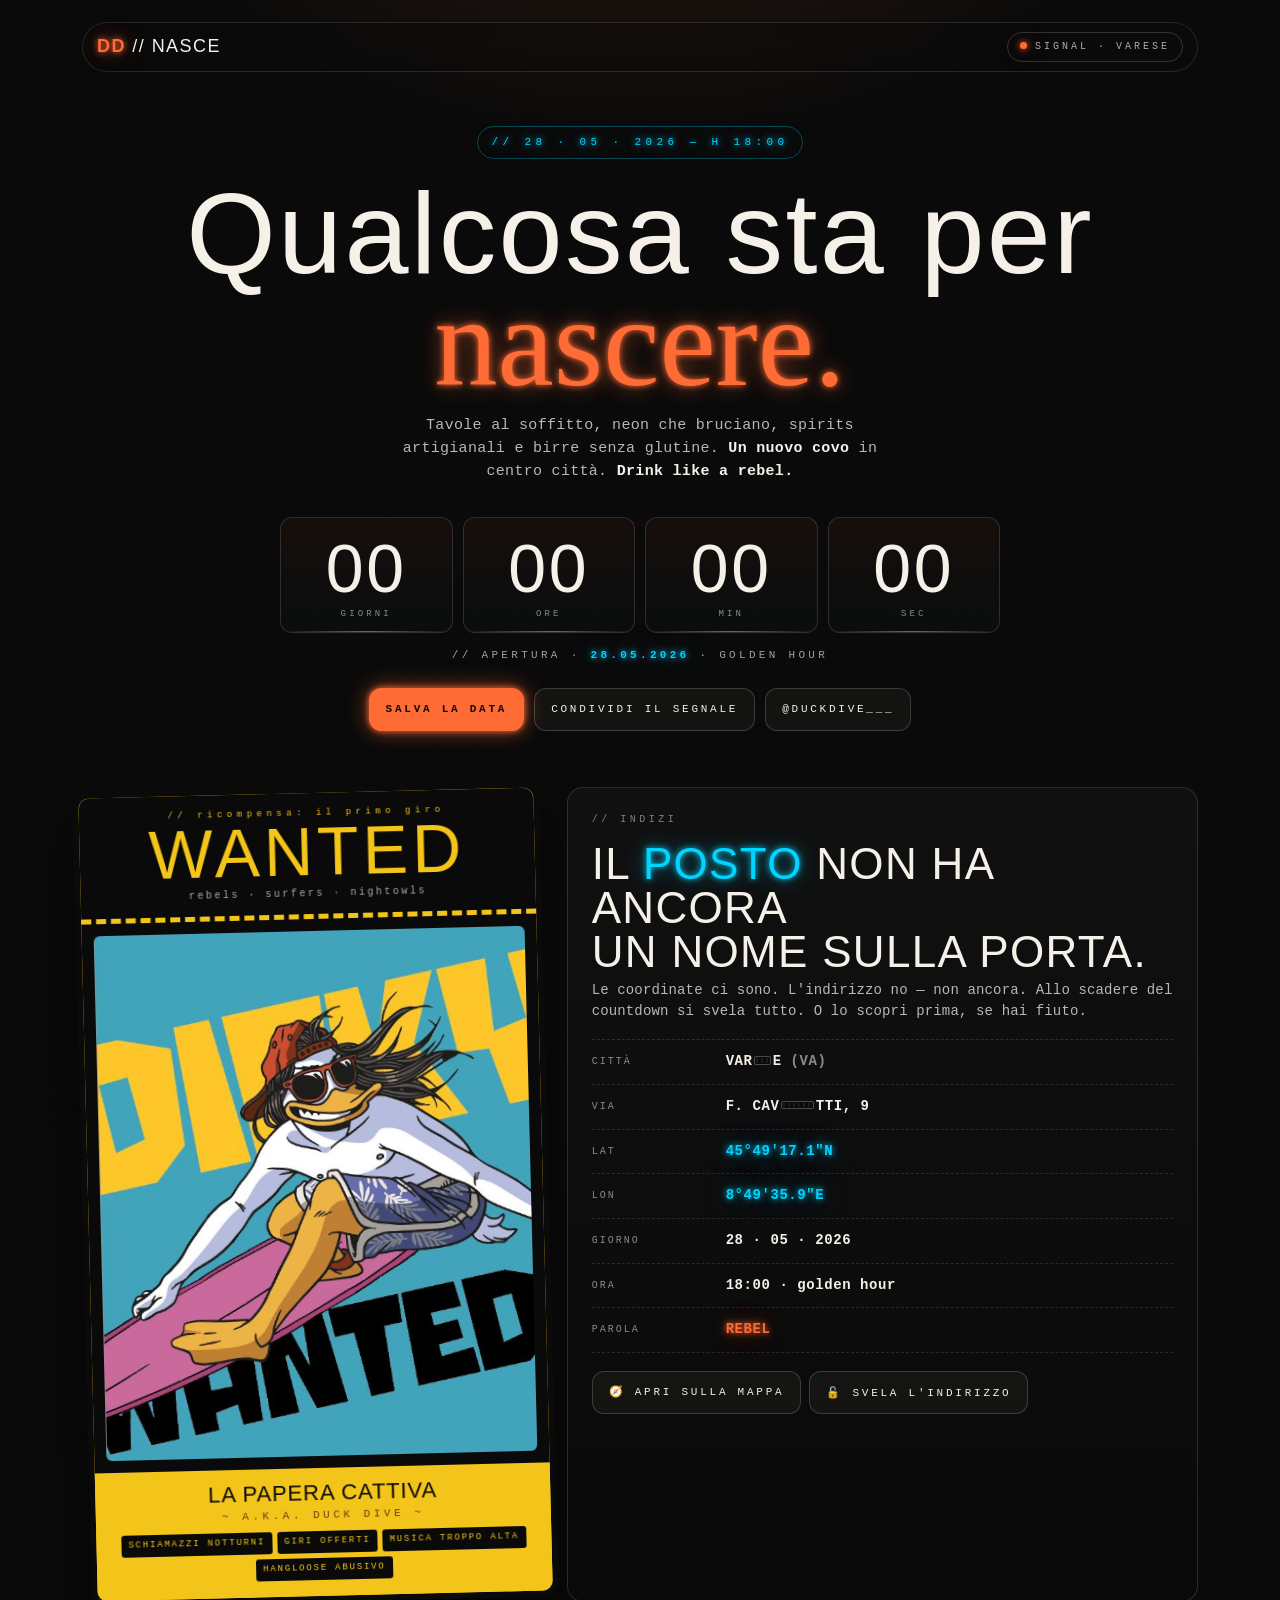
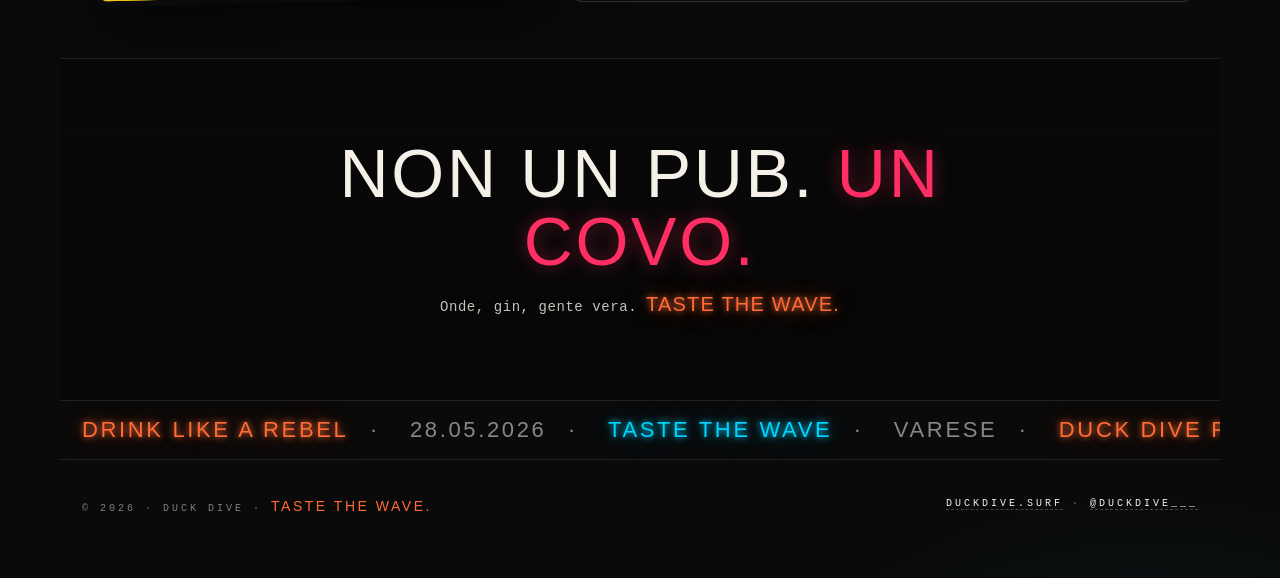
==== index.html @ 74236666 "fix: countdown JS — escape broken GEO string that crashed script parser" ====
<!doctype html>
<html lang="it">
<head>
<meta charset="utf-8" />
<meta name="viewport" content="width=device-width,initial-scale=1,viewport-fit=cover" />
<title>DD//NASCE — qualcosa sta per nascere a Varese</title>
<meta name="description" content="28.05 — Varese. Drink like a rebel. Taste The Wave." />
<meta property="og:title" content="DD//NASCE — 28.05 Varese" />
<meta property="og:description" content="Qualcosa sta per nascere. Drink like a rebel." />
<meta name="theme-color" content="#0A0A0A" />
<!-- v3 · papera caricata -->

<link rel="icon" href="data:image/svg+xml,%3Csvg xmlns='http://www.w3.org/2000/svg' viewBox='0 0 64 64'%3E%3Crect width='64' height='64' fill='%230A0A0A'/%3E%3Ctext x='50%25' y='62%25' text-anchor='middle' font-family='monospace' font-size='38' font-weight='900' fill='%23FF6B35'%3EDD%3C/text%3E%3C/svg%3E" />

<style>
  /* === Font ufficiali Duck Dive === */
  @font-face{
    font-family:"Ranille";
    src:url("https://cdn.prod.website-files.com/66efc2ecea125ae2bbf9838e/66efc667b53c1e60b79c2f78_Genty%20Regular.ttf") format("truetype");
    font-weight:400;font-display:swap;
  }
  @font-face{
    font-family:"Ranille";
    src:url("https://cdn.prod.website-files.com/66efc2ecea125ae2bbf9838e/66f03b9a43ba89229477c82d_Ranille.ttf") format("truetype");
    font-weight:400;font-display:swap;
  }
  @font-face{
    font-family:"BasierMono";
    src:url("https://cdn.prod.website-files.com/66efc2ecea125ae2bbf9838e/66efc702ad05806eb1f008d9_basiercirclemono-regular-webfont.woff") format("woff");
    font-weight:400;font-display:swap;
  }
  @font-face{
    font-family:"BasierMono";
    src:url("https://cdn.prod.website-files.com/66efc2ecea125ae2bbf9838e/66efc702a48335269dc22ee1_basiercirclemono-bold-webfont.woff") format("woff");
    font-weight:700;font-display:swap;
  }

  :root{
    --orange:#FF6B35;
    --cyan:#00D4FF;
    --magenta:#FF2E63;
    --bone:#F5F0E8;
    --ink:#0A0A0A;
    --glow-o: 0 0 6px #FF6B35, 0 0 22px rgba(255,107,53,.55);
    --glow-c: 0 0 6px #00D4FF, 0 0 22px rgba(0,212,255,.5);
  }
  *{box-sizing:border-box;margin:0;padding:0}
  html,body{background:var(--ink);color:var(--bone);min-height:100%;overflow-x:hidden}
  body{
    font-family:"BasierMono", ui-monospace, monospace;
    font-size:14px;line-height:1.55;letter-spacing:.01em;
    -webkit-font-smoothing:antialiased;-moz-osx-font-smoothing:grayscale;
    background:
      radial-gradient(900px 600px at 50% -10%, rgba(255,107,53,.16), transparent 60%),
      radial-gradient(700px 500px at 90% 110%, rgba(0,212,255,.10), transparent 60%),
      var(--ink);
  }

  /* film grain leggero */
  body::after{
    content:"";position:fixed;inset:-50%;pointer-events:none;z-index:1;
    background:url("data:image/svg+xml;utf8,<svg xmlns='http://www.w3.org/2000/svg' width='220' height='220'><filter id='n'><feTurbulence type='fractalNoise' baseFrequency='.9' numOctaves='2' stitchTiles='stitch'/><feColorMatrix values='0 0 0 0 1  0 0 0 0 1  0 0 0 0 1  0 0 0 .3 0'/></filter><rect width='220' height='220' filter='url(%23n)' opacity='.4'/></svg>");
    opacity:.07;
  }

  .wrap{position:relative;z-index:3;max-width:1160px;margin:0 auto;padding:22px 22px 60px}

  /* TOP */
  .top{
    display:flex;justify-content:space-between;align-items:center;
    padding:9px 14px;border:1px solid rgba(245,240,232,.12);
    border-radius:999px;backdrop-filter:blur(8px);background:rgba(10,10,10,.4);
  }
  .logo{font-family:"Ranille",sans-serif;letter-spacing:.08em;font-size:18px;color:var(--bone)}
  .logo b{color:var(--orange);text-shadow:var(--glow-o)}
  .pill{font-size:10px;text-transform:uppercase;letter-spacing:.3em;color:rgba(245,240,232,.7);
    border:1px solid rgba(245,240,232,.18);padding:6px 12px;border-radius:999px}
  .blink{display:inline-block;width:7px;height:7px;border-radius:50%;background:var(--orange);box-shadow:var(--glow-o);margin-right:8px;animation:bl 1.2s infinite}
  @keyframes bl{0%,55%{opacity:1}56%,100%{opacity:.2}}

  /* HERO */
  .hero{margin:54px 0 26px;text-align:center}
  .kicker{
    display:inline-block;font-size:11px;letter-spacing:.4em;text-transform:uppercase;
    color:var(--cyan);text-shadow:var(--glow-c);
    border:1px solid rgba(0,212,255,.3);padding:7px 13px;border-radius:999px;
  }
  h1{
    font-family:"Ranille", sans-serif;
    font-weight:400;
    font-size:clamp(48px, 9vw, 120px);
    line-height:.95;
    letter-spacing:.02em;
    margin:20px auto 6px;max-width:18ch;
    color:var(--bone);
    font-synthesis:none;
  }
  h1 .accent{
    display:block;font-family:"Genty",cursive;font-weight:400;
    font-size:1.1em;line-height:.9;color:var(--orange);
    letter-spacing:0;text-shadow:var(--glow-o);
    margin-top:-.02em;
  }
  .lead{
    margin:14px auto 0;max-width:54ch;color:rgba(245,240,232,.75);
    font-size:clamp(13px,1.2vw,15px);letter-spacing:.02em;
  }
  .lead b{color:var(--bone)}

  /* COUNTDOWN */
  .count{
    margin:34px auto 12px;display:grid;grid-template-columns:repeat(4,1fr);
    gap:10px;max-width:720px;
  }
  .cell{
    border:1px solid rgba(245,240,232,.14);
    background:linear-gradient(180deg, rgba(255,107,53,.05), rgba(0,212,255,.02));
    border-radius:12px;padding:16px 6px 10px;text-align:center;
    position:relative;overflow:hidden;
  }
  .cell::before{
    content:"";position:absolute;inset:auto 0 0 0;height:1.5px;
    background:linear-gradient(90deg,transparent,var(--orange),transparent);opacity:.7;
  }
  .num{
    font-family:"Ranille",sans-serif;font-weight:400;
    font-size:clamp(40px,6.5vw,68px);line-height:1;color:var(--bone);
    font-variant-numeric:tabular-nums;letter-spacing:.04em;
  }
  .lbl{font-size:9px;letter-spacing:.35em;text-transform:uppercase;color:rgba(245,240,232,.55);margin-top:6px}

  .when{
    margin-top:14px;color:rgba(245,240,232,.65);font-size:11px;letter-spacing:.3em;text-transform:uppercase
  }
  .when b{color:var(--cyan);text-shadow:var(--glow-c)}

  /* CTA */
  .cta{margin:24px auto 0;display:flex;gap:10px;flex-wrap:wrap;justify-content:center}
  .btn{
    display:inline-flex;align-items:center;gap:8px;
    padding:12px 16px;border-radius:12px;border:1px solid rgba(245,240,232,.18);
    background:rgba(245,240,232,.04);color:var(--bone);
    font-family:"BasierMono",monospace;font-size:11px;letter-spacing:.25em;text-transform:uppercase;
    cursor:pointer;text-decoration:none;transition:.2s ease;
  }
  .btn:hover{background:rgba(245,240,232,.08);border-color:var(--orange);box-shadow:var(--glow-o)}
  .btn.primary{
    background:var(--orange);border-color:var(--orange);color:var(--ink);font-weight:700;
    box-shadow:var(--glow-o);
  }
  .btn.primary:hover{filter:brightness(1.08)}

  /* GRID */
  .grid{display:grid;grid-template-columns:.85fr 1.15fr;gap:18px;margin:56px 0}
  @media (max-width:820px){.grid{grid-template-columns:1fr}}

  /* WANTED */
  .wanted{
    border-radius:16px;overflow:hidden;
    transform:rotate(-1.4deg);
    box-shadow:0 30px 60px rgba(0,0,0,.5);
    background:#f3c419;
    border:6px solid #0A0A0A;
    display:flex;flex-direction:column;
  }
  .wanted .head{
    background:#0A0A0A;color:var(--bone);
    text-align:center;padding:14px 14px 12px;
    border-bottom:5px dashed #f3c419;
  }
  .wanted .head .small{font-size:9px;letter-spacing:.5em;color:#f3c419}
  .wanted .head .big{
    font-family:"Ranille",sans-serif;font-weight:400;
    font-size:clamp(40px,6vw,68px);
    line-height:.9;letter-spacing:.06em;color:#f3c419;
  }
  .wanted .head .sub{font-family:"BasierMono",monospace;font-size:10px;color:rgba(245,240,232,.7);margin-top:4px;letter-spacing:.25em}

  .wanted .imgBox{
    background:#0A0A0A;padding:12px;
    position:relative;
  }
  .wanted .imgBox img{
    width:100%;height:auto;display:block;border-radius:6px;
    background:#1a1a1a;
  }
  .wanted .imgBox .placeholder{
    aspect-ratio:5/6;display:flex;align-items:center;justify-content:center;text-align:center;
    color:rgba(245,240,232,.5);font-family:"BasierMono",monospace;font-size:11px;letter-spacing:.15em;
    border:1px dashed rgba(245,240,232,.2);border-radius:6px;padding:18px;
  }

  .wanted .body{
    background:#f3c419;color:#0A0A0A;padding:14px 16px 16px;text-align:center;
  }
  .wanted .body .name{
    font-family:"Ranille",sans-serif;font-size:22px;letter-spacing:.04em;text-transform:uppercase;line-height:1;
  }
  .wanted .body .akah{font-family:"BasierMono",monospace;font-size:11px;letter-spacing:.32em;text-transform:uppercase;color:#7a3a14;line-height:1;margin-top:6px}
  .wanted .body .charges{
    list-style:none;display:flex;flex-wrap:wrap;gap:5px;justify-content:center;margin-top:10px
  }
  .wanted .body .charges li{
    font-family:"BasierMono",monospace;font-size:9px;letter-spacing:.2em;text-transform:uppercase;
    background:#0A0A0A;color:#f3c419;padding:4px 7px;border-radius:3px;
  }

  /* INDIZI */
  .clues{
    border:1px solid rgba(245,240,232,.14);border-radius:16px;
    background:linear-gradient(180deg, rgba(18,18,18,.85), rgba(10,10,10,.85));
    padding:24px;position:relative;
  }
  .clues h2{
    font-family:"Ranille",sans-serif;font-weight:400;
    font-size:clamp(28px,3.6vw,44px);
    text-transform:uppercase;letter-spacing:.03em;line-height:1;margin-bottom:6px;
  }
  .clues h2 em{font-style:normal;color:var(--cyan);text-shadow:var(--glow-c)}
  .clues .meta{font-size:10px;letter-spacing:.35em;text-transform:uppercase;color:rgba(245,240,232,.5);margin-bottom:14px}
  .clues .intro{color:rgba(245,240,232,.75);font-size:14px;margin-bottom:16px}

  .rows{border-top:1px dashed rgba(245,240,232,.14)}
  .row{
    display:grid;grid-template-columns:120px 1fr;gap:14px;align-items:center;
    padding:11px 0;border-bottom:1px dashed rgba(245,240,232,.12);
    font-size:14px;
  }
  .k{color:rgba(245,240,232,.55);letter-spacing:.2em;text-transform:uppercase;font-size:10px}
  .v{color:var(--bone);font-weight:700;letter-spacing:.04em}
  .v .censor{
    display:inline-block;
    width:calc(var(--w,2) * .58em);
    height:.62em;
    background:#0A0A0A;
    border:1px solid rgba(245,240,232,.28);
    border-radius:2px;
    vertical-align:.04em;
    margin:0 .14em;
    position:relative;
    user-select:none;
  }
  .v .censor::after{
    content:"";position:absolute;inset:1px;
    background:repeating-linear-gradient(90deg, rgba(245,240,232,.08) 0 2px, transparent 2px 5px);
    border-radius:1px;
  }
  .v.accent-c{color:var(--cyan);text-shadow:var(--glow-c)}
  .v.accent-o{color:var(--orange);text-shadow:var(--glow-o)}

  .actions{margin-top:18px;display:flex;gap:8px;flex-wrap:wrap}

  /* MANIFESTO con immagine */
  .manifesto{
    margin:48px -22px 0;position:relative;overflow:hidden;
    border-top:1px solid rgba(245,240,232,.1);border-bottom:1px solid rgba(245,240,232,.1);
  }
  .manifesto .bg{
    position:absolute;inset:0;
    background:url("manifesto.jpg") center/cover no-repeat;
    filter:saturate(.9) brightness(.6);
  }
  .manifesto .bg::after{
    content:"";position:absolute;inset:0;
    background:linear-gradient(180deg, rgba(10,10,10,.4), rgba(10,10,10,.85));
  }
  .manifesto .inner{
    position:relative;z-index:2;text-align:center;padding:80px 22px;max-width:780px;margin:0 auto;
  }
  .manifesto h3{
    font-family:"Ranille",sans-serif;font-weight:400;
    font-size:clamp(34px,5.5vw,68px);
    text-transform:uppercase;letter-spacing:.04em;line-height:1;
  }
  .manifesto h3 em{
    font-style:normal;font-family:"Ranille",sans-serif;color:var(--magenta);
    text-shadow:0 0 18px rgba(255,46,99,.45);letter-spacing:.04em;
  }
  .manifesto p{margin-top:14px;color:rgba(245,240,232,.8);font-size:14px;letter-spacing:.04em}
  .manifesto .tag{font-family:"Ranille",sans-serif;font-size:20px;color:var(--orange);letter-spacing:.06em;text-transform:uppercase;text-shadow:var(--glow-o)}

  /* TICKER */
  .ticker{
    margin:0 -22px;overflow:hidden;white-space:nowrap;background:rgba(10,10,10,.6);
    border-bottom:1px solid rgba(245,240,232,.1);
  }
  .ticker .line{
    display:inline-block;padding:12px 0;animation:slide 32s linear infinite;
    font-family:"Ranille",sans-serif;font-weight:400;
    font-size:22px;letter-spacing:.12em;text-transform:uppercase;
    color:rgba(245,240,232,.55);
  }
  .ticker .line span{margin:0 22px}
  .ticker .line .o{color:var(--orange);text-shadow:var(--glow-o)}
  .ticker .line .c{color:var(--cyan);text-shadow:var(--glow-c)}
  @keyframes slide{from{transform:translateX(0)}to{transform:translateX(-50%)}}

  /* FOOTER */
  footer{
    margin-top:36px;display:flex;justify-content:space-between;gap:18px;flex-wrap:wrap;
    font-size:10px;letter-spacing:.3em;text-transform:uppercase;color:rgba(245,240,232,.5)
  }
  footer a{color:var(--bone);text-decoration:none;border-bottom:1px dashed rgba(245,240,232,.25)}
  footer a:hover{color:var(--orange);border-color:var(--orange)}
  footer .tag{font-family:"Ranille",sans-serif;font-size:14px;color:var(--orange);letter-spacing:.18em;text-transform:uppercase}

  /* MODAL */
  .modal{
    position:fixed;inset:0;display:none;align-items:center;justify-content:center;
    background:rgba(10,10,10,.85);backdrop-filter:blur(10px);z-index:9;padding:20px;
  }
  .modal.on{display:flex;animation:fadeIn .35s ease both}
  @keyframes fadeIn{from{opacity:0}to{opacity:1}}
  .box{
    max-width:480px;width:100%;border:1px solid var(--orange);border-radius:16px;
    background:#101010;padding:26px;text-align:center;
    box-shadow:0 0 40px rgba(255,107,53,.25);
    position:relative;
  }
  .box .x{position:absolute;top:10px;right:14px;color:rgba(245,240,232,.6);cursor:pointer;font-size:18px}
  .box h4{
    font-family:"Ranille",sans-serif;font-weight:400;font-size:36px;color:var(--orange);
    line-height:1;letter-spacing:.03em;text-shadow:var(--glow-o);
  }
  .box .addr{margin:14px 0 6px;font-size:16px;color:var(--bone)}
  .box .addr b{font-family:"Ranille",sans-serif;font-size:22px;letter-spacing:.03em}
  .box .w{font-size:11px;letter-spacing:.3em;text-transform:uppercase;color:var(--cyan)}
  .box .n{margin-top:12px;font-size:12px;color:rgba(245,240,232,.65)}
  .box .tag{font-family:"Ranille",sans-serif;font-size:14px;color:var(--orange);letter-spacing:.18em;text-transform:uppercase}

  /* === MOBILE === */
  @media (max-width:640px){
    .wrap{padding:14px 14px 50px}
    .top{padding:8px 12px;border-radius:14px;flex-wrap:wrap;gap:8px;justify-content:center}
    .top .pill{font-size:9px;letter-spacing:.18em;padding:5px 10px}
    .logo{font-size:16px}

    .hero{margin:28px 0 14px}
    .kicker{font-size:9px;letter-spacing:.28em;padding:6px 11px}
    h1{
      font-size:clamp(42px, 14vw, 78px);
      max-width:100%;
      margin:18px auto 6px;
      letter-spacing:.01em;
    }
    h1 .accent{font-size:1.15em;line-height:.85}
    .lead{font-size:13px;letter-spacing:0;line-height:1.5;padding:0 4px}

    .count{grid-template-columns:repeat(4,1fr);gap:6px;max-width:100%}
    .cell{padding:11px 4px 8px;border-radius:9px}
    .num{font-size:clamp(28px,9vw,42px)}
    .lbl{font-size:8px;letter-spacing:.22em}
    .when{font-size:10px;letter-spacing:.22em;margin-top:10px}

    .cta{gap:7px;margin-top:18px}
    .btn{padding:11px 13px;font-size:10px;letter-spacing:.18em;border-radius:9px}

    .grid{margin:32px 0;gap:14px}
    .wanted{transform:rotate(0);border-width:4px}
    .wanted .head{padding:12px 12px 10px}
    .wanted .head .big{font-size:46px;letter-spacing:.04em}
    .wanted .head .small{font-size:8px;letter-spacing:.35em}
    .wanted .head .sub{font-size:9px;letter-spacing:.2em}
    .wanted .imgBox{padding:10px}
    .wanted .body{padding:12px 12px 14px}
    .wanted .body .name{font-size:19px}
    .wanted .body .akah{font-size:10px;letter-spacing:.25em}
    .wanted .body .charges li{font-size:8px;padding:3px 6px}

    .clues{padding:18px 16px}
    .clues h2{font-size:clamp(24px,7.5vw,36px);line-height:1}
    .clues .meta{font-size:9px;letter-spacing:.28em}
    .clues .intro{font-size:13px}
    .row{grid-template-columns:78px 1fr;gap:10px;font-size:13px;padding:10px 0}
    .k{font-size:9px;letter-spacing:.16em}
    .v{font-size:13px;letter-spacing:.02em}

    .manifesto{margin-top:36px}
    .manifesto .inner{padding:54px 18px}
    .manifesto h3{font-size:clamp(28px,9.5vw,46px);line-height:.95}
    .manifesto p{font-size:13px}
    .manifesto .tag{font-size:16px;letter-spacing:.08em}

    .ticker .line{font-size:17px;letter-spacing:.08em}
    .ticker .line span{margin:0 16px}

    footer{
      margin-top:30px;flex-direction:column;align-items:flex-start;gap:8px;
      font-size:9px;letter-spacing:.22em;
    }
    footer .tag{font-size:13px;letter-spacing:.14em}

    .box{padding:22px 18px}
    .box h4{font-size:30px}
    .box .addr{font-size:14px}
    .box .addr b{font-size:18px}
  }
</style>
</head>
<body>

<div class="wrap">

  <!-- TOP -->
  <header class="top">
    <div class="logo"><b>DD</b> // NASCE</div>
    <div class="pill"><span class="blink"></span>Signal · Varese</div>
  </header>

  <!-- HERO -->
  <section class="hero">
    <span class="kicker">// 28 · 05 · 2026 — h 18:00</span>
    <h1>
      Qualcosa sta per
      <span class="accent">nascere.</span>
    </h1>
    <p class="lead">
      Tavole al soffitto, neon che bruciano, spirits artigianali e birre senza glutine.
      <b>Un nuovo covo</b> in centro città. <b>Drink like a rebel.</b>
    </p>

    <div class="count" id="cd" aria-live="polite">
      <div class="cell"><div class="num" id="d">--</div><div class="lbl">giorni</div></div>
      <div class="cell"><div class="num" id="h">--</div><div class="lbl">ore</div></div>
      <div class="cell"><div class="num" id="m">--</div><div class="lbl">min</div></div>
      <div class="cell"><div class="num" id="s">--</div><div class="lbl">sec</div></div>
    </div>
    <div class="when">// apertura · <b>28.05.2026</b> · golden hour</div>

    <div class="cta">
      <a class="btn primary" id="ics" href="#" download="duck-dive-pub-opening.ics">Salva la data</a>
      <a class="btn" id="share" href="#">Condividi il segnale</a>
      <a class="btn" href="https://instagram.com/duckdive___" target="_blank" rel="noopener">@duckdive___</a>
    </div>
  </section>

  <!-- GRID: WANTED + CLUES -->
  <section class="grid">
    <article class="wanted">
      <div class="head">
        <div class="small">// ricompensa: il primo giro</div>
        <div class="big">WANTED</div>
        <div class="sub">rebels · surfers · nightowls</div>
      </div>
      <div class="imgBox">
        <!-- Drop una papera WANTED (la bikini o la dirty) come wanted.png nella stessa cartella -->
        <img src="wanted.png" alt="Duck Dive — Wanted poster"
             onerror="this.style.display='none';this.nextElementSibling.style.display='flex'"/>
        <div class="placeholder" style="display:none">
          drop "wanted.png"<br/>nella cartella<br/>per vedere la papera
        </div>
      </div>
      <div class="body">
        <div class="name">La Papera Cattiva</div>
        <div class="akah">~ a.k.a. duck dive ~</div>
        <ul class="charges">
          <li>schiamazzi notturni</li>
          <li>giri offerti</li>
          <li>musica troppo alta</li>
          <li>hangloose abusivo</li>
        </ul>
      </div>
    </article>

    <article class="clues">
      <div class="meta">// indizi</div>
      <h2>Il <em>posto</em> non ha ancora<br/>un nome sulla porta.</h2>
      <p class="intro">
        Le coordinate ci sono. L'indirizzo no — non ancora.
        Allo scadere del countdown si svela tutto. O lo scopri prima, se hai fiuto.
      </p>

      <div class="rows">
        <div class="row"><span class="k">città</span><span class="v">VAR<span class="censor" style="--w:2"></span>E <span style="opacity:.55">(VA)</span></span></div>
        <div class="row"><span class="k">via</span><span class="v">F. CAV<span class="censor" style="--w:4"></span>TTI, 9</span></div>
        <div class="row"><span class="k">lat</span><span class="v accent-c">45°49'17.1"N</span></div>
        <div class="row"><span class="k">lon</span><span class="v accent-c">8°49'35.9"E</span></div>
        <div class="row"><span class="k">giorno</span><span class="v">28 · 05 · 2026</span></div>
        <div class="row"><span class="k">ora</span><span class="v">18:00 · golden hour</span></div>
        <div class="row"><span class="k">parola</span><span class="v accent-o">REBEL</span></div>
      </div>

      <div class="actions">
        <a class="btn" href="https://www.google.com/maps/search/?api=1&query=45.82141,8.82664" target="_blank" rel="noopener">🧭 Apri sulla mappa</a>
        <button class="btn" id="reveal">🔓 Svela l'indirizzo</button>
      </div>
    </article>
  </section>

  <!-- MANIFESTO -->
  <section class="manifesto">
    <div class="bg" aria-hidden="true"></div>
    <div class="inner">
      <h3>Non un pub. <em>Un covo.</em></h3>
      <p>Onde, gin, gente vera. <span class="tag">Taste The Wave.</span></p>
    </div>
  </section>

  <!-- TICKER -->
  <div class="ticker" aria-hidden="true">
    <div class="line">
      <span class="o">Drink like a rebel</span>·
      <span>28.05.2026</span>·
      <span class="c">Taste The Wave</span>·
      <span>Varese</span>·
      <span class="o">Duck Dive Pub</span>·
      <span>h 18:00</span>·
      <span class="c">Rebels welcome</span>·
      <span>No dress code</span>·
      <span class="o">Drink like a rebel</span>·
      <span>28.05.2026</span>·
      <span class="c">Taste The Wave</span>·
      <span>Varese</span>·
      <span class="o">Duck Dive Pub</span>·
      <span>h 18:00</span>·
      <span class="c">Rebels welcome</span>·
      <span>No dress code</span>·
    </div>
  </div>

  <footer>
    <div>© 2026 · Duck Dive · <span class="tag">Taste The Wave.</span></div>
    <div>
      <a href="https://www.duckdive.surf" target="_blank" rel="noopener">duckdive.surf</a> ·
      <a href="https://instagram.com/duckdive___" target="_blank" rel="noopener">@duckdive___</a>
    </div>
  </footer>
</div>

<!-- MODAL -->
<div class="modal" id="m" role="dialog" aria-modal="true">
  <div class="box">
    <div class="x" id="xBtn">✕</div>
    <div class="kicker" style="color:var(--cyan);text-shadow:var(--glow-c)">// indirizzo svelato</div>
    <h4>È ufficiale.</h4>
    <p class="addr"><b>Via Felice Cavallotti, 9</b><br/>21100 Varese (VA)</p>
    <p class="w">28 maggio 2026 · h 18:00</p>
    <p class="n">Drink like a rebel. <span class="tag">Taste The Wave.</span></p>
    <div class="cta" style="margin-top:16px">
      <a class="btn primary" href="https://www.google.com/maps/search/?api=1&query=Via+Felice+Cavallotti+9+Varese" target="_blank" rel="noopener">Apri Maps</a>
      <button class="btn" id="copy">Copia indirizzo</button>
    </div>
  </div>
</div>

<script>
  const target = new Date('2026-05-28T18:00:00+02:00').getTime();
  const $ = id => document.getElementById(id);
  const pad = n => String(Math.max(0, Math.floor(n))).padStart(2,'0');
  function tick(){
    const diff = target - Date.now();
    if(diff <= 0){ $('d').textContent=$('h').textContent=$('m').textContent=$('s').textContent="00"; show(); return; }
    $('d').textContent = pad(diff/86400000);
    $('h').textContent = pad((diff%86400000)/3600000);
    $('m').textContent = pad((diff%3600000)/60000);
    $('s').textContent = pad((diff%60000)/1000);
  }
  tick(); setInterval(tick, 1000);

  const modal = $('m');
  const show = () => modal.classList.add('on');
  const hide = () => modal.classList.remove('on');
  $('reveal').onclick = show;
  $('xBtn').onclick = hide;
  modal.addEventListener('click', e => { if(e.target === modal) hide(); });

  // Easter egg: REBEL
  let buf = "";
  addEventListener('keydown', e => {
    buf = (buf + (e.key||"").toLowerCase()).slice(-5);
    if(buf === "rebel") show();
  });

  $('share').onclick = async e => {
    e.preventDefault();
    const data = { title:'DD//NASCE', text:'Qualcosa sta per nascere a Varese. 28.05 · h 18:00.', url:location.href };
    if(navigator.share){ try{ await navigator.share(data) }catch(_){} }
    else { try{ await navigator.clipboard.writeText(location.href); alert('Link copiato.') }catch(_){} }
  };

  $('copy').onclick = async () => {
    try{ await navigator.clipboard.writeText('Via Felice Cavallotti 9, 21100 Varese (VA)');
      $('copy').textContent = '✓ Copiato'; }catch(_){}
  };

  const p2 = n => String(n).padStart(2,'0');
  function ics(){
    const s = new Date('2026-05-28T18:00:00+02:00'), e = new Date('2026-05-29T02:00:00+02:00');
    const fmt = d => d.getUTCFullYear()+p2(d.getUTCMonth()+1)+p2(d.getUTCDate())+'T'+p2(d.getUTCHours())+p2(d.getUTCMinutes())+'00Z';
    return [
      'BEGIN:VCALENDAR','VERSION:2.0','PRODID:-//DuckDive//Pub Opening//IT','METHOD:PUBLISH',
      'BEGIN:VEVENT',
      'UID:duckdive-opening-'+Math.random().toString(36).slice(2,8)+'@duckdive.surf',
      'DTSTAMP:'+fmt(new Date()), 'DTSTART:'+fmt(s), 'DTEND:'+fmt(e),
      'SUMMARY:Duck Dive Pub — Opening Night',
      'LOCATION:Via Felice Cavallotti 9\\, 21100 Varese (VA)',
      'DESCRIPTION:Drink like a rebel. Taste The Wave.',
      'GEO:45.8167;8.8333',
      'END:VEVENT','END:VCALENDAR'
    ].join('\r\n');
  }
  $('ics').onclick = e => {
    e.preventDefault();
    const a = document.createElement('a');
    a.href = URL.createObjectURL(new Blob([ics()], {type:'text/calendar;charset=utf-8'}));
    a.download = 'duck-dive-pub-opening.ics';
    document.body.appendChild(a); a.click(); a.remove();
  };
</script>
</body>
</html>
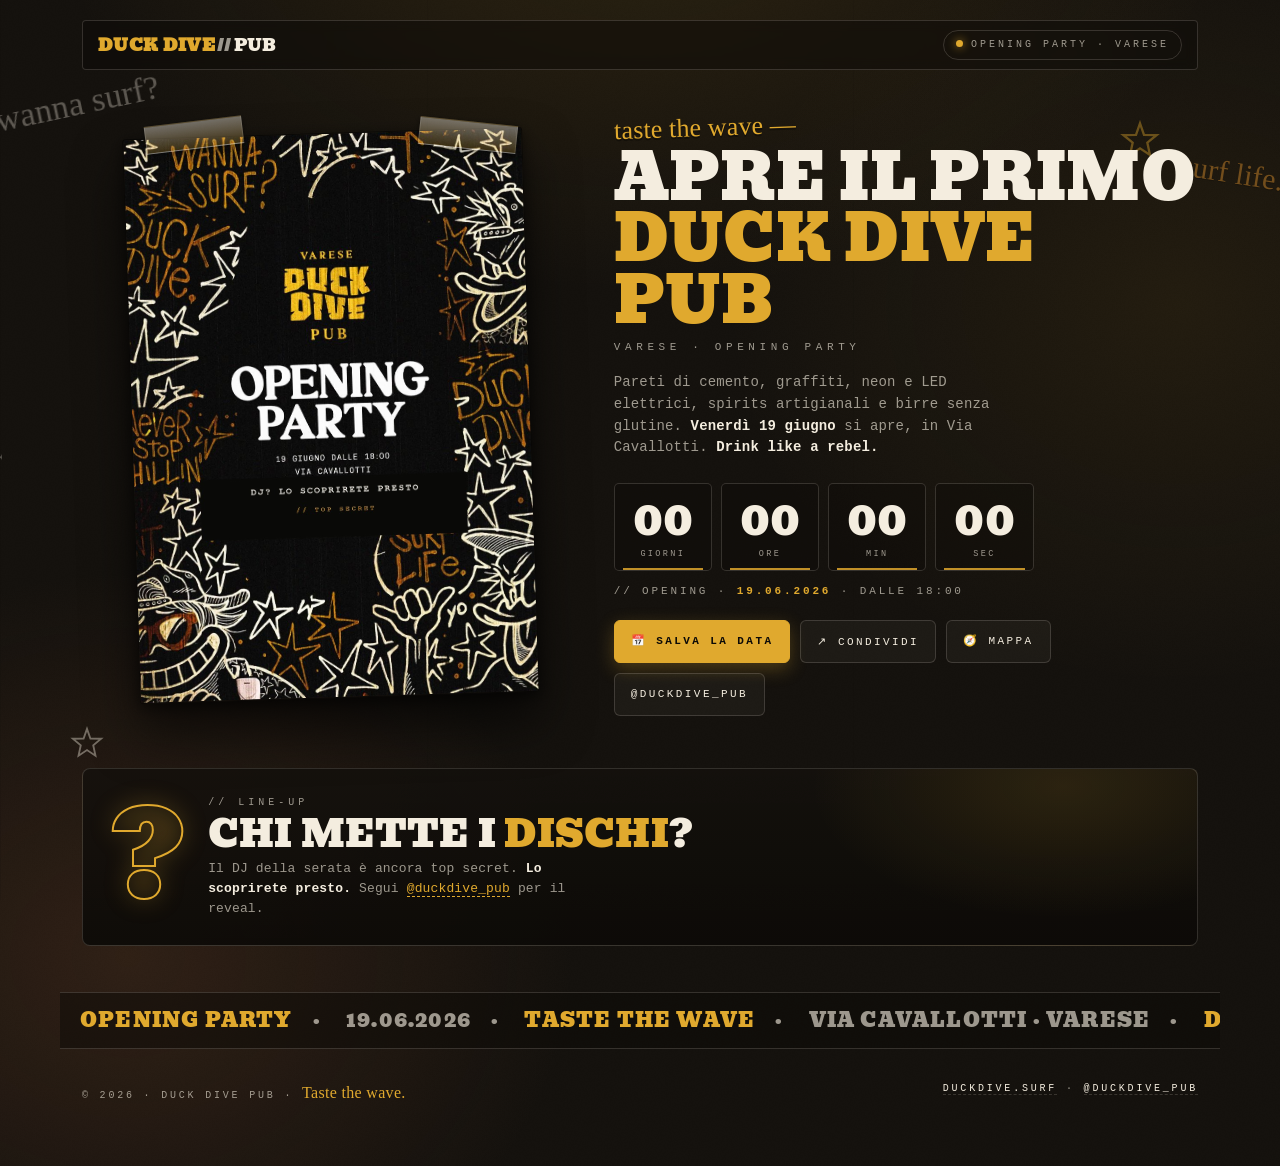
==== commit 1898c06b: "Opening Party redesign — 19 giugno, poster pinned, GCal save, image share - Concept flipped to grand" ====
--- a/index.html
+++ b/index.html
@@ -3,27 +3,25 @@
 <head>
 <meta charset="utf-8" />
 <meta name="viewport" content="width=device-width,initial-scale=1,viewport-fit=cover" />
-<title>DD//NASCE — qualcosa sta per nascere a Varese</title>
-<meta name="description" content="28.05 — Varese. Drink like a rebel. Taste The Wave." />
-<meta property="og:title" content="DD//NASCE — 28.05 Varese" />
-<meta property="og:description" content="Qualcosa sta per nascere. Drink like a rebel." />
-<meta name="theme-color" content="#0A0A0A" />
-<!-- v3 · papera caricata -->
-
-<link rel="icon" href="data:image/svg+xml,%3Csvg xmlns='http://www.w3.org/2000/svg' viewBox='0 0 64 64'%3E%3Crect width='64' height='64' fill='%230A0A0A'/%3E%3Ctext x='50%25' y='62%25' text-anchor='middle' font-family='monospace' font-size='38' font-weight='900' fill='%23FF6B35'%3EDD%3C/text%3E%3C/svg%3E" />
+<title>DUCK DIVE PUB — Opening Party · 19 Giugno · Varese</title>
+<meta name="description" content="Apre il primo Duck Dive Pub a Varese. Opening Party venerdì 19 giugno dalle 18:00, Via Cavallotti. DJ? Lo scoprirete presto. Drink like a rebel." />
+<meta property="og:title" content="DUCK DIVE PUB — Opening Party · 19.06 Varese" />
+<meta property="og:description" content="Apre il primo Duck Dive Pub a Varese. 19 giugno dalle 18:00. DJ? Lo scoprirete presto. Taste The Wave." />
+<meta property="og:type" content="website" />
+<meta property="og:image" content="poster.jpg" />
+<meta name="twitter:card" content="summary_large_image" />
+<meta name="twitter:image" content="poster.jpg" />
+<meta name="theme-color" content="#14110d" />
+<!-- v5 · opening party / concrete + graffiti -->
+
+<link rel="icon" href="data:image/svg+xml,%3Csvg xmlns='http://www.w3.org/2000/svg' viewBox='0 0 64 64'%3E%3Crect width='64' height='64' fill='%2314110d'/%3E%3Ctext x='50%25' y='62%25' text-anchor='middle' font-family='Georgia,serif' font-size='34' font-weight='900' fill='%23E0A92E'%3EDD%3C/text%3E%3C/svg%3E" />
+
+<link rel="preconnect" href="https://fonts.googleapis.com">
+<link rel="preconnect" href="https://fonts.gstatic.com" crossorigin>
+<link href="https://fonts.googleapis.com/css2?family=Bevan:ital@0;1&family=Permanent+Marker&display=swap" rel="stylesheet">
 
 <style>
-  /* === Font ufficiali Duck Dive === */
-  @font-face{
-    font-family:"Ranille";
-    src:url("https://cdn.prod.website-files.com/66efc2ecea125ae2bbf9838e/66efc667b53c1e60b79c2f78_Genty%20Regular.ttf") format("truetype");
-    font-weight:400;font-display:swap;
-  }
-  @font-face{
-    font-family:"Ranille";
-    src:url("https://cdn.prod.website-files.com/66efc2ecea125ae2bbf9838e/66f03b9a43ba89229477c82d_Ranille.ttf") format("truetype");
-    font-weight:400;font-display:swap;
-  }
+  /* === Font mono ufficiale Duck Dive === */
   @font-face{
     font-family:"BasierMono";
     src:url("https://cdn.prod.website-files.com/66efc2ecea125ae2bbf9838e/66efc702ad05806eb1f008d9_basiercirclemono-regular-webfont.woff") format("woff");
@@ -36,520 +34,300 @@
   }
 
   :root{
-    --orange:#FF6B35;
-    --cyan:#00D4FF;
-    --magenta:#FF2E63;
-    --bone:#F5F0E8;
-    --ink:#0A0A0A;
-    --glow-o: 0 0 6px #FF6B35, 0 0 22px rgba(255,107,53,.55);
-    --glow-c: 0 0 6px #00D4FF, 0 0 22px rgba(0,212,255,.5);
+    --ink:#14110d;        /* cemento scuro caldo */
+    --ink2:#0c0a07;
+    --gold:#E0A92E;       /* oro logo */
+    --gold-d:#C8842A;
+    --cream:#F4EDDF;      /* graffiti panna */
+    --white:#ffffff;
+    --rust:#9c5a36;       /* ruggine parete */
+    --muted:rgba(244,237,223,.62);
+    --line:rgba(244,237,223,.16);
   }
   *{box-sizing:border-box;margin:0;padding:0}
-  html,body{background:var(--ink);color:var(--bone);min-height:100%;overflow-x:hidden}
+  html,body{background:var(--ink);color:var(--cream);min-height:100%;overflow-x:hidden}
   body{
     font-family:"BasierMono", ui-monospace, monospace;
     font-size:14px;line-height:1.55;letter-spacing:.01em;
     -webkit-font-smoothing:antialiased;-moz-osx-font-smoothing:grayscale;
     background:
-      radial-gradient(900px 600px at 50% -10%, rgba(255,107,53,.16), transparent 60%),
-      radial-gradient(700px 500px at 90% 110%, rgba(0,212,255,.10), transparent 60%),
+      radial-gradient(1000px 720px at 50% -12%, rgba(224,169,46,.12), transparent 60%),
+      radial-gradient(720px 620px at 10% 82%, rgba(156,90,54,.20), transparent 62%),
+      radial-gradient(760px 640px at 92% 26%, rgba(224,169,46,.07), transparent 60%),
       var(--ink);
   }
-
-  /* film grain leggero */
+  /* texture cemento: seams verticali + grana */
+  body::before{
+    content:"";position:fixed;inset:0;pointer-events:none;z-index:1;
+    background:repeating-linear-gradient(90deg, rgba(0,0,0,.16) 0 1px, transparent 1px 33.33%);
+    mix-blend-mode:multiply;opacity:.5;
+  }
   body::after{
     content:"";position:fixed;inset:-50%;pointer-events:none;z-index:1;
-    background:url("data:image/svg+xml;utf8,<svg xmlns='http://www.w3.org/2000/svg' width='220' height='220'><filter id='n'><feTurbulence type='fractalNoise' baseFrequency='.9' numOctaves='2' stitchTiles='stitch'/><feColorMatrix values='0 0 0 0 1  0 0 0 0 1  0 0 0 0 1  0 0 0 .3 0'/></filter><rect width='220' height='220' filter='url(%23n)' opacity='.4'/></svg>");
-    opacity:.07;
-  }
-
-  .wrap{position:relative;z-index:3;max-width:1160px;margin:0 auto;padding:22px 22px 60px}
+    background:url("data:image/svg+xml;utf8,<svg xmlns='http://www.w3.org/2000/svg' width='240' height='240'><filter id='n'><feTurbulence type='fractalNoise' baseFrequency='.7' numOctaves='3' stitchTiles='stitch'/><feColorMatrix values='0 0 0 0 1  0 0 0 0 1  0 0 0 0 1  0 0 0 .4 0'/></filter><rect width='240' height='240' filter='url(%23n)' opacity='.5'/></svg>");
+    opacity:.06;
+  }
+
+  .wrap{position:relative;z-index:3;max-width:1160px;margin:0 auto;padding:20px 22px 60px}
 
   /* TOP */
   .top{
     display:flex;justify-content:space-between;align-items:center;
-    padding:9px 14px;border:1px solid rgba(245,240,232,.12);
-    border-radius:999px;backdrop-filter:blur(8px);background:rgba(10,10,10,.4);
-  }
-  .logo{font-family:"Ranille",sans-serif;letter-spacing:.08em;font-size:18px;color:var(--bone)}
-  .logo b{color:var(--orange);text-shadow:var(--glow-o)}
-  .pill{font-size:10px;text-transform:uppercase;letter-spacing:.3em;color:rgba(245,240,232,.7);
-    border:1px solid rgba(245,240,232,.18);padding:6px 12px;border-radius:999px}
-  .blink{display:inline-block;width:7px;height:7px;border-radius:50%;background:var(--orange);box-shadow:var(--glow-o);margin-right:8px;animation:bl 1.2s infinite}
+    padding:9px 15px;border:1px solid var(--line);
+    border-radius:4px;backdrop-filter:blur(6px);background:rgba(12,10,7,.45);
+  }
+  .logo{font-family:"Bevan",serif;letter-spacing:.02em;font-size:17px;color:var(--cream);text-transform:uppercase}
+  .logo b{color:var(--gold)}
+  .logo .sl{color:var(--muted);font-weight:400;margin:0 2px}
+  .pill{font-size:10px;text-transform:uppercase;letter-spacing:.3em;color:var(--muted);
+    border:1px solid var(--line);padding:6px 12px;border-radius:999px;white-space:nowrap}
+  .blink{display:inline-block;width:7px;height:7px;border-radius:50%;background:var(--gold);box-shadow:0 0 10px rgba(224,169,46,.8);margin-right:8px;animation:bl 1.3s infinite}
   @keyframes bl{0%,55%{opacity:1}56%,100%{opacity:.2}}
 
-  /* HERO */
-  .hero{margin:54px 0 26px;text-align:center}
-  .kicker{
-    display:inline-block;font-size:11px;letter-spacing:.4em;text-transform:uppercase;
-    color:var(--cyan);text-shadow:var(--glow-c);
-    border:1px solid rgba(0,212,255,.3);padding:7px 13px;border-radius:999px;
+  /* graffiti marker accents */
+  .scrawl{
+    position:absolute;font-family:"Permanent Marker",cursive;
+    color:var(--gold-d);opacity:.5;pointer-events:none;z-index:2;white-space:nowrap;
+    text-shadow:0 1px 0 rgba(0,0,0,.4);
+  }
+  .scrawl.s1{top:78px;left:-6px;transform:rotate(-12deg);font-size:34px;color:var(--cream);opacity:.32}
+  .scrawl.s2{top:150px;right:-4px;transform:rotate(9deg);font-size:30px}
+  .scrawl.s3{bottom:38%;left:-10px;transform:rotate(-90deg);transform-origin:left;font-size:22px;color:var(--cream);opacity:.28}
+  .star{position:absolute;z-index:2;opacity:.4;pointer-events:none}
+  @media (max-width:860px){.scrawl,.star{display:none}}
+
+  /* HERO grid: poster + panel */
+  .hero{display:grid;grid-template-columns:.92fr 1.08fr;gap:34px;align-items:center;margin:46px 0 20px}
+  @media (max-width:860px){.hero{grid-template-columns:1fr;gap:26px;margin:26px 0 10px}}
+
+  /* POSTER appeso al muro */
+  .flyer{position:relative;justify-self:center;max-width:400px;width:100%}
+  .flyer img{
+    width:100%;height:auto;display:block;border-radius:3px;
+    box-shadow:0 28px 50px rgba(0,0,0,.6), 0 4px 14px rgba(0,0,0,.5);
+    transform:rotate(-1.8deg);
+    border:1px solid rgba(0,0,0,.6);
+  }
+  .flyer::before,.flyer::after{
+    content:"";position:absolute;z-index:2;width:96px;height:26px;
+    background:linear-gradient(180deg, rgba(244,237,223,.42), rgba(224,169,46,.22));
+    border:1px solid rgba(255,255,255,.12);
+    box-shadow:0 2px 6px rgba(0,0,0,.4);
+  }
+  .flyer::before{top:-12px;left:14px;transform:rotate(-7deg)}
+  .flyer::after{top:-12px;right:14px;transform:rotate(6deg)}
+
+  /* PANEL */
+  .panel{position:relative}
+  .kick{
+    font-family:"Permanent Marker",cursive;font-size:26px;color:var(--gold);
+    transform:rotate(-2deg);display:inline-block;line-height:.9;margin-bottom:6px;
+    text-shadow:0 2px 0 rgba(0,0,0,.35);
   }
   h1{
-    font-family:"Ranille", sans-serif;
-    font-weight:400;
-    font-size:clamp(48px, 9vw, 120px);
-    line-height:.95;
-    letter-spacing:.02em;
-    margin:20px auto 6px;max-width:18ch;
-    color:var(--bone);
-    font-synthesis:none;
-  }
-  h1 .accent{
-    display:block;font-family:"Genty",cursive;font-weight:400;
-    font-size:1.1em;line-height:.9;color:var(--orange);
-    letter-spacing:0;text-shadow:var(--glow-o);
-    margin-top:-.02em;
-  }
-  .lead{
-    margin:14px auto 0;max-width:54ch;color:rgba(245,240,232,.75);
-    font-size:clamp(13px,1.2vw,15px);letter-spacing:.02em;
-  }
-  .lead b{color:var(--bone)}
-
-  /* COUNTDOWN */
-  .count{
-    margin:34px auto 12px;display:grid;grid-template-columns:repeat(4,1fr);
-    gap:10px;max-width:720px;
-  }
+    font-family:"Bevan",serif;font-weight:400;text-transform:uppercase;
+    font-size:clamp(34px,5.4vw,64px);line-height:.96;letter-spacing:.005em;
+    color:var(--cream);margin:2px 0 4px;
+  }
+  h1 .g{color:var(--gold)}
+  .sub{
+    font-size:11px;letter-spacing:.42em;text-transform:uppercase;color:var(--muted);margin:8px 0 0;
+  }
+  .lead{margin:16px 0 0;max-width:48ch;color:var(--muted);font-size:14px}
+  .lead b{color:var(--cream)}
+
+  /* COUNTDOWN — stencil boxes */
+  .count{margin:24px 0 8px;display:grid;grid-template-columns:repeat(4,1fr);gap:9px;max-width:420px}
   .cell{
-    border:1px solid rgba(245,240,232,.14);
-    background:linear-gradient(180deg, rgba(255,107,53,.05), rgba(0,212,255,.02));
-    border-radius:12px;padding:16px 6px 10px;text-align:center;
-    position:relative;overflow:hidden;
-  }
-  .cell::before{
-    content:"";position:absolute;inset:auto 0 0 0;height:1.5px;
-    background:linear-gradient(90deg,transparent,var(--orange),transparent);opacity:.7;
-  }
-  .num{
-    font-family:"Ranille",sans-serif;font-weight:400;
-    font-size:clamp(40px,6.5vw,68px);line-height:1;color:var(--bone);
-    font-variant-numeric:tabular-nums;letter-spacing:.04em;
-  }
-  .lbl{font-size:9px;letter-spacing:.35em;text-transform:uppercase;color:rgba(245,240,232,.55);margin-top:6px}
-
-  .when{
-    margin-top:14px;color:rgba(245,240,232,.65);font-size:11px;letter-spacing:.3em;text-transform:uppercase
-  }
-  .when b{color:var(--cyan);text-shadow:var(--glow-c)}
+    border:1.5px solid var(--line);border-radius:5px;padding:14px 4px 9px;text-align:center;
+    position:relative;overflow:hidden;background:rgba(12,10,7,.35);
+  }
+  .cell::before{content:"";position:absolute;inset:auto 8px 0 8px;height:2px;background:var(--gold);opacity:.85}
+  .num{font-family:"Bevan",serif;font-size:clamp(30px,5vw,44px);line-height:1;color:var(--cream);font-variant-numeric:tabular-nums}
+  .lbl{font-size:8.5px;letter-spacing:.28em;text-transform:uppercase;color:var(--muted);margin-top:6px}
+
+  .when{margin-top:12px;color:var(--muted);font-size:11px;letter-spacing:.26em;text-transform:uppercase}
+  .when b{color:var(--gold)}
 
   /* CTA */
-  .cta{margin:24px auto 0;display:flex;gap:10px;flex-wrap:wrap;justify-content:center}
+  .cta{margin:20px 0 0;display:flex;gap:10px;flex-wrap:wrap}
   .btn{
-    display:inline-flex;align-items:center;gap:8px;
-    padding:12px 16px;border-radius:12px;border:1px solid rgba(245,240,232,.18);
-    background:rgba(245,240,232,.04);color:var(--bone);
-    font-family:"BasierMono",monospace;font-size:11px;letter-spacing:.25em;text-transform:uppercase;
-    cursor:pointer;text-decoration:none;transition:.2s ease;
-  }
-  .btn:hover{background:rgba(245,240,232,.08);border-color:var(--orange);box-shadow:var(--glow-o)}
-  .btn.primary{
-    background:var(--orange);border-color:var(--orange);color:var(--ink);font-weight:700;
-    box-shadow:var(--glow-o);
-  }
-  .btn.primary:hover{filter:brightness(1.08)}
-
-  /* GRID */
-  .grid{display:grid;grid-template-columns:.85fr 1.15fr;gap:18px;margin:56px 0}
-  @media (max-width:820px){.grid{grid-template-columns:1fr}}
-
-  /* WANTED */
-  .wanted{
-    border-radius:16px;overflow:hidden;
-    transform:rotate(-1.4deg);
-    box-shadow:0 30px 60px rgba(0,0,0,.5);
-    background:#f3c419;
-    border:6px solid #0A0A0A;
-    display:flex;flex-direction:column;
-  }
-  .wanted .head{
-    background:#0A0A0A;color:var(--bone);
-    text-align:center;padding:14px 14px 12px;
-    border-bottom:5px dashed #f3c419;
-  }
-  .wanted .head .small{font-size:9px;letter-spacing:.5em;color:#f3c419}
-  .wanted .head .big{
-    font-family:"Ranille",sans-serif;font-weight:400;
-    font-size:clamp(40px,6vw,68px);
-    line-height:.9;letter-spacing:.06em;color:#f3c419;
-  }
-  .wanted .head .sub{font-family:"BasierMono",monospace;font-size:10px;color:rgba(245,240,232,.7);margin-top:4px;letter-spacing:.25em}
-
-  .wanted .imgBox{
-    background:#0A0A0A;padding:12px;
-    position:relative;
-  }
-  .wanted .imgBox img{
-    width:100%;height:auto;display:block;border-radius:6px;
-    background:#1a1a1a;
-  }
-  .wanted .imgBox .placeholder{
-    aspect-ratio:5/6;display:flex;align-items:center;justify-content:center;text-align:center;
-    color:rgba(245,240,232,.5);font-family:"BasierMono",monospace;font-size:11px;letter-spacing:.15em;
-    border:1px dashed rgba(245,240,232,.2);border-radius:6px;padding:18px;
-  }
-
-  .wanted .body{
-    background:#f3c419;color:#0A0A0A;padding:14px 16px 16px;text-align:center;
-  }
-  .wanted .body .name{
-    font-family:"Ranille",sans-serif;font-size:22px;letter-spacing:.04em;text-transform:uppercase;line-height:1;
-  }
-  .wanted .body .akah{font-family:"BasierMono",monospace;font-size:11px;letter-spacing:.32em;text-transform:uppercase;color:#7a3a14;line-height:1;margin-top:6px}
-  .wanted .body .charges{
-    list-style:none;display:flex;flex-wrap:wrap;gap:5px;justify-content:center;margin-top:10px
-  }
-  .wanted .body .charges li{
-    font-family:"BasierMono",monospace;font-size:9px;letter-spacing:.2em;text-transform:uppercase;
-    background:#0A0A0A;color:#f3c419;padding:4px 7px;border-radius:3px;
-  }
-
-  /* INDIZI */
-  .clues{
-    border:1px solid rgba(245,240,232,.14);border-radius:16px;
-    background:linear-gradient(180deg, rgba(18,18,18,.85), rgba(10,10,10,.85));
-    padding:24px;position:relative;
-  }
-  .clues h2{
-    font-family:"Ranille",sans-serif;font-weight:400;
-    font-size:clamp(28px,3.6vw,44px);
-    text-transform:uppercase;letter-spacing:.03em;line-height:1;margin-bottom:6px;
-  }
-  .clues h2 em{font-style:normal;color:var(--cyan);text-shadow:var(--glow-c)}
-  .clues .meta{font-size:10px;letter-spacing:.35em;text-transform:uppercase;color:rgba(245,240,232,.5);margin-bottom:14px}
-  .clues .intro{color:rgba(245,240,232,.75);font-size:14px;margin-bottom:16px}
-
-  .rows{border-top:1px dashed rgba(245,240,232,.14)}
-  .row{
-    display:grid;grid-template-columns:120px 1fr;gap:14px;align-items:center;
-    padding:11px 0;border-bottom:1px dashed rgba(245,240,232,.12);
-    font-size:14px;
-  }
-  .k{color:rgba(245,240,232,.55);letter-spacing:.2em;text-transform:uppercase;font-size:10px}
-  .v{color:var(--bone);font-weight:700;letter-spacing:.04em}
-  .v .censor{
-    display:inline-block;
-    width:calc(var(--w,2) * .58em);
-    height:.62em;
-    background:#0A0A0A;
-    border:1px solid rgba(245,240,232,.28);
-    border-radius:2px;
-    vertical-align:.04em;
-    margin:0 .14em;
-    position:relative;
-    user-select:none;
-  }
-  .v .censor::after{
-    content:"";position:absolute;inset:1px;
-    background:repeating-linear-gradient(90deg, rgba(245,240,232,.08) 0 2px, transparent 2px 5px);
-    border-radius:1px;
-  }
-  .v.accent-c{color:var(--cyan);text-shadow:var(--glow-c)}
-  .v.accent-o{color:var(--orange);text-shadow:var(--glow-o)}
-
-  .actions{margin-top:18px;display:flex;gap:8px;flex-wrap:wrap}
-
-  /* MANIFESTO con immagine */
-  .manifesto{
-    margin:48px -22px 0;position:relative;overflow:hidden;
-    border-top:1px solid rgba(245,240,232,.1);border-bottom:1px solid rgba(245,240,232,.1);
-  }
-  .manifesto .bg{
-    position:absolute;inset:0;
-    background:url("manifesto.jpg") center/cover no-repeat;
-    filter:saturate(.9) brightness(.6);
-  }
-  .manifesto .bg::after{
-    content:"";position:absolute;inset:0;
-    background:linear-gradient(180deg, rgba(10,10,10,.4), rgba(10,10,10,.85));
-  }
-  .manifesto .inner{
-    position:relative;z-index:2;text-align:center;padding:80px 22px;max-width:780px;margin:0 auto;
-  }
-  .manifesto h3{
-    font-family:"Ranille",sans-serif;font-weight:400;
-    font-size:clamp(34px,5.5vw,68px);
-    text-transform:uppercase;letter-spacing:.04em;line-height:1;
-  }
-  .manifesto h3 em{
-    font-style:normal;font-family:"Ranille",sans-serif;color:var(--magenta);
-    text-shadow:0 0 18px rgba(255,46,99,.45);letter-spacing:.04em;
-  }
-  .manifesto p{margin-top:14px;color:rgba(245,240,232,.8);font-size:14px;letter-spacing:.04em}
-  .manifesto .tag{font-family:"Ranille",sans-serif;font-size:20px;color:var(--orange);letter-spacing:.06em;text-transform:uppercase;text-shadow:var(--glow-o)}
+    display:inline-flex;align-items:center;gap:8px;cursor:pointer;text-decoration:none;
+    padding:12px 16px;border-radius:6px;border:1px solid var(--line);
+    background:rgba(244,237,223,.04);color:var(--cream);
+    font-family:"BasierMono",monospace;font-size:11px;letter-spacing:.22em;text-transform:uppercase;transition:.18s ease;
+  }
+  .btn:hover{background:rgba(244,237,223,.09);border-color:var(--gold)}
+  .btn.primary{background:var(--gold);border-color:var(--gold);color:var(--ink2);font-weight:700;box-shadow:0 6px 18px rgba(224,169,46,.28)}
+  .btn.primary:hover{filter:brightness(1.07)}
+
+  /* DJ BAND */
+  .dj{
+    margin:52px 0 0;border:1px solid var(--line);border-radius:8px;overflow:hidden;
+    background:
+      radial-gradient(420px 220px at 88% 10%, rgba(224,169,46,.12), transparent 60%),
+      linear-gradient(180deg, rgba(20,17,13,.85), rgba(12,10,7,.9));
+    display:grid;grid-template-columns:auto 1fr;gap:24px;align-items:center;padding:26px 28px;
+  }
+  @media (max-width:640px){.dj{grid-template-columns:1fr;text-align:center;gap:14px;padding:22px 18px}}
+  .dj .q{
+    font-family:"Bevan",serif;font-size:clamp(64px,12vw,118px);line-height:.8;color:transparent;
+    -webkit-text-stroke:2px var(--gold);text-stroke:2px var(--gold);
+    text-shadow:0 0 26px rgba(224,169,46,.25);
+  }
+  .dj .meta{font-size:10px;letter-spacing:.4em;text-transform:uppercase;color:var(--muted)}
+  .dj h2{font-family:"Bevan",serif;font-weight:400;text-transform:uppercase;font-size:clamp(24px,3.4vw,38px);line-height:1;margin:4px 0 6px;color:var(--cream)}
+  .dj h2 em{font-style:normal;color:var(--gold)}
+  .dj p{color:var(--muted);font-size:13px;max-width:52ch}
+  @media (max-width:640px){.dj p{margin:0 auto}}
+  .dj p a{color:var(--gold);text-decoration:none;border-bottom:1px dashed var(--gold)}
 
   /* TICKER */
-  .ticker{
-    margin:0 -22px;overflow:hidden;white-space:nowrap;background:rgba(10,10,10,.6);
-    border-bottom:1px solid rgba(245,240,232,.1);
-  }
+  .ticker{margin:46px -22px 0;overflow:hidden;white-space:nowrap;border-top:1px solid var(--line);border-bottom:1px solid var(--line);background:rgba(12,10,7,.5)}
   .ticker .line{
-    display:inline-block;padding:12px 0;animation:slide 32s linear infinite;
-    font-family:"Ranille",sans-serif;font-weight:400;
-    font-size:22px;letter-spacing:.12em;text-transform:uppercase;
-    color:rgba(245,240,232,.55);
-  }
-  .ticker .line span{margin:0 22px}
-  .ticker .line .o{color:var(--orange);text-shadow:var(--glow-o)}
-  .ticker .line .c{color:var(--cyan);text-shadow:var(--glow-c)}
+    display:inline-block;padding:12px 0;animation:slide 30s linear infinite;
+    font-family:"Bevan",serif;font-size:20px;letter-spacing:.06em;text-transform:uppercase;color:var(--muted);
+  }
+  .ticker .line span{margin:0 20px}
+  .ticker .line .g{color:var(--gold)}
   @keyframes slide{from{transform:translateX(0)}to{transform:translateX(-50%)}}
 
   /* FOOTER */
-  footer{
-    margin-top:36px;display:flex;justify-content:space-between;gap:18px;flex-wrap:wrap;
-    font-size:10px;letter-spacing:.3em;text-transform:uppercase;color:rgba(245,240,232,.5)
-  }
-  footer a{color:var(--bone);text-decoration:none;border-bottom:1px dashed rgba(245,240,232,.25)}
-  footer a:hover{color:var(--orange);border-color:var(--orange)}
-  footer .tag{font-family:"Ranille",sans-serif;font-size:14px;color:var(--orange);letter-spacing:.18em;text-transform:uppercase}
-
-  /* MODAL */
-  .modal{
-    position:fixed;inset:0;display:none;align-items:center;justify-content:center;
-    background:rgba(10,10,10,.85);backdrop-filter:blur(10px);z-index:9;padding:20px;
-  }
-  .modal.on{display:flex;animation:fadeIn .35s ease both}
-  @keyframes fadeIn{from{opacity:0}to{opacity:1}}
-  .box{
-    max-width:480px;width:100%;border:1px solid var(--orange);border-radius:16px;
-    background:#101010;padding:26px;text-align:center;
-    box-shadow:0 0 40px rgba(255,107,53,.25);
-    position:relative;
-  }
-  .box .x{position:absolute;top:10px;right:14px;color:rgba(245,240,232,.6);cursor:pointer;font-size:18px}
-  .box h4{
-    font-family:"Ranille",sans-serif;font-weight:400;font-size:36px;color:var(--orange);
-    line-height:1;letter-spacing:.03em;text-shadow:var(--glow-o);
-  }
-  .box .addr{margin:14px 0 6px;font-size:16px;color:var(--bone)}
-  .box .addr b{font-family:"Ranille",sans-serif;font-size:22px;letter-spacing:.03em}
-  .box .w{font-size:11px;letter-spacing:.3em;text-transform:uppercase;color:var(--cyan)}
-  .box .n{margin-top:12px;font-size:12px;color:rgba(245,240,232,.65)}
-  .box .tag{font-family:"Ranille",sans-serif;font-size:14px;color:var(--orange);letter-spacing:.18em;text-transform:uppercase}
-
-  /* === MOBILE === */
+  footer{margin-top:32px;display:flex;justify-content:space-between;gap:18px;flex-wrap:wrap;font-size:10px;letter-spacing:.28em;text-transform:uppercase;color:var(--muted)}
+  footer a{color:var(--cream);text-decoration:none;border-bottom:1px dashed var(--line)}
+  footer a:hover{color:var(--gold);border-color:var(--gold)}
+  footer .tag{font-family:"Permanent Marker",cursive;font-size:16px;color:var(--gold);letter-spacing:.02em;text-transform:none}
+
+  /* TOAST */
+  .toast{
+    position:fixed;left:50%;bottom:24px;transform:translateX(-50%) translateY(20px);
+    background:var(--gold);color:var(--ink2);font-weight:700;font-size:11px;letter-spacing:.18em;text-transform:uppercase;
+    padding:11px 18px;border-radius:6px;opacity:0;pointer-events:none;transition:.25s ease;z-index:20;box-shadow:0 10px 30px rgba(0,0,0,.5)
+  }
+  .toast.on{opacity:1;transform:translateX(-50%) translateY(0)}
+
+  /* MOBILE */
   @media (max-width:640px){
     .wrap{padding:14px 14px 50px}
-    .top{padding:8px 12px;border-radius:14px;flex-wrap:wrap;gap:8px;justify-content:center}
-    .top .pill{font-size:9px;letter-spacing:.18em;padding:5px 10px}
-    .logo{font-size:16px}
-
-    .hero{margin:28px 0 14px}
-    .kicker{font-size:9px;letter-spacing:.28em;padding:6px 11px}
-    h1{
-      font-size:clamp(42px, 14vw, 78px);
-      max-width:100%;
-      margin:18px auto 6px;
-      letter-spacing:.01em;
-    }
-    h1 .accent{font-size:1.15em;line-height:.85}
-    .lead{font-size:13px;letter-spacing:0;line-height:1.5;padding:0 4px}
-
-    .count{grid-template-columns:repeat(4,1fr);gap:6px;max-width:100%}
-    .cell{padding:11px 4px 8px;border-radius:9px}
-    .num{font-size:clamp(28px,9vw,42px)}
-    .lbl{font-size:8px;letter-spacing:.22em}
-    .when{font-size:10px;letter-spacing:.22em;margin-top:10px}
-
-    .cta{gap:7px;margin-top:18px}
-    .btn{padding:11px 13px;font-size:10px;letter-spacing:.18em;border-radius:9px}
-
-    .grid{margin:32px 0;gap:14px}
-    .wanted{transform:rotate(0);border-width:4px}
-    .wanted .head{padding:12px 12px 10px}
-    .wanted .head .big{font-size:46px;letter-spacing:.04em}
-    .wanted .head .small{font-size:8px;letter-spacing:.35em}
-    .wanted .head .sub{font-size:9px;letter-spacing:.2em}
-    .wanted .imgBox{padding:10px}
-    .wanted .body{padding:12px 12px 14px}
-    .wanted .body .name{font-size:19px}
-    .wanted .body .akah{font-size:10px;letter-spacing:.25em}
-    .wanted .body .charges li{font-size:8px;padding:3px 6px}
-
-    .clues{padding:18px 16px}
-    .clues h2{font-size:clamp(24px,7.5vw,36px);line-height:1}
-    .clues .meta{font-size:9px;letter-spacing:.28em}
-    .clues .intro{font-size:13px}
-    .row{grid-template-columns:78px 1fr;gap:10px;font-size:13px;padding:10px 0}
-    .k{font-size:9px;letter-spacing:.16em}
-    .v{font-size:13px;letter-spacing:.02em}
-
-    .manifesto{margin-top:36px}
-    .manifesto .inner{padding:54px 18px}
-    .manifesto h3{font-size:clamp(28px,9.5vw,46px);line-height:.95}
-    .manifesto p{font-size:13px}
-    .manifesto .tag{font-size:16px;letter-spacing:.08em}
-
-    .ticker .line{font-size:17px;letter-spacing:.08em}
-    .ticker .line span{margin:0 16px}
-
-    footer{
-      margin-top:30px;flex-direction:column;align-items:flex-start;gap:8px;
-      font-size:9px;letter-spacing:.22em;
-    }
-    footer .tag{font-size:13px;letter-spacing:.14em}
-
-    .box{padding:22px 18px}
-    .box h4{font-size:30px}
-    .box .addr{font-size:14px}
-    .box .addr b{font-size:18px}
+    .top{padding:8px 12px;flex-wrap:wrap;gap:8px;justify-content:center}
+    .logo{font-size:15px}
+    .pill{font-size:9px;letter-spacing:.2em;padding:5px 10px}
+    .panel{text-align:center}
+    .kick{font-size:22px}
+    h1{font-size:clamp(30px,9.5vw,46px)}
+    .sub{letter-spacing:.3em}
+    .lead{font-size:13px;margin-left:auto;margin-right:auto}
+    .count{margin-left:auto;margin-right:auto;gap:7px}
+    .cta{justify-content:center;gap:8px}
+    .btn{padding:11px 13px;font-size:10px;letter-spacing:.16em}
+    .ticker .line{font-size:16px}
+    footer{flex-direction:column;align-items:flex-start;gap:8px;font-size:9px}
   }
 </style>
 </head>
 <body>
 
+<!-- graffiti accents -->
+<span class="scrawl s1">wanna surf?</span>
+<span class="scrawl s2">surf life.</span>
+<span class="scrawl s3">never stop chillin'</span>
+<svg class="star" style="top:120px;right:120px" width="40" height="40" viewBox="0 0 24 24" fill="none" stroke="%23E0A92E"><path d="M12 2l2.4 6.9L22 9l-5.6 4.6L18 21l-6-4-6 4 1.6-7.4L2 9l7.6-.1z" stroke="#E0A92E" stroke-width="1.4"/></svg>
+<svg class="star" style="bottom:140px;left:70px" width="34" height="34" viewBox="0 0 24 24"><path d="M12 2l2.4 6.9L22 9l-5.6 4.6L18 21l-6-4-6 4 1.6-7.4L2 9l7.6-.1z" stroke="#F4EDDF" stroke-width="1.3" fill="none"/></svg>
+
 <div class="wrap">
 
   <!-- TOP -->
   <header class="top">
-    <div class="logo"><b>DD</b> // NASCE</div>
-    <div class="pill"><span class="blink"></span>Signal · Varese</div>
+    <div class="logo"><b>Duck Dive</b><span class="sl">//</span>Pub</div>
+    <div class="pill"><span class="blink"></span>Opening Party · Varese</div>
   </header>
 
   <!-- HERO -->
   <section class="hero">
-    <span class="kicker">// 28 · 05 · 2026 — h 18:00</span>
-    <h1>
-      Qualcosa sta per
-      <span class="accent">nascere.</span>
-    </h1>
-    <p class="lead">
-      Tavole al soffitto, neon che bruciano, spirits artigianali e birre senza glutine.
-      <b>Un nuovo covo</b> in centro città. <b>Drink like a rebel.</b>
-    </p>
-
-    <div class="count" id="cd" aria-live="polite">
-      <div class="cell"><div class="num" id="d">--</div><div class="lbl">giorni</div></div>
-      <div class="cell"><div class="num" id="h">--</div><div class="lbl">ore</div></div>
-      <div class="cell"><div class="num" id="m">--</div><div class="lbl">min</div></div>
-      <div class="cell"><div class="num" id="s">--</div><div class="lbl">sec</div></div>
-    </div>
-    <div class="when">// apertura · <b>28.05.2026</b> · golden hour</div>
-
-    <div class="cta">
-      <a class="btn primary" id="ics" href="#" download="duck-dive-pub-opening.ics">Salva la data</a>
-      <a class="btn" id="share" href="#">Condividi il segnale</a>
-      <a class="btn" href="https://instagram.com/duckdive___" target="_blank" rel="noopener">@duckdive___</a>
+
+    <!-- POSTER -->
+    <figure class="flyer">
+      <img src="poster.jpg" alt="Duck Dive Pub — Opening Party · 19 Giugno · Varese" />
+    </figure>
+
+    <!-- PANEL -->
+    <div class="panel">
+      <span class="kick">taste the wave —</span>
+      <h1>Apre il primo<br/><span class="g">Duck Dive Pub</span></h1>
+      <div class="sub">Varese · Opening Party</div>
+      <p class="lead">
+        Pareti di cemento, graffiti, neon e LED elettrici, spirits artigianali e birre senza glutine.
+        <b>Venerdì 19 giugno</b> si apre, in Via Cavallotti. <b>Drink like a rebel.</b>
+      </p>
+
+      <div class="count" id="cd" aria-live="polite">
+        <div class="cell"><div class="num" id="d">--</div><div class="lbl">giorni</div></div>
+        <div class="cell"><div class="num" id="h">--</div><div class="lbl">ore</div></div>
+        <div class="cell"><div class="num" id="m">--</div><div class="lbl">min</div></div>
+        <div class="cell"><div class="num" id="s">--</div><div class="lbl">sec</div></div>
+      </div>
+      <div class="when">// opening · <b>19.06.2026</b> · dalle 18:00</div>
+
+      <div class="cta">
+        <a class="btn primary" id="gcal" href="#" target="_blank" rel="noopener">📅 Salva la data</a>
+        <button class="btn" id="share" type="button">↗ Condividi</button>
+        <a class="btn" href="https://www.google.com/maps/search/?api=1&query=Via+Cavallotti+Varese" target="_blank" rel="noopener">🧭 Mappa</a>
+        <a class="btn" href="https://www.instagram.com/duckdive_pub/" target="_blank" rel="noopener">@duckdive_pub</a>
+      </div>
     </div>
   </section>
 
-  <!-- GRID: WANTED + CLUES -->
-  <section class="grid">
-    <article class="wanted">
-      <div class="head">
-        <div class="small">// ricompensa: il primo giro</div>
-        <div class="big">WANTED</div>
-        <div class="sub">rebels · surfers · nightowls</div>
-      </div>
-      <div class="imgBox">
-        <!-- Drop una papera WANTED (la bikini o la dirty) come wanted.png nella stessa cartella -->
-        <img src="wanted.png" alt="Duck Dive — Wanted poster"
-             onerror="this.style.display='none';this.nextElementSibling.style.display='flex'"/>
-        <div class="placeholder" style="display:none">
-          drop "wanted.png"<br/>nella cartella<br/>per vedere la papera
-        </div>
-      </div>
-      <div class="body">
-        <div class="name">La Papera Cattiva</div>
-        <div class="akah">~ a.k.a. duck dive ~</div>
-        <ul class="charges">
-          <li>schiamazzi notturni</li>
-          <li>giri offerti</li>
-          <li>musica troppo alta</li>
-          <li>hangloose abusivo</li>
-        </ul>
-      </div>
-    </article>
-
-    <article class="clues">
-      <div class="meta">// indizi</div>
-      <h2>Il <em>posto</em> non ha ancora<br/>un nome sulla porta.</h2>
-      <p class="intro">
-        Le coordinate ci sono. L'indirizzo no — non ancora.
-        Allo scadere del countdown si svela tutto. O lo scopri prima, se hai fiuto.
-      </p>
-
-      <div class="rows">
-        <div class="row"><span class="k">città</span><span class="v">VAR<span class="censor" style="--w:2"></span>E <span style="opacity:.55">(VA)</span></span></div>
-        <div class="row"><span class="k">via</span><span class="v">F. CAV<span class="censor" style="--w:4"></span>TTI, 9</span></div>
-        <div class="row"><span class="k">lat</span><span class="v accent-c">45°49'17.1"N</span></div>
-        <div class="row"><span class="k">lon</span><span class="v accent-c">8°49'35.9"E</span></div>
-        <div class="row"><span class="k">giorno</span><span class="v">28 · 05 · 2026</span></div>
-        <div class="row"><span class="k">ora</span><span class="v">18:00 · golden hour</span></div>
-        <div class="row"><span class="k">parola</span><span class="v accent-o">REBEL</span></div>
-      </div>
-
-      <div class="actions">
-        <a class="btn" href="https://www.google.com/maps/search/?api=1&query=45.82141,8.82664" target="_blank" rel="noopener">🧭 Apri sulla mappa</a>
-        <button class="btn" id="reveal">🔓 Svela l'indirizzo</button>
-      </div>
-    </article>
-  </section>
-
-  <!-- MANIFESTO -->
-  <section class="manifesto">
-    <div class="bg" aria-hidden="true"></div>
-    <div class="inner">
-      <h3>Non un pub. <em>Un covo.</em></h3>
-      <p>Onde, gin, gente vera. <span class="tag">Taste The Wave.</span></p>
+  <!-- DJ BAND -->
+  <section class="dj">
+    <div class="q" aria-hidden="true">?</div>
+    <div>
+      <div class="meta">// line-up</div>
+      <h2>Chi mette i <em>dischi</em>?</h2>
+      <p>Il DJ della serata è ancora top secret. <b style="color:var(--cream)">Lo scoprirete presto.</b>
+         Segui <a href="https://www.instagram.com/duckdive_pub/" target="_blank" rel="noopener">@duckdive_pub</a> per il reveal.</p>
     </div>
   </section>
 
   <!-- TICKER -->
   <div class="ticker" aria-hidden="true">
     <div class="line">
-      <span class="o">Drink like a rebel</span>·
-      <span>28.05.2026</span>·
-      <span class="c">Taste The Wave</span>·
-      <span>Varese</span>·
-      <span class="o">Duck Dive Pub</span>·
-      <span>h 18:00</span>·
-      <span class="c">Rebels welcome</span>·
-      <span>No dress code</span>·
-      <span class="o">Drink like a rebel</span>·
-      <span>28.05.2026</span>·
-      <span class="c">Taste The Wave</span>·
-      <span>Varese</span>·
-      <span class="o">Duck Dive Pub</span>·
-      <span>h 18:00</span>·
-      <span class="c">Rebels welcome</span>·
-      <span>No dress code</span>·
+      <span class="g">Opening Party</span>·
+      <span>19.06.2026</span>·
+      <span class="g">Taste The Wave</span>·
+      <span>Via Cavallotti · Varese</span>·
+      <span class="g">Dalle 18:00</span>·
+      <span>DJ? Lo scoprirete presto</span>·
+      <span class="g">Drink like a rebel</span>·
+      <span>Wanna surf?</span>·
+      <span class="g">Opening Party</span>·
+      <span>19.06.2026</span>·
+      <span class="g">Taste The Wave</span>·
+      <span>Via Cavallotti · Varese</span>·
+      <span class="g">Dalle 18:00</span>·
+      <span>DJ? Lo scoprirete presto</span>·
+      <span class="g">Drink like a rebel</span>·
+      <span>Wanna surf?</span>·
     </div>
   </div>
 
   <footer>
-    <div>© 2026 · Duck Dive · <span class="tag">Taste The Wave.</span></div>
+    <div>© 2026 · Duck Dive Pub · <span class="tag">Taste the wave.</span></div>
     <div>
       <a href="https://www.duckdive.surf" target="_blank" rel="noopener">duckdive.surf</a> ·
-      <a href="https://instagram.com/duckdive___" target="_blank" rel="noopener">@duckdive___</a>
+      <a href="https://www.instagram.com/duckdive_pub/" target="_blank" rel="noopener">@duckdive_pub</a>
     </div>
   </footer>
 </div>
 
-<!-- MODAL -->
-<div class="modal" id="m" role="dialog" aria-modal="true">
-  <div class="box">
-    <div class="x" id="xBtn">✕</div>
-    <div class="kicker" style="color:var(--cyan);text-shadow:var(--glow-c)">// indirizzo svelato</div>
-    <h4>È ufficiale.</h4>
-    <p class="addr"><b>Via Felice Cavallotti, 9</b><br/>21100 Varese (VA)</p>
-    <p class="w">28 maggio 2026 · h 18:00</p>
-    <p class="n">Drink like a rebel. <span class="tag">Taste The Wave.</span></p>
-    <div class="cta" style="margin-top:16px">
-      <a class="btn primary" href="https://www.google.com/maps/search/?api=1&query=Via+Felice+Cavallotti+9+Varese" target="_blank" rel="noopener">Apri Maps</a>
-      <button class="btn" id="copy">Copia indirizzo</button>
-    </div>
-  </div>
-</div>
+<div class="toast" id="toast">Link copiato</div>
 
 <script>
-  const target = new Date('2026-05-28T18:00:00+02:00').getTime();
   const $ = id => document.getElementById(id);
+  const target = new Date('2026-06-19T18:00:00+02:00').getTime();
   const pad = n => String(Math.max(0, Math.floor(n))).padStart(2,'0');
   function tick(){
     const diff = target - Date.now();
-    if(diff <= 0){ $('d').textContent=$('h').textContent=$('m').textContent=$('s').textContent="00"; show(); return; }
+    if(diff <= 0){ $('d').textContent=$('h').textContent=$('m').textContent=$('s').textContent="00"; return; }
     $('d').textContent = pad(diff/86400000);
     $('h').textContent = pad((diff%86400000)/3600000);
     $('m').textContent = pad((diff%3600000)/60000);
@@ -557,54 +335,40 @@
   }
   tick(); setInterval(tick, 1000);
 
-  const modal = $('m');
-  const show = () => modal.classList.add('on');
-  const hide = () => modal.classList.remove('on');
-  $('reveal').onclick = show;
-  $('xBtn').onclick = hide;
-  modal.addEventListener('click', e => { if(e.target === modal) hide(); });
-
-  // Easter egg: REBEL
-  let buf = "";
-  addEventListener('keydown', e => {
-    buf = (buf + (e.key||"").toLowerCase()).slice(-5);
-    if(buf === "rebel") show();
-  });
-
-  $('share').onclick = async e => {
-    e.preventDefault();
-    const data = { title:'DD//NASCE', text:'Qualcosa sta per nascere a Varese. 28.05 · h 18:00.', url:location.href };
-    if(navigator.share){ try{ await navigator.share(data) }catch(_){} }
-    else { try{ await navigator.clipboard.writeText(location.href); alert('Link copiato.') }catch(_){} }
-  };
-
-  $('copy').onclick = async () => {
-    try{ await navigator.clipboard.writeText('Via Felice Cavallotti 9, 21100 Varese (VA)');
-      $('copy').textContent = '✓ Copiato'; }catch(_){}
-  };
-
-  const p2 = n => String(n).padStart(2,'0');
-  function ics(){
-    const s = new Date('2026-05-28T18:00:00+02:00'), e = new Date('2026-05-29T02:00:00+02:00');
-    const fmt = d => d.getUTCFullYear()+p2(d.getUTCMonth()+1)+p2(d.getUTCDate())+'T'+p2(d.getUTCHours())+p2(d.getUTCMinutes())+'00Z';
-    return [
-      'BEGIN:VCALENDAR','VERSION:2.0','PRODID:-//DuckDive//Pub Opening//IT','METHOD:PUBLISH',
-      'BEGIN:VEVENT',
-      'UID:duckdive-opening-'+Math.random().toString(36).slice(2,8)+'@duckdive.surf',
-      'DTSTAMP:'+fmt(new Date()), 'DTSTART:'+fmt(s), 'DTEND:'+fmt(e),
-      'SUMMARY:Duck Dive Pub — Opening Night',
-      'LOCATION:Via Felice Cavallotti 9\\, 21100 Varese (VA)',
-      'DESCRIPTION:Drink like a rebel. Taste The Wave.',
-      'GEO:45.8167;8.8333',
-      'END:VEVENT','END:VCALENDAR'
-    ].join('\r\n');
-  }
-  $('ics').onclick = e => {
-    e.preventDefault();
-    const a = document.createElement('a');
-    a.href = URL.createObjectURL(new Blob([ics()], {type:'text/calendar;charset=utf-8'}));
-    a.download = 'duck-dive-pub-opening.ics';
-    document.body.appendChild(a); a.click(); a.remove();
+  // Salva la data → Google Calendar (18:00 CEST = 16:00Z, fino alle 02:00 CEST)
+  const gcal = "https://calendar.google.com/calendar/render?action=TEMPLATE"
+    + "&text=" + encodeURIComponent("Duck Dive Pub — Opening Party")
+    + "&dates=20260619T160000Z/20260620T000000Z"
+    + "&details=" + encodeURIComponent("Apre il primo Duck Dive Pub a Varese. DJ? Lo scoprirete presto. Drink like a rebel. Taste The Wave.\nhttps://pub.duckdive.surf")
+    + "&location=" + encodeURIComponent("Via Cavallotti, Varese")
+    + "&ctz=Europe/Rome";
+  $('gcal').href = gcal;
+
+  // Toast helper
+  let tHide;
+  function toast(msg){
+    const t=$('toast'); t.textContent=msg; t.classList.add('on');
+    clearTimeout(tHide); tHide=setTimeout(()=>t.classList.remove('on'),2200);
+  }
+
+  // Condividi → poster (senza DJ) come immagine, fallback link
+  const shareText = "Apre il primo Duck Dive Pub a Varese — Opening Party venerdì 19 giugno, dalle 18:00, Via Cavallotti. DJ? Lo scoprirete presto.";
+  const shareUrl  = location.href;
+  $('share').onclick = async () => {
+    try{
+      const resp = await fetch('poster.jpg', {cache:'force-cache'});
+      const blob = await resp.blob();
+      const file = new File([blob], 'duck-dive-opening-party.jpg', {type:'image/jpeg'});
+      if(navigator.canShare && navigator.canShare({files:[file]})){
+        await navigator.share({ files:[file], title:'Duck Dive Pub — Opening Party', text: shareText });
+        return;
+      }
+    }catch(_){}
+    if(navigator.share){
+      try{ await navigator.share({ title:'Duck Dive Pub — Opening Party', text: shareText, url: shareUrl }); return; }catch(_){}
+    }
+    try{ await navigator.clipboard.writeText(shareText + ' ' + shareUrl); toast('Link copiato'); }
+    catch(_){ window.open('poster.jpg','_blank'); }
   };
 </script>
 </body>
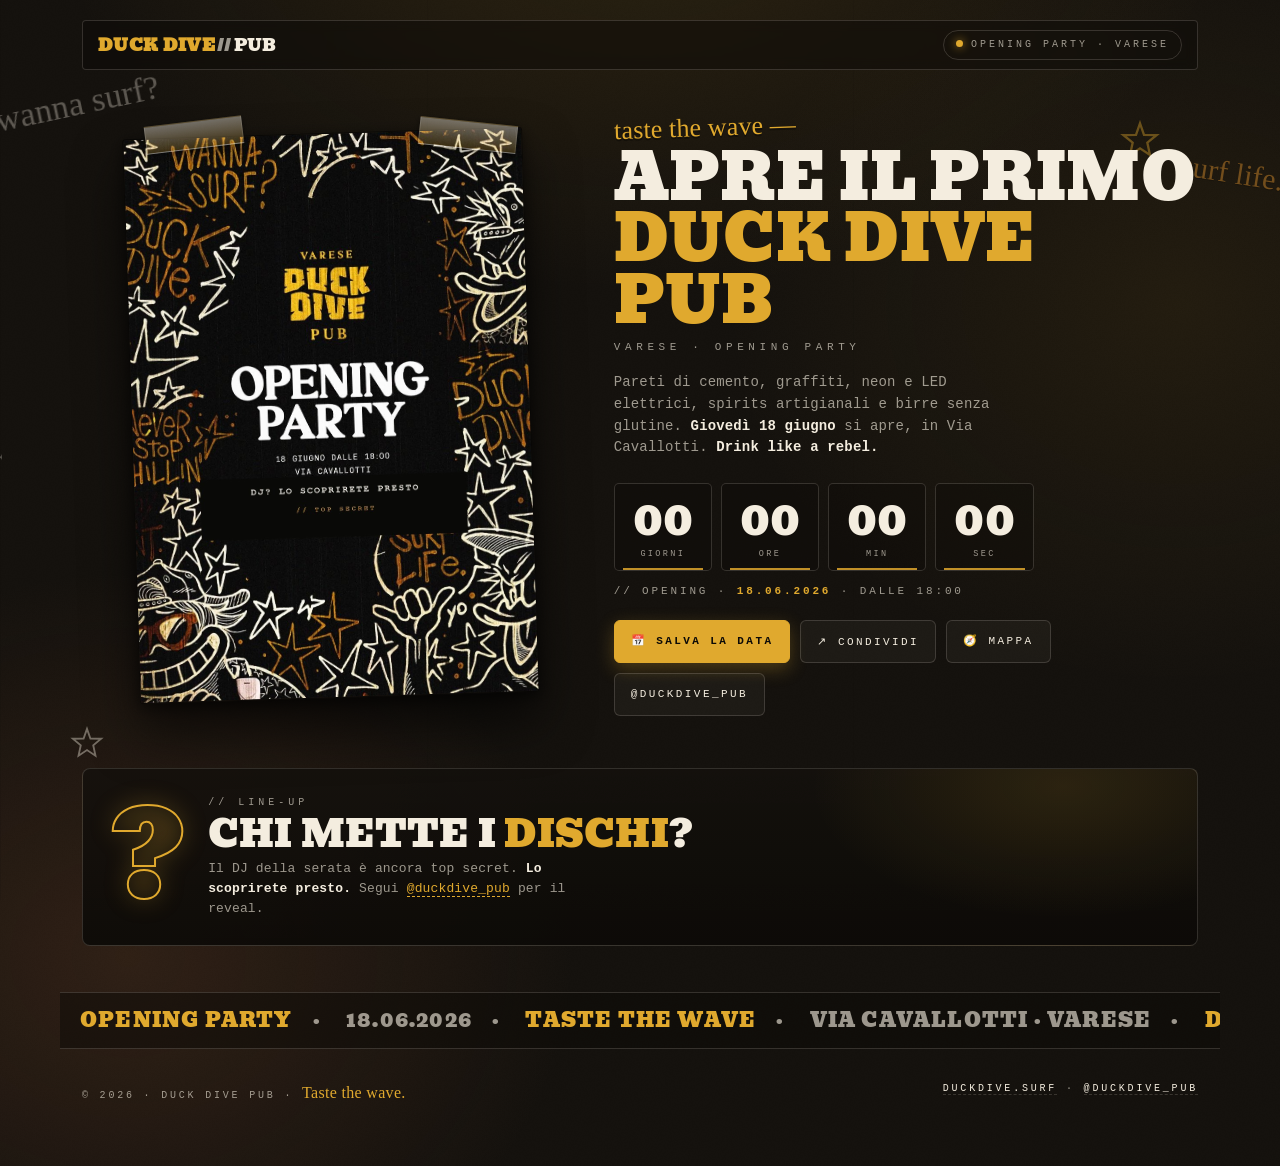
==== commit eaff38de: "Change opening date to 18 giugno (giovedì) — poster + site + calendar - Poster image: 19 -> 18 GIUGN" ====
--- a/index.html
+++ b/index.html
@@ -3,10 +3,10 @@
 <head>
 <meta charset="utf-8" />
 <meta name="viewport" content="width=device-width,initial-scale=1,viewport-fit=cover" />
-<title>DUCK DIVE PUB — Opening Party · 19 Giugno · Varese</title>
-<meta name="description" content="Apre il primo Duck Dive Pub a Varese. Opening Party venerdì 19 giugno dalle 18:00, Via Cavallotti. DJ? Lo scoprirete presto. Drink like a rebel." />
-<meta property="og:title" content="DUCK DIVE PUB — Opening Party · 19.06 Varese" />
-<meta property="og:description" content="Apre il primo Duck Dive Pub a Varese. 19 giugno dalle 18:00. DJ? Lo scoprirete presto. Taste The Wave." />
+<title>DUCK DIVE PUB — Opening Party · 18 Giugno · Varese</title>
+<meta name="description" content="Apre il primo Duck Dive Pub a Varese. Opening Party giovedì 18 giugno dalle 18:00, Via Cavallotti. DJ? Lo scoprirete presto. Drink like a rebel." />
+<meta property="og:title" content="DUCK DIVE PUB — Opening Party · 18.06 Varese" />
+<meta property="og:description" content="Apre il primo Duck Dive Pub a Varese. 18 giugno dalle 18:00. DJ? Lo scoprirete presto. Taste The Wave." />
 <meta property="og:type" content="website" />
 <meta property="og:image" content="poster.jpg" />
 <meta name="twitter:card" content="summary_large_image" />
@@ -247,7 +247,7 @@
 
     <!-- POSTER -->
     <figure class="flyer">
-      <img src="poster.jpg" alt="Duck Dive Pub — Opening Party · 19 Giugno · Varese" />
+      <img src="poster.jpg" alt="Duck Dive Pub — Opening Party · 18 Giugno · Varese" />
     </figure>
 
     <!-- PANEL -->
@@ -257,7 +257,7 @@
       <div class="sub">Varese · Opening Party</div>
       <p class="lead">
         Pareti di cemento, graffiti, neon e LED elettrici, spirits artigianali e birre senza glutine.
-        <b>Venerdì 19 giugno</b> si apre, in Via Cavallotti. <b>Drink like a rebel.</b>
+        <b>Giovedì 18 giugno</b> si apre, in Via Cavallotti. <b>Drink like a rebel.</b>
       </p>
 
       <div class="count" id="cd" aria-live="polite">
@@ -266,12 +266,12 @@
         <div class="cell"><div class="num" id="m">--</div><div class="lbl">min</div></div>
         <div class="cell"><div class="num" id="s">--</div><div class="lbl">sec</div></div>
       </div>
-      <div class="when">// opening · <b>19.06.2026</b> · dalle 18:00</div>
+      <div class="when">// opening · <b>18.06.2026</b> · dalle 18:00</div>
 
       <div class="cta">
         <a class="btn primary" id="gcal" href="#" target="_blank" rel="noopener">📅 Salva la data</a>
         <button class="btn" id="share" type="button">↗ Condividi</button>
-        <a class="btn" href="https://www.google.com/maps/search/?api=1&query=Via+Cavallotti+Varese" target="_blank" rel="noopener">🧭 Mappa</a>
+        <a class="btn" href="https://www.google.com/maps/search/?api=1&query=Via+Cavallotti+9+Varese" target="_blank" rel="noopener">🧭 Mappa</a>
         <a class="btn" href="https://www.instagram.com/duckdive_pub/" target="_blank" rel="noopener">@duckdive_pub</a>
       </div>
     </div>
@@ -292,7 +292,7 @@
   <div class="ticker" aria-hidden="true">
     <div class="line">
       <span class="g">Opening Party</span>·
-      <span>19.06.2026</span>·
+      <span>18.06.2026</span>·
       <span class="g">Taste The Wave</span>·
       <span>Via Cavallotti · Varese</span>·
       <span class="g">Dalle 18:00</span>·
@@ -300,7 +300,7 @@
       <span class="g">Drink like a rebel</span>·
       <span>Wanna surf?</span>·
       <span class="g">Opening Party</span>·
-      <span>19.06.2026</span>·
+      <span>18.06.2026</span>·
       <span class="g">Taste The Wave</span>·
       <span>Via Cavallotti · Varese</span>·
       <span class="g">Dalle 18:00</span>·
@@ -323,7 +323,7 @@
 
 <script>
   const $ = id => document.getElementById(id);
-  const target = new Date('2026-06-19T18:00:00+02:00').getTime();
+  const target = new Date('2026-06-18T18:00:00+02:00').getTime();
   const pad = n => String(Math.max(0, Math.floor(n))).padStart(2,'0');
   function tick(){
     const diff = target - Date.now();
@@ -338,9 +338,9 @@
   // Salva la data → Google Calendar (18:00 CEST = 16:00Z, fino alle 02:00 CEST)
   const gcal = "https://calendar.google.com/calendar/render?action=TEMPLATE"
     + "&text=" + encodeURIComponent("Duck Dive Pub — Opening Party")
-    + "&dates=20260619T160000Z/20260620T000000Z"
+    + "&dates=20260618T160000Z/20260619T000000Z"
     + "&details=" + encodeURIComponent("Apre il primo Duck Dive Pub a Varese. DJ? Lo scoprirete presto. Drink like a rebel. Taste The Wave.\nhttps://pub.duckdive.surf")
-    + "&location=" + encodeURIComponent("Via Cavallotti, Varese")
+    + "&location=" + encodeURIComponent("Via Cavallotti 9, Varese")
     + "&ctz=Europe/Rome";
   $('gcal').href = gcal;
 
@@ -352,7 +352,7 @@
   }
 
   // Condividi → poster (senza DJ) come immagine, fallback link
-  const shareText = "Apre il primo Duck Dive Pub a Varese — Opening Party venerdì 19 giugno, dalle 18:00, Via Cavallotti. DJ? Lo scoprirete presto.";
+  const shareText = "Apre il primo Duck Dive Pub a Varese — Opening Party giovedì 18 giugno, dalle 18:00, Via Cavallotti. DJ? Lo scoprirete presto.";
   const shareUrl  = location.href;
   $('share').onclick = async () => {
     try{
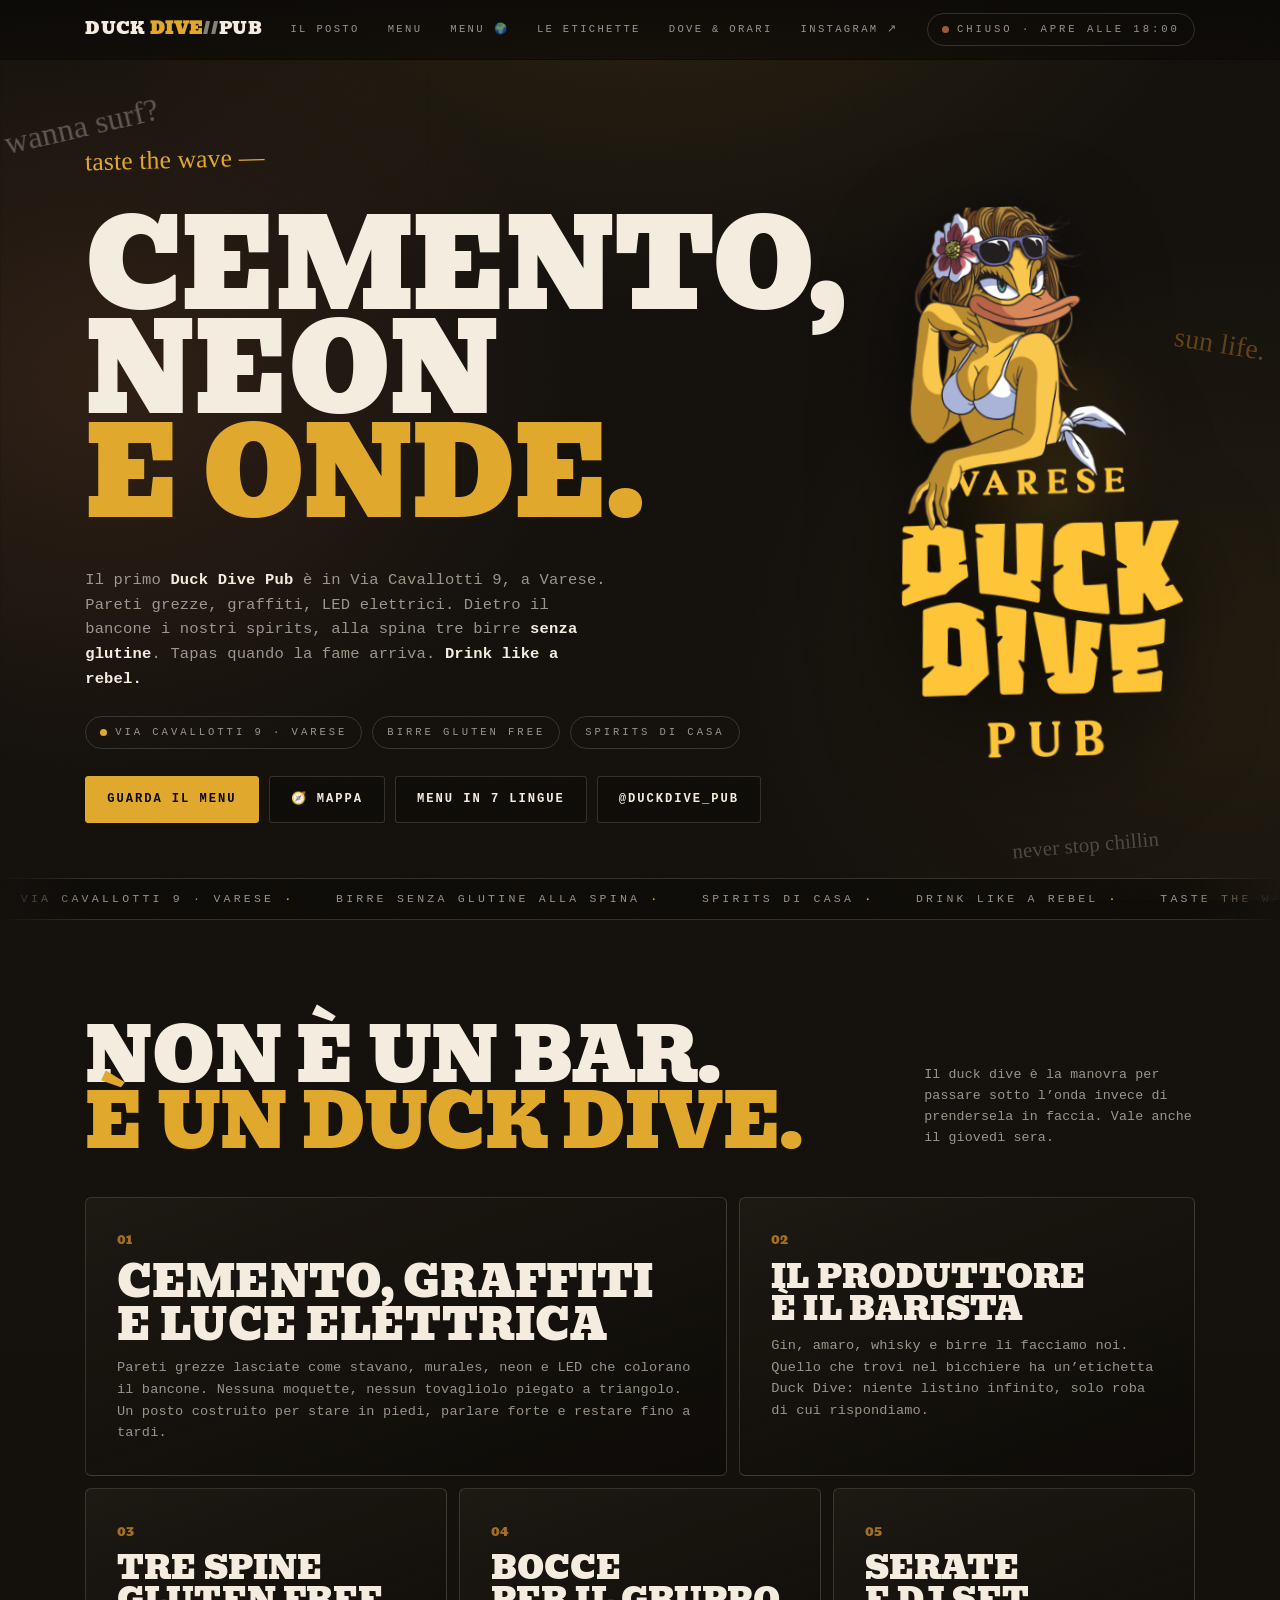
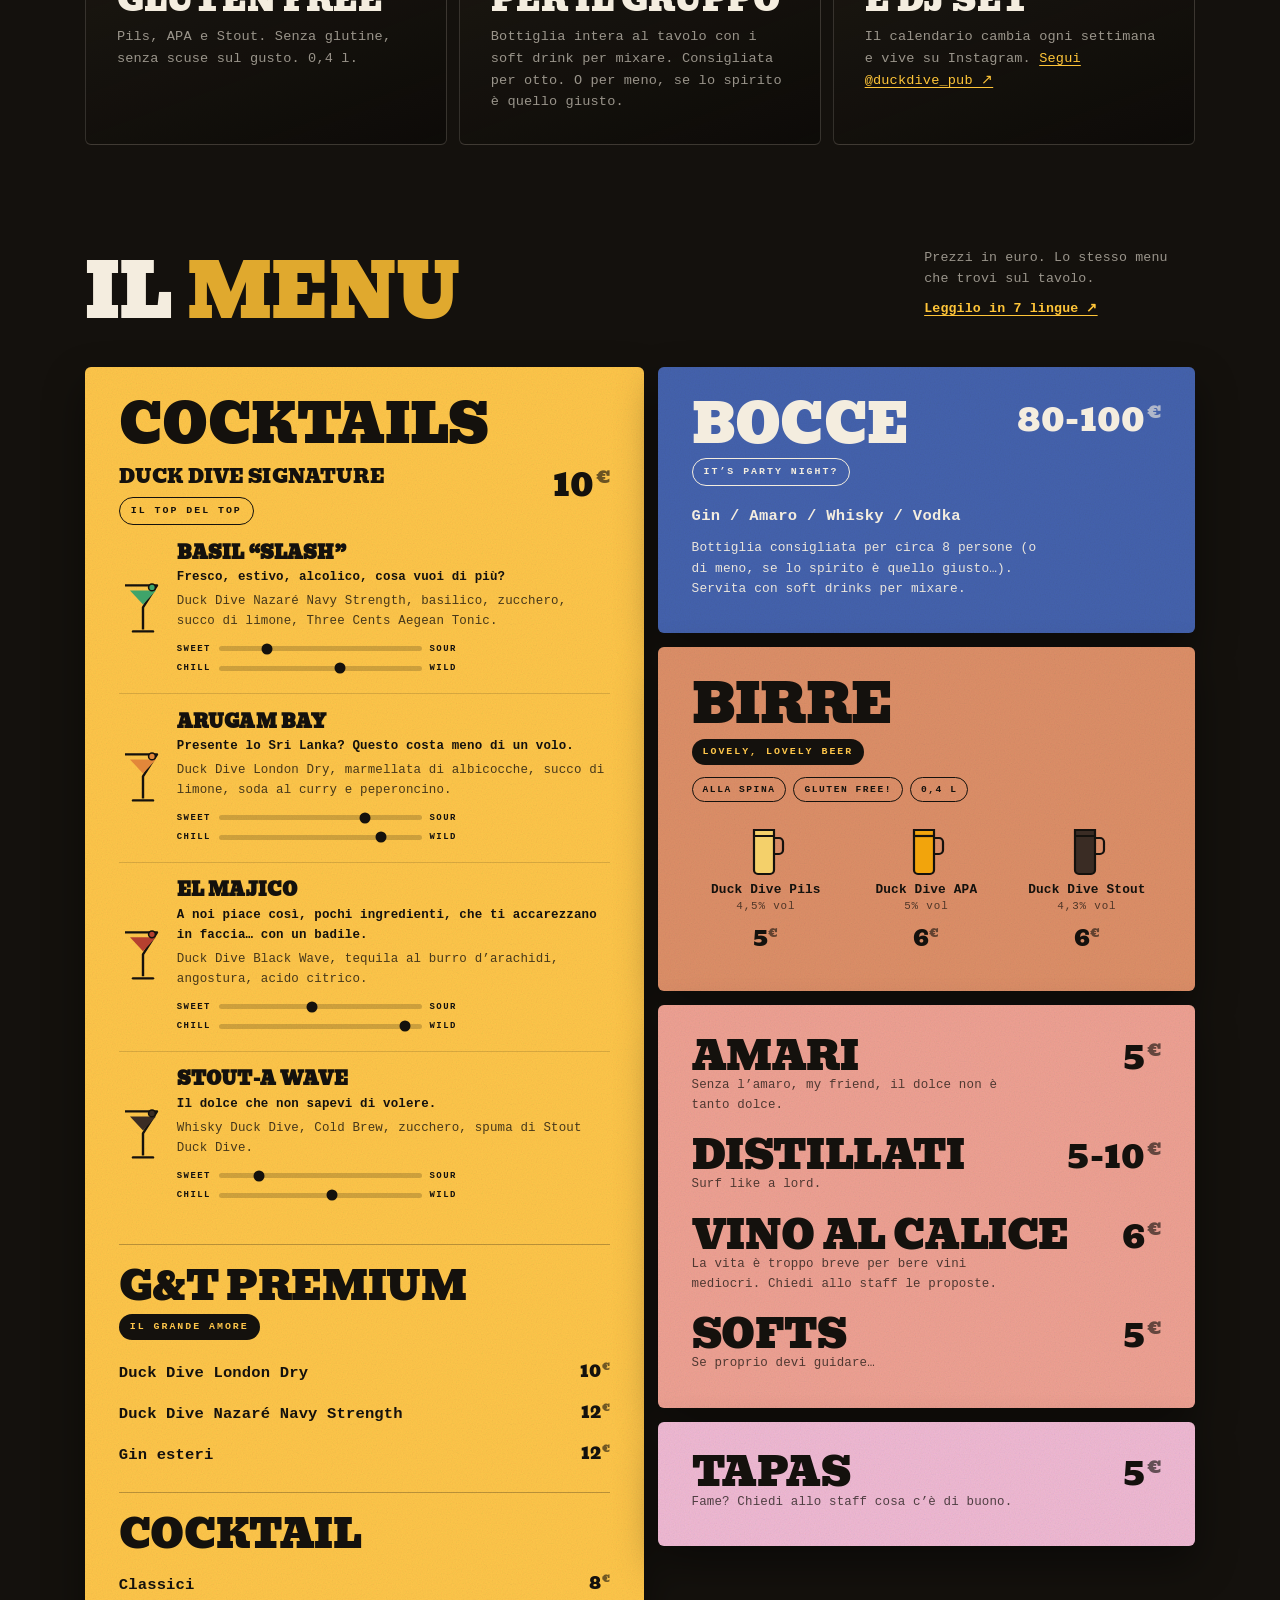
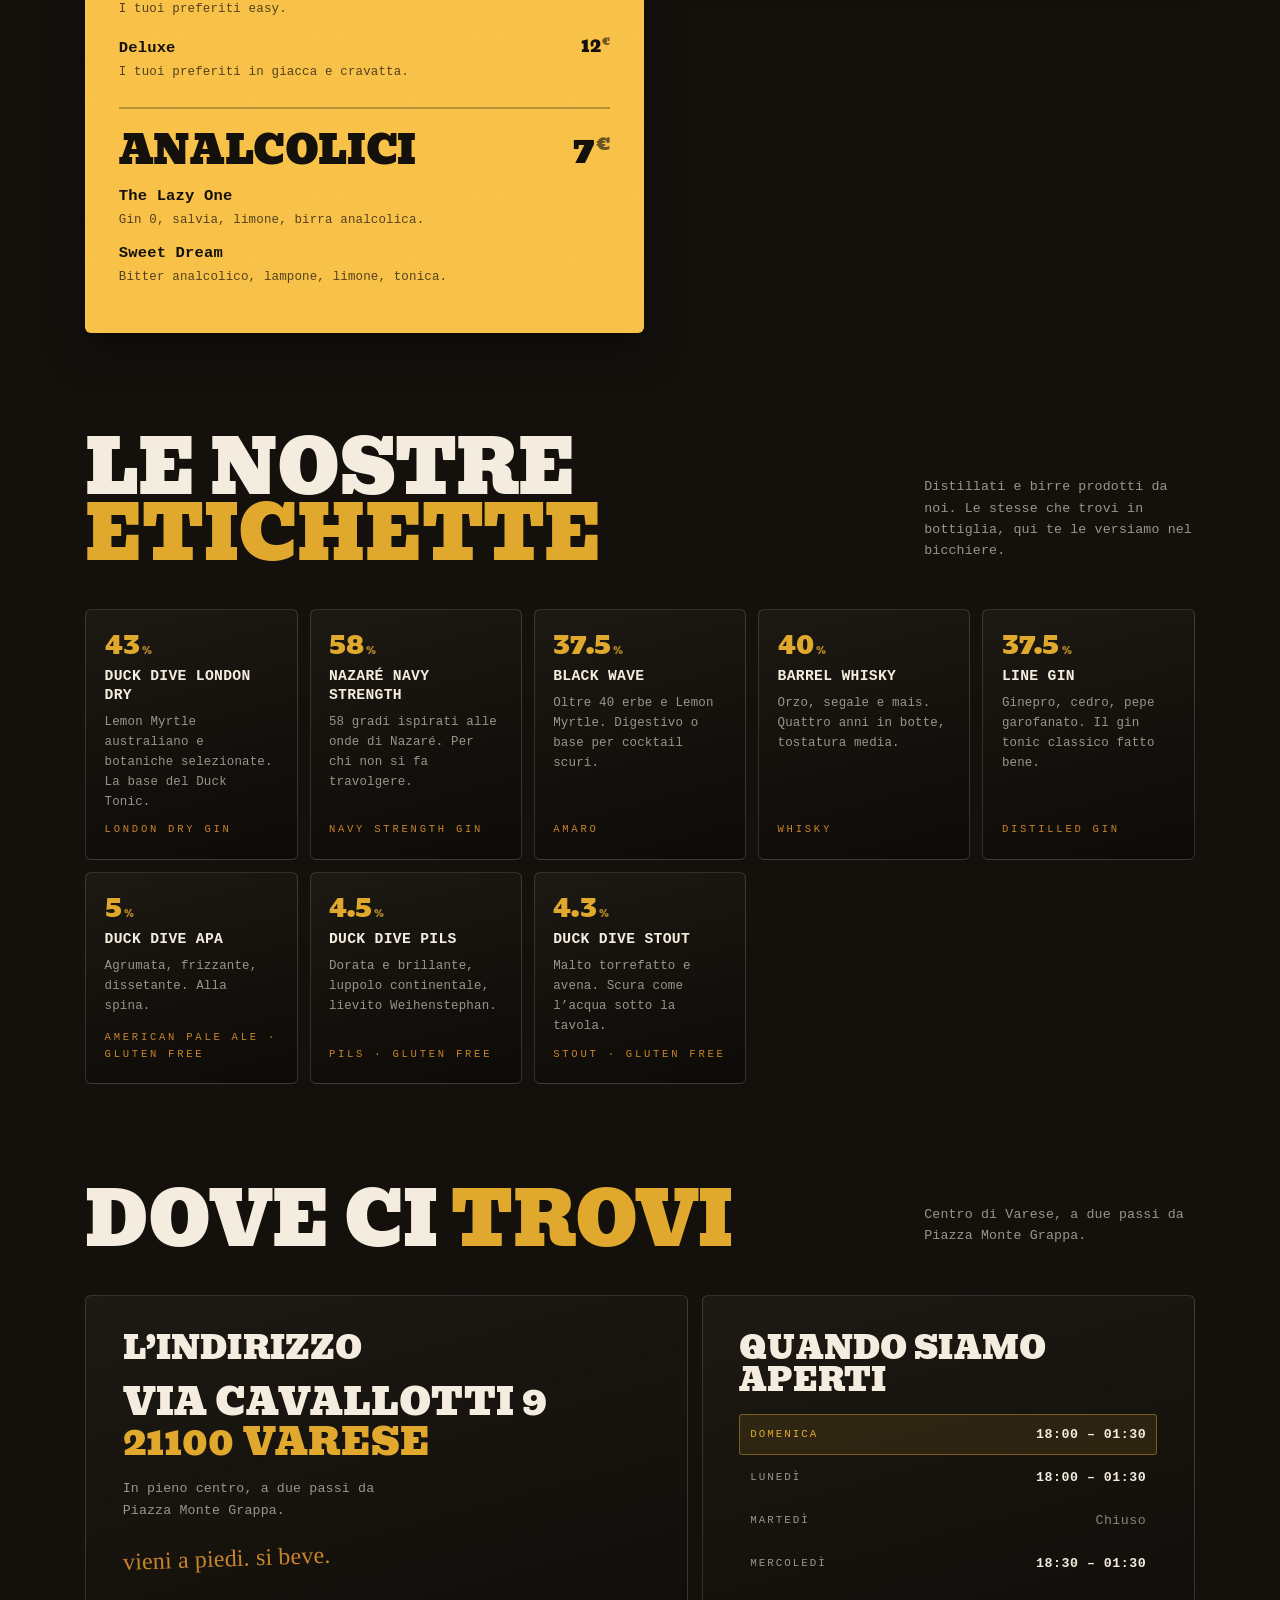
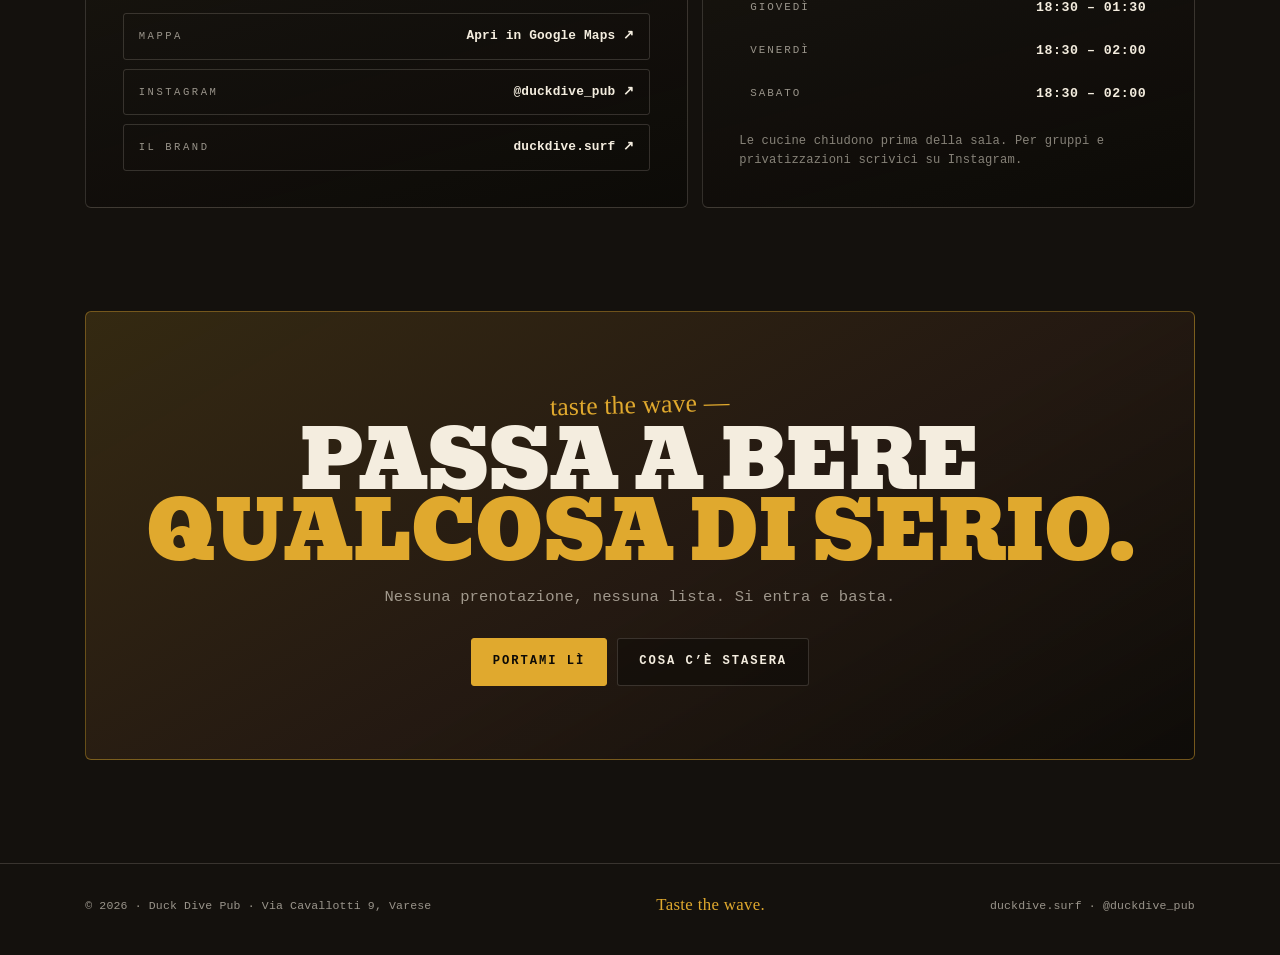
==== commit 6b7e6a0a: "feat: sostituisce il teaser opening con il sito del pub aperto" ====
--- a/index.html
+++ b/index.html
@@ -1,375 +1,349 @@
 <!doctype html>
 <html lang="it">
 <head>
-<meta charset="utf-8" />
-<meta name="viewport" content="width=device-width,initial-scale=1,viewport-fit=cover" />
-<title>DUCK DIVE PUB — Opening Party · 18 Giugno · Varese</title>
-<meta name="description" content="Apre il primo Duck Dive Pub a Varese. Opening Party giovedì 18 giugno dalle 18:00, Via Cavallotti. DJ? Lo scoprirete presto. Drink like a rebel." />
-<meta property="og:title" content="DUCK DIVE PUB — Opening Party · 18.06 Varese" />
-<meta property="og:description" content="Apre il primo Duck Dive Pub a Varese. 18 giugno dalle 18:00. DJ? Lo scoprirete presto. Taste The Wave." />
-<meta property="og:type" content="website" />
-<meta property="og:image" content="poster.jpg" />
-<meta name="twitter:card" content="summary_large_image" />
-<meta name="twitter:image" content="poster.jpg" />
-<meta name="theme-color" content="#14110d" />
-<!-- v5 · opening party / concrete + graffiti -->
-
-<link rel="icon" href="data:image/svg+xml,%3Csvg xmlns='http://www.w3.org/2000/svg' viewBox='0 0 64 64'%3E%3Crect width='64' height='64' fill='%2314110d'/%3E%3Ctext x='50%25' y='62%25' text-anchor='middle' font-family='Georgia,serif' font-size='34' font-weight='900' fill='%23E0A92E'%3EDD%3C/text%3E%3C/svg%3E" />
+<meta charset="utf-8">
+<meta name="viewport" content="width=device-width,initial-scale=1,viewport-fit=cover">
+<title>Duck Dive Pub — Varese · Spirits di casa, birre senza glutine</title>
+<meta name="description" content="Duck Dive Pub, Via Cavallotti 9 a Varese. Cemento, graffiti e neon. Cocktail signature con i nostri spirits, birre artigianali senza glutine alla spina, tapas. Taste the wave.">
+<link rel="canonical" href="https://pub.duckdive.surf/">
+
+<meta property="og:type" content="restaurant.bar">
+<meta property="og:site_name" content="Duck Dive Pub">
+<meta property="og:title" content="Duck Dive Pub — Varese">
+<meta property="og:description" content="Cemento, graffiti e neon in Via Cavallotti 9. Spirits di casa, birre senza glutine alla spina, tapas. Drink like a rebel.">
+<meta property="og:url" content="https://pub.duckdive.surf/">
+<meta property="og:image" content="https://pub.duckdive.surf/assets/og.jpg">
+<meta property="og:locale" content="it_IT">
+<meta name="twitter:card" content="summary_large_image">
+<meta name="twitter:image" content="https://pub.duckdive.surf/assets/og.jpg">
+<meta name="theme-color" content="#14110d">
+
+<link rel="icon" href="data:image/svg+xml,%3Csvg xmlns='http://www.w3.org/2000/svg' viewBox='0 0 64 64'%3E%3Crect width='64' height='64' fill='%2314110d'/%3E%3Ctext x='50%25' y='62%25' text-anchor='middle' font-family='Georgia,serif' font-size='34' font-weight='900' fill='%23E0A92E'%3EDD%3C/text%3E%3C/svg%3E">
 
 <link rel="preconnect" href="https://fonts.googleapis.com">
 <link rel="preconnect" href="https://fonts.gstatic.com" crossorigin>
-<link href="https://fonts.googleapis.com/css2?family=Bevan:ital@0;1&family=Permanent+Marker&display=swap" rel="stylesheet">
-
-<style>
-  /* === Font mono ufficiale Duck Dive === */
-  @font-face{
-    font-family:"BasierMono";
-    src:url("https://cdn.prod.website-files.com/66efc2ecea125ae2bbf9838e/66efc702ad05806eb1f008d9_basiercirclemono-regular-webfont.woff") format("woff");
-    font-weight:400;font-display:swap;
-  }
-  @font-face{
-    font-family:"BasierMono";
-    src:url("https://cdn.prod.website-files.com/66efc2ecea125ae2bbf9838e/66efc702a48335269dc22ee1_basiercirclemono-bold-webfont.woff") format("woff");
-    font-weight:700;font-display:swap;
-  }
-
-  :root{
-    --ink:#14110d;        /* cemento scuro caldo */
-    --ink2:#0c0a07;
-    --gold:#E0A92E;       /* oro logo */
-    --gold-d:#C8842A;
-    --cream:#F4EDDF;      /* graffiti panna */
-    --white:#ffffff;
-    --rust:#9c5a36;       /* ruggine parete */
-    --muted:rgba(244,237,223,.62);
-    --line:rgba(244,237,223,.16);
-  }
-  *{box-sizing:border-box;margin:0;padding:0}
-  html,body{background:var(--ink);color:var(--cream);min-height:100%;overflow-x:hidden}
-  body{
-    font-family:"BasierMono", ui-monospace, monospace;
-    font-size:14px;line-height:1.55;letter-spacing:.01em;
-    -webkit-font-smoothing:antialiased;-moz-osx-font-smoothing:grayscale;
-    background:
-      radial-gradient(1000px 720px at 50% -12%, rgba(224,169,46,.12), transparent 60%),
-      radial-gradient(720px 620px at 10% 82%, rgba(156,90,54,.20), transparent 62%),
-      radial-gradient(760px 640px at 92% 26%, rgba(224,169,46,.07), transparent 60%),
-      var(--ink);
-  }
-  /* texture cemento: seams verticali + grana */
-  body::before{
-    content:"";position:fixed;inset:0;pointer-events:none;z-index:1;
-    background:repeating-linear-gradient(90deg, rgba(0,0,0,.16) 0 1px, transparent 1px 33.33%);
-    mix-blend-mode:multiply;opacity:.5;
-  }
-  body::after{
-    content:"";position:fixed;inset:-50%;pointer-events:none;z-index:1;
-    background:url("data:image/svg+xml;utf8,<svg xmlns='http://www.w3.org/2000/svg' width='240' height='240'><filter id='n'><feTurbulence type='fractalNoise' baseFrequency='.7' numOctaves='3' stitchTiles='stitch'/><feColorMatrix values='0 0 0 0 1  0 0 0 0 1  0 0 0 0 1  0 0 0 .4 0'/></filter><rect width='240' height='240' filter='url(%23n)' opacity='.5'/></svg>");
-    opacity:.06;
-  }
-
-  .wrap{position:relative;z-index:3;max-width:1160px;margin:0 auto;padding:20px 22px 60px}
-
-  /* TOP */
-  .top{
-    display:flex;justify-content:space-between;align-items:center;
-    padding:9px 15px;border:1px solid var(--line);
-    border-radius:4px;backdrop-filter:blur(6px);background:rgba(12,10,7,.45);
-  }
-  .logo{font-family:"Bevan",serif;letter-spacing:.02em;font-size:17px;color:var(--cream);text-transform:uppercase}
-  .logo b{color:var(--gold)}
-  .logo .sl{color:var(--muted);font-weight:400;margin:0 2px}
-  .pill{font-size:10px;text-transform:uppercase;letter-spacing:.3em;color:var(--muted);
-    border:1px solid var(--line);padding:6px 12px;border-radius:999px;white-space:nowrap}
-  .blink{display:inline-block;width:7px;height:7px;border-radius:50%;background:var(--gold);box-shadow:0 0 10px rgba(224,169,46,.8);margin-right:8px;animation:bl 1.3s infinite}
-  @keyframes bl{0%,55%{opacity:1}56%,100%{opacity:.2}}
-
-  /* graffiti marker accents */
-  .scrawl{
-    position:absolute;font-family:"Permanent Marker",cursive;
-    color:var(--gold-d);opacity:.5;pointer-events:none;z-index:2;white-space:nowrap;
-    text-shadow:0 1px 0 rgba(0,0,0,.4);
-  }
-  .scrawl.s1{top:78px;left:-6px;transform:rotate(-12deg);font-size:34px;color:var(--cream);opacity:.32}
-  .scrawl.s2{top:150px;right:-4px;transform:rotate(9deg);font-size:30px}
-  .scrawl.s3{bottom:38%;left:-10px;transform:rotate(-90deg);transform-origin:left;font-size:22px;color:var(--cream);opacity:.28}
-  .star{position:absolute;z-index:2;opacity:.4;pointer-events:none}
-  @media (max-width:860px){.scrawl,.star{display:none}}
-
-  /* HERO grid: poster + panel */
-  .hero{display:grid;grid-template-columns:.92fr 1.08fr;gap:34px;align-items:center;margin:46px 0 20px}
-  @media (max-width:860px){.hero{grid-template-columns:1fr;gap:26px;margin:26px 0 10px}}
-
-  /* POSTER appeso al muro */
-  .flyer{position:relative;justify-self:center;max-width:400px;width:100%}
-  .flyer img{
-    width:100%;height:auto;display:block;border-radius:3px;
-    box-shadow:0 28px 50px rgba(0,0,0,.6), 0 4px 14px rgba(0,0,0,.5);
-    transform:rotate(-1.8deg);
-    border:1px solid rgba(0,0,0,.6);
-  }
-  .flyer::before,.flyer::after{
-    content:"";position:absolute;z-index:2;width:96px;height:26px;
-    background:linear-gradient(180deg, rgba(244,237,223,.42), rgba(224,169,46,.22));
-    border:1px solid rgba(255,255,255,.12);
-    box-shadow:0 2px 6px rgba(0,0,0,.4);
-  }
-  .flyer::before{top:-12px;left:14px;transform:rotate(-7deg)}
-  .flyer::after{top:-12px;right:14px;transform:rotate(6deg)}
-
-  /* PANEL */
-  .panel{position:relative}
-  .kick{
-    font-family:"Permanent Marker",cursive;font-size:26px;color:var(--gold);
-    transform:rotate(-2deg);display:inline-block;line-height:.9;margin-bottom:6px;
-    text-shadow:0 2px 0 rgba(0,0,0,.35);
-  }
-  h1{
-    font-family:"Bevan",serif;font-weight:400;text-transform:uppercase;
-    font-size:clamp(34px,5.4vw,64px);line-height:.96;letter-spacing:.005em;
-    color:var(--cream);margin:2px 0 4px;
-  }
-  h1 .g{color:var(--gold)}
-  .sub{
-    font-size:11px;letter-spacing:.42em;text-transform:uppercase;color:var(--muted);margin:8px 0 0;
-  }
-  .lead{margin:16px 0 0;max-width:48ch;color:var(--muted);font-size:14px}
-  .lead b{color:var(--cream)}
-
-  /* COUNTDOWN — stencil boxes */
-  .count{margin:24px 0 8px;display:grid;grid-template-columns:repeat(4,1fr);gap:9px;max-width:420px}
-  .cell{
-    border:1.5px solid var(--line);border-radius:5px;padding:14px 4px 9px;text-align:center;
-    position:relative;overflow:hidden;background:rgba(12,10,7,.35);
-  }
-  .cell::before{content:"";position:absolute;inset:auto 8px 0 8px;height:2px;background:var(--gold);opacity:.85}
-  .num{font-family:"Bevan",serif;font-size:clamp(30px,5vw,44px);line-height:1;color:var(--cream);font-variant-numeric:tabular-nums}
-  .lbl{font-size:8.5px;letter-spacing:.28em;text-transform:uppercase;color:var(--muted);margin-top:6px}
-
-  .when{margin-top:12px;color:var(--muted);font-size:11px;letter-spacing:.26em;text-transform:uppercase}
-  .when b{color:var(--gold)}
-
-  /* CTA */
-  .cta{margin:20px 0 0;display:flex;gap:10px;flex-wrap:wrap}
-  .btn{
-    display:inline-flex;align-items:center;gap:8px;cursor:pointer;text-decoration:none;
-    padding:12px 16px;border-radius:6px;border:1px solid var(--line);
-    background:rgba(244,237,223,.04);color:var(--cream);
-    font-family:"BasierMono",monospace;font-size:11px;letter-spacing:.22em;text-transform:uppercase;transition:.18s ease;
-  }
-  .btn:hover{background:rgba(244,237,223,.09);border-color:var(--gold)}
-  .btn.primary{background:var(--gold);border-color:var(--gold);color:var(--ink2);font-weight:700;box-shadow:0 6px 18px rgba(224,169,46,.28)}
-  .btn.primary:hover{filter:brightness(1.07)}
-
-  /* DJ BAND */
-  .dj{
-    margin:52px 0 0;border:1px solid var(--line);border-radius:8px;overflow:hidden;
-    background:
-      radial-gradient(420px 220px at 88% 10%, rgba(224,169,46,.12), transparent 60%),
-      linear-gradient(180deg, rgba(20,17,13,.85), rgba(12,10,7,.9));
-    display:grid;grid-template-columns:auto 1fr;gap:24px;align-items:center;padding:26px 28px;
-  }
-  @media (max-width:640px){.dj{grid-template-columns:1fr;text-align:center;gap:14px;padding:22px 18px}}
-  .dj .q{
-    font-family:"Bevan",serif;font-size:clamp(64px,12vw,118px);line-height:.8;color:transparent;
-    -webkit-text-stroke:2px var(--gold);text-stroke:2px var(--gold);
-    text-shadow:0 0 26px rgba(224,169,46,.25);
-  }
-  .dj .meta{font-size:10px;letter-spacing:.4em;text-transform:uppercase;color:var(--muted)}
-  .dj h2{font-family:"Bevan",serif;font-weight:400;text-transform:uppercase;font-size:clamp(24px,3.4vw,38px);line-height:1;margin:4px 0 6px;color:var(--cream)}
-  .dj h2 em{font-style:normal;color:var(--gold)}
-  .dj p{color:var(--muted);font-size:13px;max-width:52ch}
-  @media (max-width:640px){.dj p{margin:0 auto}}
-  .dj p a{color:var(--gold);text-decoration:none;border-bottom:1px dashed var(--gold)}
-
-  /* TICKER */
-  .ticker{margin:46px -22px 0;overflow:hidden;white-space:nowrap;border-top:1px solid var(--line);border-bottom:1px solid var(--line);background:rgba(12,10,7,.5)}
-  .ticker .line{
-    display:inline-block;padding:12px 0;animation:slide 30s linear infinite;
-    font-family:"Bevan",serif;font-size:20px;letter-spacing:.06em;text-transform:uppercase;color:var(--muted);
-  }
-  .ticker .line span{margin:0 20px}
-  .ticker .line .g{color:var(--gold)}
-  @keyframes slide{from{transform:translateX(0)}to{transform:translateX(-50%)}}
-
-  /* FOOTER */
-  footer{margin-top:32px;display:flex;justify-content:space-between;gap:18px;flex-wrap:wrap;font-size:10px;letter-spacing:.28em;text-transform:uppercase;color:var(--muted)}
-  footer a{color:var(--cream);text-decoration:none;border-bottom:1px dashed var(--line)}
-  footer a:hover{color:var(--gold);border-color:var(--gold)}
-  footer .tag{font-family:"Permanent Marker",cursive;font-size:16px;color:var(--gold);letter-spacing:.02em;text-transform:none}
-
-  /* TOAST */
-  .toast{
-    position:fixed;left:50%;bottom:24px;transform:translateX(-50%) translateY(20px);
-    background:var(--gold);color:var(--ink2);font-weight:700;font-size:11px;letter-spacing:.18em;text-transform:uppercase;
-    padding:11px 18px;border-radius:6px;opacity:0;pointer-events:none;transition:.25s ease;z-index:20;box-shadow:0 10px 30px rgba(0,0,0,.5)
-  }
-  .toast.on{opacity:1;transform:translateX(-50%) translateY(0)}
-
-  /* MOBILE */
-  @media (max-width:640px){
-    .wrap{padding:14px 14px 50px}
-    .top{padding:8px 12px;flex-wrap:wrap;gap:8px;justify-content:center}
-    .logo{font-size:15px}
-    .pill{font-size:9px;letter-spacing:.2em;padding:5px 10px}
-    .panel{text-align:center}
-    .kick{font-size:22px}
-    h1{font-size:clamp(30px,9.5vw,46px)}
-    .sub{letter-spacing:.3em}
-    .lead{font-size:13px;margin-left:auto;margin-right:auto}
-    .count{margin-left:auto;margin-right:auto;gap:7px}
-    .cta{justify-content:center;gap:8px}
-    .btn{padding:11px 13px;font-size:10px;letter-spacing:.16em}
-    .ticker .line{font-size:16px}
-    footer{flex-direction:column;align-items:flex-start;gap:8px;font-size:9px}
-  }
-</style>
+<link rel="preconnect" href="https://cdn.prod.website-files.com" crossorigin>
+<link href="https://fonts.googleapis.com/css2?family=Bevan&family=Permanent+Marker&display=swap" rel="stylesheet">
+<link rel="preload" as="image" href="assets/lockup.png">
+<link rel="stylesheet" href="styles.css">
+
+<script type="application/ld+json">
+{
+  "@context":"https://schema.org",
+  "@type":"BarOrPub",
+  "name":"Duck Dive Pub",
+  "url":"https://pub.duckdive.surf/",
+  "image":"https://pub.duckdive.surf/assets/og.jpg",
+  "servesCuisine":["Tapas","Cocktail","Birra artigianale"],
+  "priceRange":"€€",
+  "address":{"@type":"PostalAddress","streetAddress":"Via Cavallotti 9","addressLocality":"Varese","postalCode":"21100","addressRegion":"VA","addressCountry":"IT"},
+  "sameAs":["https://www.instagram.com/duckdive_pub/","https://www.duckdive.surf"],
+  "openingHoursSpecification":[
+    {"@type":"OpeningHoursSpecification","dayOfWeek":["Sunday","Monday"],"opens":"18:00","closes":"01:30"},
+    {"@type":"OpeningHoursSpecification","dayOfWeek":["Wednesday","Thursday"],"opens":"18:30","closes":"01:30"},
+    {"@type":"OpeningHoursSpecification","dayOfWeek":["Friday","Saturday"],"opens":"18:30","closes":"02:00"}
+  ]
+}
+</script>
 </head>
 <body>
-
-<!-- graffiti accents -->
-<span class="scrawl s1">wanna surf?</span>
-<span class="scrawl s2">surf life.</span>
-<span class="scrawl s3">never stop chillin'</span>
-<svg class="star" style="top:120px;right:120px" width="40" height="40" viewBox="0 0 24 24" fill="none" stroke="%23E0A92E"><path d="M12 2l2.4 6.9L22 9l-5.6 4.6L18 21l-6-4-6 4 1.6-7.4L2 9l7.6-.1z" stroke="#E0A92E" stroke-width="1.4"/></svg>
-<svg class="star" style="bottom:140px;left:70px" width="34" height="34" viewBox="0 0 24 24"><path d="M12 2l2.4 6.9L22 9l-5.6 4.6L18 21l-6-4-6 4 1.6-7.4L2 9l7.6-.1z" stroke="#F4EDDF" stroke-width="1.3" fill="none"/></svg>
-
-<div class="wrap">
-
-  <!-- TOP -->
-  <header class="top">
-    <div class="logo"><b>Duck Dive</b><span class="sl">//</span>Pub</div>
-    <div class="pill"><span class="blink"></span>Opening Party · Varese</div>
-  </header>
-
-  <!-- HERO -->
-  <section class="hero">
-
-    <!-- POSTER -->
-    <figure class="flyer">
-      <img src="poster.jpg" alt="Duck Dive Pub — Opening Party · 18 Giugno · Varese" />
-    </figure>
-
-    <!-- PANEL -->
-    <div class="panel">
-      <span class="kick">taste the wave —</span>
-      <h1>Apre il primo<br/><span class="g">Duck Dive Pub</span></h1>
-      <div class="sub">Varese · Opening Party</div>
-      <p class="lead">
-        Pareti di cemento, graffiti, neon e LED elettrici, spirits artigianali e birre senza glutine.
-        <b>Giovedì 18 giugno</b> si apre, in Via Cavallotti. <b>Drink like a rebel.</b>
-      </p>
-
-      <div class="count" id="cd" aria-live="polite">
-        <div class="cell"><div class="num" id="d">--</div><div class="lbl">giorni</div></div>
-        <div class="cell"><div class="num" id="h">--</div><div class="lbl">ore</div></div>
-        <div class="cell"><div class="num" id="m">--</div><div class="lbl">min</div></div>
-        <div class="cell"><div class="num" id="s">--</div><div class="lbl">sec</div></div>
+<a class="skip" href="#main">Salta al contenuto</a>
+
+<!-- ============================ NAV ============================ -->
+<header class="nav" id="nav">
+  <div class="wrap nav__in">
+    <a class="nav__logo" href="#top">DUCK <b>DIVE</b><span>//</span>PUB</a>
+    <nav class="nav__links" aria-label="Navigazione principale">
+      <a href="#posto">Il posto</a>
+      <a href="#menu">Menu</a>
+      <a href="menu/">Menu 🌍</a>
+      <a href="#etichette">Le etichette</a>
+      <a href="#dove">Dove &amp; orari</a>
+      <a href="https://www.instagram.com/duckdive_pub/" target="_blank" rel="noopener">Instagram ↗</a>
+    </nav>
+    <span class="pill" id="statusPill" aria-live="polite"><span class="dot"></span><span class="full" id="statusText">Varese</span><span class="short" id="statusShort">Varese</span></span>
+  </div>
+</header>
+
+<main id="main">
+
+<!-- ============================ HERO ============================ -->
+<section class="hero wrap" id="top">
+  <span class="scrawl scrawl--surf" aria-hidden="true">wanna surf?</span>
+  <span class="scrawl scrawl--life" aria-hidden="true">sun life.</span>
+  <span class="scrawl scrawl--wave" aria-hidden="true">never stop chillin</span>
+
+  <div class="hero__grid">
+    <div>
+      <span class="kicker">taste the wave —</span>
+      <h1>Cemento,<br>neon<em>e onde.</em></h1>
+      <p class="lede">Il primo <strong>Duck Dive Pub</strong> è in Via Cavallotti 9, a Varese. Pareti grezze, graffiti, LED elettrici. Dietro il bancone i nostri spirits, alla spina tre birre <strong>senza glutine</strong>. Tapas quando la fame arriva. <strong>Drink like a rebel.</strong></p>
+
+      <div class="hero__meta">
+        <span class="pill"><span class="dot" style="background:var(--gold)"></span>Via Cavallotti 9 · Varese</span>
+        <span class="pill">Birre gluten free</span>
+        <span class="pill">Spirits di casa</span>
       </div>
-      <div class="when">// opening · <b>18.06.2026</b> · dalle 18:00</div>
-
-      <div class="cta">
-        <a class="btn primary" id="gcal" href="#" target="_blank" rel="noopener">📅 Salva la data</a>
-        <button class="btn" id="share" type="button">↗ Condividi</button>
-        <a class="btn" href="https://www.google.com/maps/search/?api=1&query=Via+Cavallotti+9+Varese" target="_blank" rel="noopener">🧭 Mappa</a>
+
+      <div class="hero__cta">
+        <a class="btn btn--gold" href="#menu">Guarda il menu</a>
+        <a class="btn" href="https://www.google.com/maps/search/?api=1&amp;query=Via+Cavallotti+9+Varese" target="_blank" rel="noopener">🧭 Mappa</a>
+        <a class="btn" href="menu/">Menu in 7 lingue</a>
         <a class="btn" href="https://www.instagram.com/duckdive_pub/" target="_blank" rel="noopener">@duckdive_pub</a>
       </div>
     </div>
-  </section>
-
-  <!-- DJ BAND -->
-  <section class="dj">
-    <div class="q" aria-hidden="true">?</div>
-    <div>
-      <div class="meta">// line-up</div>
-      <h2>Chi mette i <em>dischi</em>?</h2>
-      <p>Il DJ della serata è ancora top secret. <b style="color:var(--cream)">Lo scoprirete presto.</b>
-         Segui <a href="https://www.instagram.com/duckdive_pub/" target="_blank" rel="noopener">@duckdive_pub</a> per il reveal.</p>
-    </div>
-  </section>
-
-  <!-- TICKER -->
-  <div class="ticker" aria-hidden="true">
-    <div class="line">
-      <span class="g">Opening Party</span>·
-      <span>18.06.2026</span>·
-      <span class="g">Taste The Wave</span>·
-      <span>Via Cavallotti · Varese</span>·
-      <span class="g">Dalle 18:00</span>·
-      <span>DJ? Lo scoprirete presto</span>·
-      <span class="g">Drink like a rebel</span>·
-      <span>Wanna surf?</span>·
-      <span class="g">Opening Party</span>·
-      <span>18.06.2026</span>·
-      <span class="g">Taste The Wave</span>·
-      <span>Via Cavallotti · Varese</span>·
-      <span class="g">Dalle 18:00</span>·
-      <span>DJ? Lo scoprirete presto</span>·
-      <span class="g">Drink like a rebel</span>·
-      <span>Wanna surf?</span>·
-    </div>
-  </div>
-
-  <footer>
-    <div>© 2026 · Duck Dive Pub · <span class="tag">Taste the wave.</span></div>
-    <div>
-      <a href="https://www.duckdive.surf" target="_blank" rel="noopener">duckdive.surf</a> ·
-      <a href="https://www.instagram.com/duckdive_pub/" target="_blank" rel="noopener">@duckdive_pub</a>
-    </div>
-  </footer>
+
+    <div class="hero__art">
+      <span class="hero__halo" aria-hidden="true"></span>
+      <img src="assets/lockup.png" width="612" height="1200" alt="Logo Duck Dive Pub Varese" fetchpriority="high" decoding="async">
+    </div>
+  </div>
+</section>
+
+<!-- ============================ TICKER ============================ -->
+<div class="ticker" aria-hidden="true">
+  <div class="ticker__track" id="ticker"></div>
 </div>
 
-<div class="toast" id="toast">Link copiato</div>
-
-<script>
-  const $ = id => document.getElementById(id);
-  const target = new Date('2026-06-18T18:00:00+02:00').getTime();
-  const pad = n => String(Math.max(0, Math.floor(n))).padStart(2,'0');
-  function tick(){
-    const diff = target - Date.now();
-    if(diff <= 0){ $('d').textContent=$('h').textContent=$('m').textContent=$('s').textContent="00"; return; }
-    $('d').textContent = pad(diff/86400000);
-    $('h').textContent = pad((diff%86400000)/3600000);
-    $('m').textContent = pad((diff%3600000)/60000);
-    $('s').textContent = pad((diff%60000)/1000);
-  }
-  tick(); setInterval(tick, 1000);
-
-  // Salva la data → Google Calendar (18:00 CEST = 16:00Z, fino alle 02:00 CEST)
-  const gcal = "https://calendar.google.com/calendar/render?action=TEMPLATE"
-    + "&text=" + encodeURIComponent("Duck Dive Pub — Opening Party")
-    + "&dates=20260618T160000Z/20260619T000000Z"
-    + "&details=" + encodeURIComponent("Apre il primo Duck Dive Pub a Varese. DJ? Lo scoprirete presto. Drink like a rebel. Taste The Wave.\nhttps://pub.duckdive.surf")
-    + "&location=" + encodeURIComponent("Via Cavallotti 9, Varese")
-    + "&ctz=Europe/Rome";
-  $('gcal').href = gcal;
-
-  // Toast helper
-  let tHide;
-  function toast(msg){
-    const t=$('toast'); t.textContent=msg; t.classList.add('on');
-    clearTimeout(tHide); tHide=setTimeout(()=>t.classList.remove('on'),2200);
-  }
-
-  // Condividi → poster (senza DJ) come immagine, fallback link
-  const shareText = "Apre il primo Duck Dive Pub a Varese — Opening Party giovedì 18 giugno, dalle 18:00, Via Cavallotti. DJ? Lo scoprirete presto.";
-  const shareUrl  = location.href;
-  $('share').onclick = async () => {
-    try{
-      const resp = await fetch('poster.jpg', {cache:'force-cache'});
-      const blob = await resp.blob();
-      const file = new File([blob], 'duck-dive-opening-party.jpg', {type:'image/jpeg'});
-      if(navigator.canShare && navigator.canShare({files:[file]})){
-        await navigator.share({ files:[file], title:'Duck Dive Pub — Opening Party', text: shareText });
-        return;
-      }
-    }catch(_){}
-    if(navigator.share){
-      try{ await navigator.share({ title:'Duck Dive Pub — Opening Party', text: shareText, url: shareUrl }); return; }catch(_){}
-    }
-    try{ await navigator.clipboard.writeText(shareText + ' ' + shareUrl); toast('Link copiato'); }
-    catch(_){ window.open('poster.jpg','_blank'); }
-  };
-</script>
+<!-- ============================ IL POSTO ============================ -->
+<section class="sec wrap" id="posto">
+  <div class="sec__head rise">
+    <h2>Non è un bar.<br><em>È un duck dive.</em></h2>
+    <p class="sec__note">Il duck dive è la manovra per passare sotto l&rsquo;onda invece di prendersela in faccia. Vale anche il giovedì sera.</p>
+  </div>
+
+  <div class="bento">
+    <article class="cell cell--a rise">
+      <span class="cell__n">01</span>
+      <h3>Cemento, graffiti<br>e luce elettrica</h3>
+      <p>Pareti grezze lasciate come stavano, murales, neon e LED che colorano il bancone. Nessuna moquette, nessun tovagliolo piegato a triangolo. Un posto costruito per stare in piedi, parlare forte e restare fino a tardi.</p>
+    </article>
+
+    <article class="cell cell--b rise">
+      <span class="cell__n">02</span>
+      <h3>Il produttore<br>è il barista</h3>
+      <p>Gin, amaro, whisky e birre li facciamo noi. Quello che trovi nel bicchiere ha un&rsquo;etichetta Duck Dive: niente listino infinito, solo roba di cui rispondiamo.</p>
+    </article>
+
+    <article class="cell cell--c rise">
+      <span class="cell__n">03</span>
+      <h3>Tre spine<br>gluten free</h3>
+      <p>Pils, APA e Stout. Senza glutine, senza scuse sul gusto. 0,4 l.</p>
+    </article>
+
+    <article class="cell cell--d rise">
+      <span class="cell__n">04</span>
+      <h3>Bocce<br>per il gruppo</h3>
+      <p>Bottiglia intera al tavolo con i soft drink per mixare. Consigliata per otto. O per meno, se lo spirito è quello giusto.</p>
+    </article>
+
+    <article class="cell cell--e rise">
+      <span class="cell__n">05</span>
+      <h3>Serate<br>e dj set</h3>
+      <p>Il calendario cambia ogni settimana e vive su Instagram. <a href="https://www.instagram.com/duckdive_pub/" target="_blank" rel="noopener" style="color:var(--gold-hi);text-decoration:underline;text-underline-offset:3px">Segui @duckdive_pub ↗</a></p>
+    </article>
+  </div>
+</section>
+
+<!-- ============================ MENU ============================ -->
+<section class="sec wrap" id="menu">
+  <div class="sec__head rise">
+    <h2>Il <em>menu</em></h2>
+    <p class="sec__note">Prezzi in euro. Lo stesso menu che trovi sul tavolo.<br>
+      <a class="sec__link" href="menu/">Leggilo in 7 lingue ↗</a></p>
+  </div>
+
+  <div class="menu">
+    <!-- ---------- COLONNA SINISTRA ---------- -->
+    <div class="menu__col">
+      <section class="blk blk--amber rise">
+        <div class="blk__head">
+          <h3>Cocktails</h3>
+        </div>
+
+        <div class="blk__head" style="margin-top:1.1rem">
+          <div>
+            <p style="font-family:var(--font-display);font-size:1.2rem;text-transform:uppercase;line-height:1.1">Duck Dive Signature</p>
+            <span class="badge badge--out">Il top del top</span>
+          </div>
+          <span class="blk__price">10</span>
+        </div>
+
+        <div id="sigList"></div>
+
+        <div class="rule"></div>
+
+        <div class="blk__head">
+          <div>
+            <h3 class="sm">G&amp;T Premium</h3>
+            <span class="badge badge--dark">Il grande amore</span>
+          </div>
+        </div>
+        <div style="margin-top:1rem">
+          <div class="row"><span class="row__name">Duck Dive London Dry</span><span class="row__price">10</span></div>
+          <div class="row"><span class="row__name">Duck Dive Nazaré Navy Strength</span><span class="row__price">12</span></div>
+          <div class="row"><span class="row__name">Gin esteri</span><span class="row__price">12</span></div>
+        </div>
+
+        <div class="rule"></div>
+
+        <h3 class="sm">Cocktail</h3>
+        <div style="margin-top:1rem">
+          <div class="row">
+            <span><span class="row__name">Classici</span><span class="row__sub">I tuoi preferiti easy.</span></span>
+            <span class="row__price">8</span>
+          </div>
+          <div class="row">
+            <span><span class="row__name">Deluxe</span><span class="row__sub">I tuoi preferiti in giacca e cravatta.</span></span>
+            <span class="row__price">12</span>
+          </div>
+        </div>
+
+        <div class="rule"></div>
+
+        <div class="blk__head">
+          <h3 class="sm">Analcolici</h3>
+          <span class="blk__price">7</span>
+        </div>
+        <div style="margin-top:1rem">
+          <div class="row">
+            <span><span class="row__name">The Lazy One</span><span class="row__sub">Gin 0, salvia, limone, birra analcolica.</span></span>
+          </div>
+          <div class="row">
+            <span><span class="row__name">Sweet Dream</span><span class="row__sub">Bitter analcolico, lampone, limone, tonica.</span></span>
+          </div>
+        </div>
+      </section>
+    </div>
+
+    <!-- ---------- COLONNA DESTRA ---------- -->
+    <div class="menu__col">
+      <section class="blk blk--blue rise">
+        <div class="blk__head">
+          <div>
+            <h3>Bocce</h3>
+            <span class="badge badge--out">It&rsquo;s party night?</span>
+          </div>
+          <span class="blk__price">80-100</span>
+        </div>
+        <p style="margin-top:1.1rem;font-weight:700;letter-spacing:.02em">Gin / Amaro / Whisky / Vodka</p>
+        <p style="margin-top:.6rem;font-size:.8rem;opacity:.95;max-width:46ch">Bottiglia consigliata per circa 8 persone (o di meno, se lo spirito è quello giusto…). Servita con soft drinks per mixare.</p>
+      </section>
+
+      <section class="blk blk--terra rise">
+        <div class="blk__head">
+          <div>
+            <h3>Birre</h3>
+            <span class="badge badge--dark">Lovely, lovely beer</span>
+          </div>
+        </div>
+        <div class="flags">
+          <span class="flag">Alla spina</span>
+          <span class="flag">Gluten free!</span>
+          <span class="flag">0,4 l</span>
+        </div>
+        <div class="beers" id="beerList"></div>
+      </section>
+
+      <section class="blk blk--salmon rise">
+        <div class="blk__head">
+          <h3 class="sm">Amari</h3><span class="blk__price">5</span>
+        </div>
+        <p class="row__sub">Senza l&rsquo;amaro, my friend, il dolce non è tanto dolce.</p>
+
+        <div class="blk__head" style="margin-top:1.4rem">
+          <h3 class="sm">Distillati</h3><span class="blk__price">5-10</span>
+        </div>
+        <p class="row__sub">Surf like a lord.</p>
+
+        <div class="blk__head" style="margin-top:1.4rem">
+          <h3 class="sm">Vino al calice</h3><span class="blk__price">6</span>
+        </div>
+        <p class="row__sub">La vita è troppo breve per bere vini mediocri. Chiedi allo staff le proposte.</p>
+
+        <div class="blk__head" style="margin-top:1.4rem">
+          <h3 class="sm">Softs</h3><span class="blk__price">5</span>
+        </div>
+        <p class="row__sub">Se proprio devi guidare…</p>
+      </section>
+
+      <section class="blk blk--pink rise">
+        <div class="blk__head">
+          <h3 class="sm">Tapas</h3><span class="blk__price">5</span>
+        </div>
+        <p class="row__sub">Fame? Chiedi allo staff cosa c&rsquo;è di buono.</p>
+      </section>
+    </div>
+  </div>
+</section>
+
+<!-- ============================ ETICHETTE ============================ -->
+<section class="sec wrap" id="etichette">
+  <div class="sec__head rise">
+    <h2>Le nostre<br><em>etichette</em></h2>
+    <p class="sec__note">Distillati e birre prodotti da noi. Le stesse che trovi in bottiglia, qui te le versiamo nel bicchiere.</p>
+  </div>
+  <div class="rail" id="labelRail" tabindex="0" role="group" aria-label="Etichette Duck Dive, scorri orizzontalmente"></div>
+</section>
+
+<!-- ============================ DOVE & ORARI ============================ -->
+<section class="sec wrap" id="dove">
+  <div class="sec__head rise">
+    <h2>Dove ci <em>trovi</em></h2>
+    <p class="sec__note">Centro di Varese, a due passi da Piazza Monte Grappa.</p>
+  </div>
+
+  <div class="info">
+    <div class="panel rise">
+      <h3>L&rsquo;indirizzo</h3>
+      <p class="addr">Via Cavallotti 9<span>21100 Varese</span></p>
+      <p class="addr__note">In pieno centro, a due passi da Piazza Monte Grappa.</p>
+      <p class="addr__mark">vieni a piedi. si beve.</p>
+
+      <div class="contacts">
+        <a href="https://www.google.com/maps/search/?api=1&amp;query=Via+Cavallotti+9+Varese" target="_blank" rel="noopener">
+          <span class="k">Mappa</span><span class="v">Apri in Google Maps ↗</span>
+        </a>
+        <a href="https://www.instagram.com/duckdive_pub/" target="_blank" rel="noopener">
+          <span class="k">Instagram</span><span class="v">@duckdive_pub ↗</span>
+        </a>
+        <a href="https://www.duckdive.surf" target="_blank" rel="noopener">
+          <span class="k">Il brand</span><span class="v">duckdive.surf ↗</span>
+        </a>
+      </div>
+    </div>
+
+    <div class="panel rise">
+      <h3>Quando siamo aperti</h3>
+      <ul class="hours" id="hoursList"></ul>
+      <p style="margin-top:1.1rem;font-size:.76rem;color:var(--muted-2)">Le cucine chiudono prima della sala. Per gruppi e privatizzazioni scrivici su Instagram.</p>
+    </div>
+  </div>
+</section>
+
+<!-- ============================ SHOUT ============================ -->
+<section class="sec wrap" style="padding-top:0">
+  <div class="shout rise">
+    <span class="kicker">taste the wave —</span>
+    <h2>Passa a bere<br><em>qualcosa di serio.</em></h2>
+    <p class="lede" style="text-align:center">Nessuna prenotazione, nessuna lista. Si entra e basta.</p>
+    <div class="hero__cta" style="justify-content:center">
+      <a class="btn btn--gold" href="https://www.google.com/maps/search/?api=1&amp;query=Via+Cavallotti+9+Varese" target="_blank" rel="noopener">Portami lì</a>
+      <a class="btn" href="https://www.instagram.com/duckdive_pub/" target="_blank" rel="noopener">Cosa c&rsquo;è stasera</a>
+    </div>
+  </div>
+</section>
+
+</main>
+
+<footer class="foot">
+  <div class="wrap foot__in">
+    <span>© <span id="yr">2026</span> · Duck Dive Pub · Via Cavallotti 9, Varese</span>
+    <span class="foot__tag">Taste the wave.</span>
+    <span><a href="https://www.duckdive.surf" target="_blank" rel="noopener">duckdive.surf</a> · <a href="https://www.instagram.com/duckdive_pub/" target="_blank" rel="noopener">@duckdive_pub</a></span>
+  </div>
+</footer>
+
+<script src="site.js" defer></script>
 </body>
 </html>
--- a/styles.css
+++ b/styles.css
@@ -0,0 +1,470 @@
+/* ============================================================
+   DUCK DIVE PUB — Varese
+   Direzione visiva: cemento + graffiti + neon.
+   Palette e font ereditati dal brand Duck Dive (menu stampato
+   + landing opening party).
+   ============================================================ */
+
+/* --- Font mono ufficiale Duck Dive --- */
+@font-face{
+  font-family:"BasierMono";
+  src:url("https://cdn.prod.website-files.com/66efc2ecea125ae2bbf9838e/66efc702ad05806eb1f008d9_basiercirclemono-regular-webfont.woff") format("woff");
+  font-weight:400;font-display:swap;
+}
+@font-face{
+  font-family:"BasierMono";
+  src:url("https://cdn.prod.website-files.com/66efc2ecea125ae2bbf9838e/66efc702a48335269dc22ee1_basiercirclemono-bold-webfont.woff") format("woff");
+  font-weight:700;font-display:swap;
+}
+
+/* ============================ TOKENS ============================ */
+:root{
+  /* superfici */
+  --ink:#14110d;          /* cemento scuro caldo */
+  --ink-2:#0c0a07;        /* fondo pozzo */
+  --ink-3:#1d1913;        /* card rialzata */
+
+  /* accenti brand */
+  --gold:#E0A92E;
+  --gold-hi:#FFC538;
+  --gold-dim:#C8842A;
+  --cream:#F4EDDF;
+  --rust:#9C5A36;
+
+  /* blocchi menu (dal menu stampato) */
+  --amber:#FEC64A;
+  --blue:#4462AD;
+  --terra:#DD8F68;
+  --salmon:#EEA193;
+  --pink:#EFB9D3;
+
+  /* semantica */
+  --ok:#3FA46A;
+  --muted:rgba(244,237,223,.60);
+  --muted-2:rgba(244,237,223,.52);
+  --line:rgba(244,237,223,.16);
+  --line-hi:rgba(224,169,46,.42);
+
+  /* tipografia */
+  --font-display:"Bevan",Georgia,serif;
+  --font-mark:"Permanent Marker",cursive;
+  --font-mono:"BasierMono",ui-monospace,SFMono-Regular,Menlo,monospace;
+
+  --t-hero:clamp(2.55rem,1rem + 8.2vw,8.5rem);
+  --t-sec:clamp(2.3rem,1.1rem + 4.4vw,4.6rem);
+  --t-sub:clamp(1.35rem,1rem + 1.4vw,2rem);
+  --t-body:clamp(.875rem,.83rem + .18vw,.97rem);
+  --t-micro:.66rem;
+
+  /* ritmo — volutamente non uniforme */
+  --gap-page:clamp(1.1rem,.6rem + 2vw,2.2rem);
+  --gap-sec:clamp(3.8rem,2rem + 5.5vw,7.5rem);
+  --gap-tight:clamp(1.6rem,1rem + 2vw,2.6rem);
+
+  --r-sm:3px;
+  --r-md:6px;
+  --dur:280ms;
+  --ease:cubic-bezier(.16,1,.3,1);
+
+  --maxw:1180px;
+}
+
+/* ============================ RESET ============================ */
+*,*::before,*::after{box-sizing:border-box;margin:0;padding:0}
+html{scroll-behavior:smooth;-webkit-text-size-adjust:100%;overflow-x:clip}
+img,svg{display:block;max-width:100%}
+a{color:inherit;text-decoration:none}
+button{font:inherit;color:inherit;background:none;border:none;cursor:pointer}
+:focus-visible{outline:2px solid var(--gold-hi);outline-offset:3px;border-radius:2px}
+
+body{
+  min-height:100%;
+  background:var(--ink);
+  color:var(--cream);
+  font-family:var(--font-mono);
+  font-size:var(--t-body);
+  line-height:1.6;
+  letter-spacing:.01em;
+  overflow-x:clip;
+  -webkit-font-smoothing:antialiased;
+  -moz-osx-font-smoothing:grayscale;
+  background-image:
+    radial-gradient(1000px 720px at 50% -14%, rgba(224,169,46,.13), transparent 60%),
+    radial-gradient(760px 640px at 8% 42%, rgba(156,90,54,.20), transparent 62%),
+    radial-gradient(820px 700px at 96% 74%, rgba(224,169,46,.07), transparent 60%);
+  background-attachment:fixed;
+}
+
+/* texture: fughe di cemento + grana */
+body::before{
+  content:"";position:fixed;inset:0;pointer-events:none;z-index:1;
+  background:repeating-linear-gradient(90deg,rgba(0,0,0,.16) 0 1px,transparent 1px 33.33%);
+  mix-blend-mode:multiply;opacity:.5;
+}
+body::after{
+  content:"";position:fixed;inset:-50%;pointer-events:none;z-index:1;
+  background:url("data:image/svg+xml;utf8,<svg xmlns='http://www.w3.org/2000/svg' width='240' height='240'><filter id='n'><feTurbulence type='fractalNoise' baseFrequency='.7' numOctaves='3' stitchTiles='stitch'/><feColorMatrix values='0 0 0 0 1  0 0 0 0 1  0 0 0 0 1  0 0 0 .4 0'/></filter><rect width='240' height='240' filter='url(%23n)' opacity='.5'/></svg>");
+  opacity:.06;
+}
+
+/* ============================ PRIMITIVE ============================ */
+.wrap{position:relative;z-index:3;max-width:var(--maxw);margin-inline:auto;padding-inline:var(--gap-page)}
+.skip{position:absolute;left:-9999px}
+.skip:focus{left:12px;top:12px;z-index:200;background:var(--gold);color:var(--ink);padding:10px 16px;border-radius:var(--r-sm);font-weight:700}
+
+.eyebrow{
+  font-size:var(--t-micro);text-transform:uppercase;letter-spacing:.34em;
+  color:var(--gold);font-weight:700;
+}
+.kicker{
+  font-family:var(--font-mark);font-size:clamp(1.1rem,.9rem + .9vw,1.6rem);
+  color:var(--gold);transform:rotate(-1.6deg);display:inline-block;
+}
+.lede{color:var(--muted);max-width:56ch}
+.lede strong{color:var(--cream);font-weight:700}
+
+.pill{
+  display:inline-flex;align-items:center;gap:8px;
+  font-size:var(--t-micro);text-transform:uppercase;letter-spacing:.28em;
+  border:1px solid var(--line);border-radius:999px;padding:7px 14px;
+  color:var(--muted);white-space:nowrap;
+}
+.pill .dot{width:7px;height:7px;border-radius:50%;background:var(--muted-2);flex:none}
+#statusPill{min-width:0;overflow:hidden}
+#statusPill .full{overflow:hidden;text-overflow:ellipsis}
+#statusPill .short{display:none}
+@media (max-width:380px){
+  .hero__meta .pill{white-space:normal;letter-spacing:.18em}
+  .btn{padding:12px 16px;letter-spacing:.12em}
+}
+@media (max-width:620px){
+  #statusPill{letter-spacing:.18em;padding:6px 11px}
+  #statusPill .full{display:none}
+  #statusPill .short{display:inline}
+}
+.pill.is-open{color:var(--cream);border-color:rgba(63,164,106,.5);background:rgba(63,164,106,.10)}
+.pill.is-open .dot{background:var(--ok);box-shadow:0 0 10px rgba(63,164,106,.9);animation:blink 2.4s infinite}
+.pill.is-closed .dot{background:var(--rust)}
+@keyframes blink{0%,62%{opacity:1}63%,100%{opacity:.25}}
+
+.btn{
+  display:inline-flex;align-items:center;gap:9px;
+  font-size:.76rem;font-weight:700;text-transform:uppercase;letter-spacing:.16em;
+  padding:13px 21px;border-radius:var(--r-sm);
+  border:1px solid var(--line);color:var(--cream);
+  background:rgba(12,10,7,.5);
+  transition:transform var(--dur) var(--ease),background var(--dur) var(--ease),border-color var(--dur) var(--ease),color var(--dur) var(--ease);
+}
+.btn:hover{transform:translateY(-2px);border-color:var(--line-hi);background:rgba(224,169,46,.10)}
+.btn:active{transform:translateY(0)}
+.btn--gold{background:var(--gold);color:var(--ink-2);border-color:var(--gold)}
+.btn--gold:hover{background:var(--gold-hi);border-color:var(--gold-hi);color:var(--ink-2)}
+
+/* graffiti a muro */
+.scrawl{
+  position:absolute;font-family:var(--font-mark);color:var(--gold-dim);
+  opacity:.42;pointer-events:none;z-index:2;white-space:nowrap;user-select:none;
+  text-shadow:0 1px 0 rgba(0,0,0,.45);
+}
+@media (max-width:1100px){.scrawl{display:none}}
+
+/* ============================ NAV ============================ */
+.nav{
+  position:sticky;top:0;z-index:60;
+  backdrop-filter:blur(10px);
+  background:linear-gradient(180deg,rgba(12,10,7,.92),rgba(12,10,7,.62));
+  border-bottom:1px solid transparent;
+  transition:border-color var(--dur) var(--ease);
+}
+.nav.is-stuck{border-bottom-color:var(--line)}
+.nav__in{display:flex;align-items:center;justify-content:space-between;gap:12px;padding-block:12px;min-width:0}
+.nav__logo{font-family:var(--font-display);font-size:1.05rem;letter-spacing:.02em;text-transform:uppercase;line-height:1}
+.nav__logo b{color:var(--gold)}
+.nav__logo span{color:var(--muted-2);font-weight:400;margin-inline:1px}
+.nav__links{display:flex;align-items:center;gap:4px}
+.nav__links a{
+  font-size:var(--t-micro);text-transform:uppercase;letter-spacing:.22em;
+  color:var(--muted);padding:9px 12px;border-radius:var(--r-sm);
+  transition:color var(--dur) var(--ease),background var(--dur) var(--ease);
+}
+.nav__links a:hover{color:var(--gold-hi);background:rgba(224,169,46,.08)}
+@media (max-width:860px){.nav__links{display:none}}
+
+/* ============================ HERO ============================ */
+.hero{position:relative;padding-block:clamp(2.4rem,1rem + 5vw,5rem) clamp(2rem,1rem + 3vw,3.4rem)}
+.hero__grid{
+  display:grid;grid-template-columns:1.05fr .95fr;
+  gap:clamp(1.8rem,1rem + 3vw,3.6rem);align-items:center;
+}
+@media (max-width:900px){.hero__grid{grid-template-columns:1fr;gap:2.2rem}}
+
+.hero h1{
+  font-family:var(--font-display);font-weight:400;
+  font-size:var(--t-hero);line-height:.86;letter-spacing:-.015em;
+  text-transform:uppercase;margin:.28em 0 .34em;
+  text-wrap:balance;
+}
+.hero h1 em{font-style:normal;color:var(--gold);display:block}
+.hero__meta{display:flex;flex-wrap:wrap;gap:10px;margin-block:1.5rem 1.7rem}
+.hero__cta{display:flex;flex-wrap:wrap;gap:10px}
+
+/* lockup appeso al muro con lo scotch */
+.hero__art{position:relative;justify-self:center;width:min(100%,400px)}
+.hero__art img{
+  width:100%;height:auto;
+  filter:drop-shadow(0 30px 46px rgba(0,0,0,.62));
+  transform:rotate(-1.4deg);
+}
+.hero__halo{
+  position:absolute;inset:6% 4% 16%;z-index:-1;border-radius:50%;
+  background:radial-gradient(closest-side,rgba(224,169,46,.28),transparent 72%);
+  filter:blur(28px);
+}
+.scrawl--surf{top:5%;left:-4%;font-size:2rem;color:var(--cream);opacity:.3;transform:rotate(-13deg)}
+.scrawl--life{top:32%;right:-3%;font-size:1.75rem;transform:rotate(9deg)}
+.scrawl--wave{bottom:2%;right:6%;font-size:1.3rem;color:var(--cream);opacity:.24;transform:rotate(-5deg)}
+
+/* ============================ TICKER ============================ */
+.ticker{
+  position:relative;z-index:3;overflow:hidden;
+  border-block:1px solid var(--line);
+  background:rgba(12,10,7,.55);padding-block:11px;
+  -webkit-mask-image:linear-gradient(90deg,transparent,#000 7%,#000 93%,transparent);
+          mask-image:linear-gradient(90deg,transparent,#000 7%,#000 93%,transparent);
+}
+.ticker__track{display:flex;width:max-content;animation:slide 42s linear infinite}
+.ticker:hover .ticker__track{animation-play-state:paused}
+.ticker__track span{
+  font-size:.72rem;text-transform:uppercase;letter-spacing:.28em;
+  color:var(--muted);padding-inline:1.3rem;white-space:nowrap;
+}
+.ticker__track span b{color:var(--gold);font-weight:700}
+@keyframes slide{from{transform:translate3d(0,0,0)}to{transform:translate3d(-50%,0,0)}}
+
+/* ============================ SEZIONI ============================ */
+/* margin (non padding) così i gap fra sezioni adiacenti collassano in uno solo */
+.sec{margin-block:var(--gap-sec);position:relative}
+.sec__head{display:flex;align-items:flex-end;justify-content:space-between;gap:1.6rem;flex-wrap:wrap;margin-bottom:var(--gap-tight)}
+.sec__head h2{
+  font-family:var(--font-display);font-weight:400;text-transform:uppercase;
+  font-size:var(--t-sec);line-height:.9;letter-spacing:-.01em;
+}
+.sec__head h2 em{font-style:normal;color:var(--gold)}
+.sec__note{color:var(--muted);max-width:34ch;font-size:.83rem;padding-bottom:.4rem}
+.sec__link{
+  display:inline-block;margin-top:.5rem;color:var(--gold-hi);font-weight:700;
+  text-decoration:underline;text-underline-offset:3px;
+  transition:color var(--dur) var(--ease);
+}
+.sec__link:hover{color:var(--cream)}
+
+/* ---------- IL POSTO: bento con ritmo irregolare ---------- */
+.bento{display:grid;grid-template-columns:repeat(12,1fr);gap:12px}
+.bento .cell{
+  position:relative;overflow:hidden;
+  border:1px solid var(--line);border-radius:var(--r-md);
+  background:linear-gradient(160deg,var(--ink-3),rgba(12,10,7,.82));
+  padding:clamp(1.2rem,.8rem + 1.4vw,2.1rem);
+  transition:transform var(--dur) var(--ease),border-color var(--dur) var(--ease);
+}
+.bento .cell:hover{transform:translateY(-3px);border-color:var(--line-hi)}
+.bento .cell::after{
+  content:"";position:absolute;inset:auto -30% -60% auto;width:70%;aspect-ratio:1;
+  background:radial-gradient(closest-side,rgba(224,169,46,.14),transparent 70%);
+  opacity:0;transition:opacity var(--dur) var(--ease);pointer-events:none;
+}
+.bento .cell:hover::after{opacity:1}
+.cell--a{grid-column:span 7}
+.cell--b{grid-column:span 5}
+.cell--c{grid-column:span 4}
+.cell--d{grid-column:span 4}
+.cell--e{grid-column:span 4}
+@media (max-width:860px){.bento .cell{grid-column:1/-1!important}}
+
+.cell__n{font-family:var(--font-display);font-size:.8rem;color:var(--gold-dim);opacity:.8}
+.cell h3{
+  font-family:var(--font-display);font-weight:400;text-transform:uppercase;
+  font-size:var(--t-sub);line-height:1;margin:.5rem 0 .6rem;
+}
+.cell p{color:var(--muted);font-size:.85rem}
+.cell--a h3{font-size:clamp(1.7rem,1.2rem + 2vw,2.7rem)}
+
+/* ---------- MENU: blocchi colore del menu stampato ---------- */
+.menu{display:grid;grid-template-columns:1.02fr .98fr;gap:14px;align-items:start}
+@media (max-width:920px){.menu{grid-template-columns:1fr}}
+.menu__col{display:flex;flex-direction:column;gap:14px}
+
+.blk{
+  color:var(--ink);border-radius:var(--r-md);
+  padding:clamp(1.3rem,.9rem + 1.5vw,2.2rem);
+  box-shadow:0 18px 40px rgba(0,0,0,.42);
+  position:relative;overflow:hidden;
+}
+.blk::before{ /* grana anche sui blocchi chiari, per coerenza materica */
+  content:"";position:absolute;inset:0;pointer-events:none;opacity:.16;
+  background:url("data:image/svg+xml;utf8,<svg xmlns='http://www.w3.org/2000/svg' width='160' height='160'><filter id='n2'><feTurbulence type='fractalNoise' baseFrequency='.8' numOctaves='2'/></filter><rect width='160' height='160' filter='url(%23n2)'/></svg>");
+  mix-blend-mode:multiply;
+}
+.blk>*{position:relative;z-index:1}
+.blk--amber{background:var(--amber)}
+.blk--blue{background:var(--blue);color:var(--cream)}
+.blk--terra{background:var(--terra)}
+.blk--salmon{background:var(--salmon)}
+.blk--pink{background:var(--pink)}
+
+.blk h3{
+  font-family:var(--font-display);font-weight:400;text-transform:uppercase;
+  font-size:clamp(2rem,1.3rem + 3vw,3.4rem);line-height:.88;letter-spacing:-.01em;
+}
+.blk h3.sm{font-size:clamp(1.6rem,1.2rem + 2vw,2.5rem)}
+.blk__head{display:flex;align-items:flex-start;justify-content:space-between;gap:14px}
+.blk__price{font-family:var(--font-display);font-size:clamp(1.5rem,1.1rem + 1.6vw,2.2rem);line-height:1;white-space:nowrap}
+.blk__price::after{content:"€";font-size:.5em;vertical-align:super;margin-left:2px;opacity:.62}
+
+.badge{
+  display:inline-block;font-size:.62rem;font-weight:700;text-transform:uppercase;
+  letter-spacing:.2em;padding:5px 11px;border-radius:999px;margin-top:10px;
+}
+.badge--out{border:1.5px solid currentColor}
+.badge--dark{background:var(--ink);color:var(--amber)}
+
+.rule{height:1.5px;background:currentColor;opacity:.28;margin-block:1.5rem}
+
+.row{display:flex;justify-content:space-between;align-items:baseline;gap:14px;margin-block:11px}
+.row__name{font-weight:700;letter-spacing:.01em}
+.row__price{font-family:var(--font-display);font-size:1.15rem;white-space:nowrap}
+.row__price::after{content:"€";font-size:.55em;vertical-align:super;margin-left:1px;opacity:.6}
+.row__sub{display:block;font-size:.78rem;opacity:.72;margin-top:2px;max-width:44ch}
+
+/* cocktail signature */
+.sig{display:flex;gap:14px;padding-block:1.1rem;border-top:1.5px solid rgba(0,0,0,.14)}
+.sig:first-of-type{border-top:none}
+.sig__glass{flex:none;width:44px}
+.sig__name{font-family:var(--font-display);font-size:1.15rem;line-height:1.1;text-transform:uppercase}
+.sig__tag{font-weight:700;font-size:.78rem;margin-top:5px}
+.sig__desc{font-size:.78rem;opacity:.78;margin-top:4px}
+.scales{display:grid;gap:5px;margin-top:10px;max-width:280px}
+.scale{display:flex;align-items:center;gap:8px;font-size:.56rem;text-transform:uppercase;letter-spacing:.16em;font-weight:700}
+.scale__bar{flex:1;height:5px;background:rgba(0,0,0,.18);border-radius:99px;position:relative}
+.scale__dot{position:absolute;top:50%;width:11px;height:11px;border-radius:50%;background:var(--ink);transform:translate(-50%,-50%)}
+
+/* birre */
+.beers{display:grid;grid-template-columns:repeat(3,1fr);gap:12px;margin-top:1.1rem;text-align:center}
+.beer__vol{font-size:.68rem;opacity:.7;letter-spacing:.08em}
+.beer__name{font-weight:700;font-size:.8rem;line-height:1.25;margin-top:6px}
+.beer__price{font-family:var(--font-display);font-size:1.5rem;margin-top:4px}
+.beer__price::after{content:"€";font-size:.5em;vertical-align:super;opacity:.6}
+.flags{display:flex;flex-wrap:wrap;gap:7px;margin-top:12px}
+.flag{
+  font-size:.6rem;font-weight:700;text-transform:uppercase;letter-spacing:.16em;
+  border:1.5px solid currentColor;border-radius:999px;padding:4px 10px;
+}
+
+/* ---------- ETICHETTE: scroller orizzontale ---------- */
+.rail{
+  display:grid;grid-template-columns:repeat(auto-fit,minmax(200px,1fr));gap:12px;
+}
+/* sotto i 640px diventa un carosello orizzontale con snap */
+@media (max-width:640px){
+  .rail{
+    grid-template-columns:none;grid-auto-flow:column;grid-auto-columns:78%;
+    overflow-x:auto;padding-bottom:14px;
+    scroll-snap-type:x mandatory;scrollbar-width:thin;
+    scrollbar-color:var(--gold-dim) transparent;
+  }
+}
+.rail::-webkit-scrollbar{height:6px}
+.rail::-webkit-scrollbar-thumb{background:var(--gold-dim);border-radius:99px}
+.rail::-webkit-scrollbar-track{background:rgba(244,237,223,.07)}
+.label{
+  scroll-snap-align:start;
+  border:1px solid var(--line);border-radius:var(--r-md);
+  background:linear-gradient(165deg,var(--ink-3),rgba(12,10,7,.86));
+  padding:1.3rem 1.15rem;display:flex;flex-direction:column;gap:.55rem;
+  transition:transform var(--dur) var(--ease),border-color var(--dur) var(--ease);
+}
+.label:hover{transform:translateY(-4px);border-color:var(--line-hi)}
+.label__abv{
+  font-family:var(--font-display);font-size:1.7rem;line-height:1;color:var(--gold);
+}
+.label__abv small{font-size:.42em;letter-spacing:.1em;opacity:.7;margin-left:2px}
+.label__name{font-weight:700;font-size:.92rem;line-height:1.25;text-transform:uppercase;letter-spacing:.02em}
+.label__note{color:var(--muted);font-size:.78rem;flex:1}
+.label__type{font-size:var(--t-micro);text-transform:uppercase;letter-spacing:.26em;color:var(--gold-dim)}
+.label--gf .label__type::after{content:" · gluten free"}
+
+/* ---------- INFO: dove / orari ---------- */
+.info{display:grid;grid-template-columns:1.1fr .9fr;gap:14px;align-items:stretch}
+@media (max-width:900px){.info{grid-template-columns:1fr}}
+.panel{
+  border:1px solid var(--line);border-radius:var(--r-md);
+  background:linear-gradient(165deg,var(--ink-3),rgba(12,10,7,.86));
+  padding:clamp(1.4rem,1rem + 1.6vw,2.3rem);
+  display:flex;flex-direction:column;
+}
+.panel h3{
+  font-family:var(--font-display);font-weight:400;text-transform:uppercase;
+  font-size:var(--t-sub);line-height:1;margin-bottom:1.1rem;
+}
+.addr{font-family:var(--font-display);font-size:clamp(1.5rem,1.1rem + 1.8vw,2.4rem);line-height:1.05;text-transform:uppercase}
+.addr span{display:block;color:var(--gold)}
+.addr__note{color:var(--muted);font-size:.83rem;margin-top:1rem;max-width:34ch}
+.addr__mark{font-family:var(--font-mark);color:var(--gold-dim);font-size:1.5rem;margin-top:1.4rem;transform:rotate(-2deg);transform-origin:left}
+
+.hours{list-style:none;display:grid;gap:2px}
+.hours li{
+  display:flex;justify-content:space-between;gap:14px;
+  padding:9px 10px;border-radius:var(--r-sm);
+  font-size:.83rem;border:1px solid transparent;
+}
+.hours li.is-today{background:rgba(224,169,46,.11);border-color:var(--line-hi);color:var(--cream)}
+.hours__day{text-transform:uppercase;letter-spacing:.18em;font-size:.68rem;color:var(--muted);align-self:center}
+.hours li.is-today .hours__day{color:var(--gold)}
+.hours__time{font-weight:700;letter-spacing:.04em}
+.hours li.is-closed .hours__time{color:var(--muted-2);font-weight:400}
+
+.contacts{display:grid;gap:9px;margin-top:auto;padding-top:1.5rem}
+.contacts a{
+  display:flex;align-items:center;justify-content:space-between;gap:12px;
+  border:1px solid var(--line);border-radius:var(--r-sm);padding:12px 15px;
+  font-size:.8rem;transition:border-color var(--dur) var(--ease),background var(--dur) var(--ease),transform var(--dur) var(--ease);
+}
+.contacts a:hover{border-color:var(--line-hi);background:rgba(224,169,46,.08);transform:translateX(3px)}
+.contacts .k{font-size:var(--t-micro);text-transform:uppercase;letter-spacing:.24em;color:var(--muted)}
+.contacts .v{font-weight:700}
+
+/* ---------- CTA finale ---------- */
+.shout{
+  position:relative;overflow:hidden;text-align:center;
+  border:1px solid var(--line-hi);border-radius:var(--r-md);
+  background:linear-gradient(150deg,rgba(224,169,46,.16),rgba(156,90,54,.12) 55%,rgba(12,10,7,.7));
+  padding:clamp(2.4rem,1.4rem + 4vw,4.6rem) clamp(1.2rem,.8rem + 2vw,2.6rem);
+}
+.shout h2{
+  font-family:var(--font-display);font-weight:400;text-transform:uppercase;
+  font-size:clamp(2.2rem,1.2rem + 5vw,5rem);line-height:.88;
+}
+.shout h2 em{font-style:normal;color:var(--gold)}
+.shout .lede{margin:1.1rem auto 1.8rem}
+
+/* ---------- FOOTER ---------- */
+.foot{border-top:1px solid var(--line);margin-top:var(--gap-sec)}
+.foot__in{
+  display:flex;flex-wrap:wrap;gap:14px;justify-content:space-between;align-items:center;
+  padding-block:1.8rem 2.4rem;font-size:.72rem;color:var(--muted);
+}
+.foot__in a:hover{color:var(--gold-hi)}
+.foot__tag{font-family:var(--font-mark);color:var(--gold);font-size:1.05rem;letter-spacing:.02em}
+
+/* ============================ MOTION ============================ */
+.rise{opacity:0;transform:translateY(20px);transition:opacity .7s var(--ease),transform .7s var(--ease)}
+.rise.in{opacity:1;transform:none}
+.rise:nth-child(2){transition-delay:70ms}
+.rise:nth-child(3){transition-delay:140ms}
+.rise:nth-child(4){transition-delay:210ms}
+
+@media (prefers-reduced-motion:reduce){
+  html{scroll-behavior:auto}
+  *,*::before,*::after{animation-duration:.001ms!important;animation-iteration-count:1!important;transition-duration:.001ms!important}
+  .rise{opacity:1;transform:none}
+}
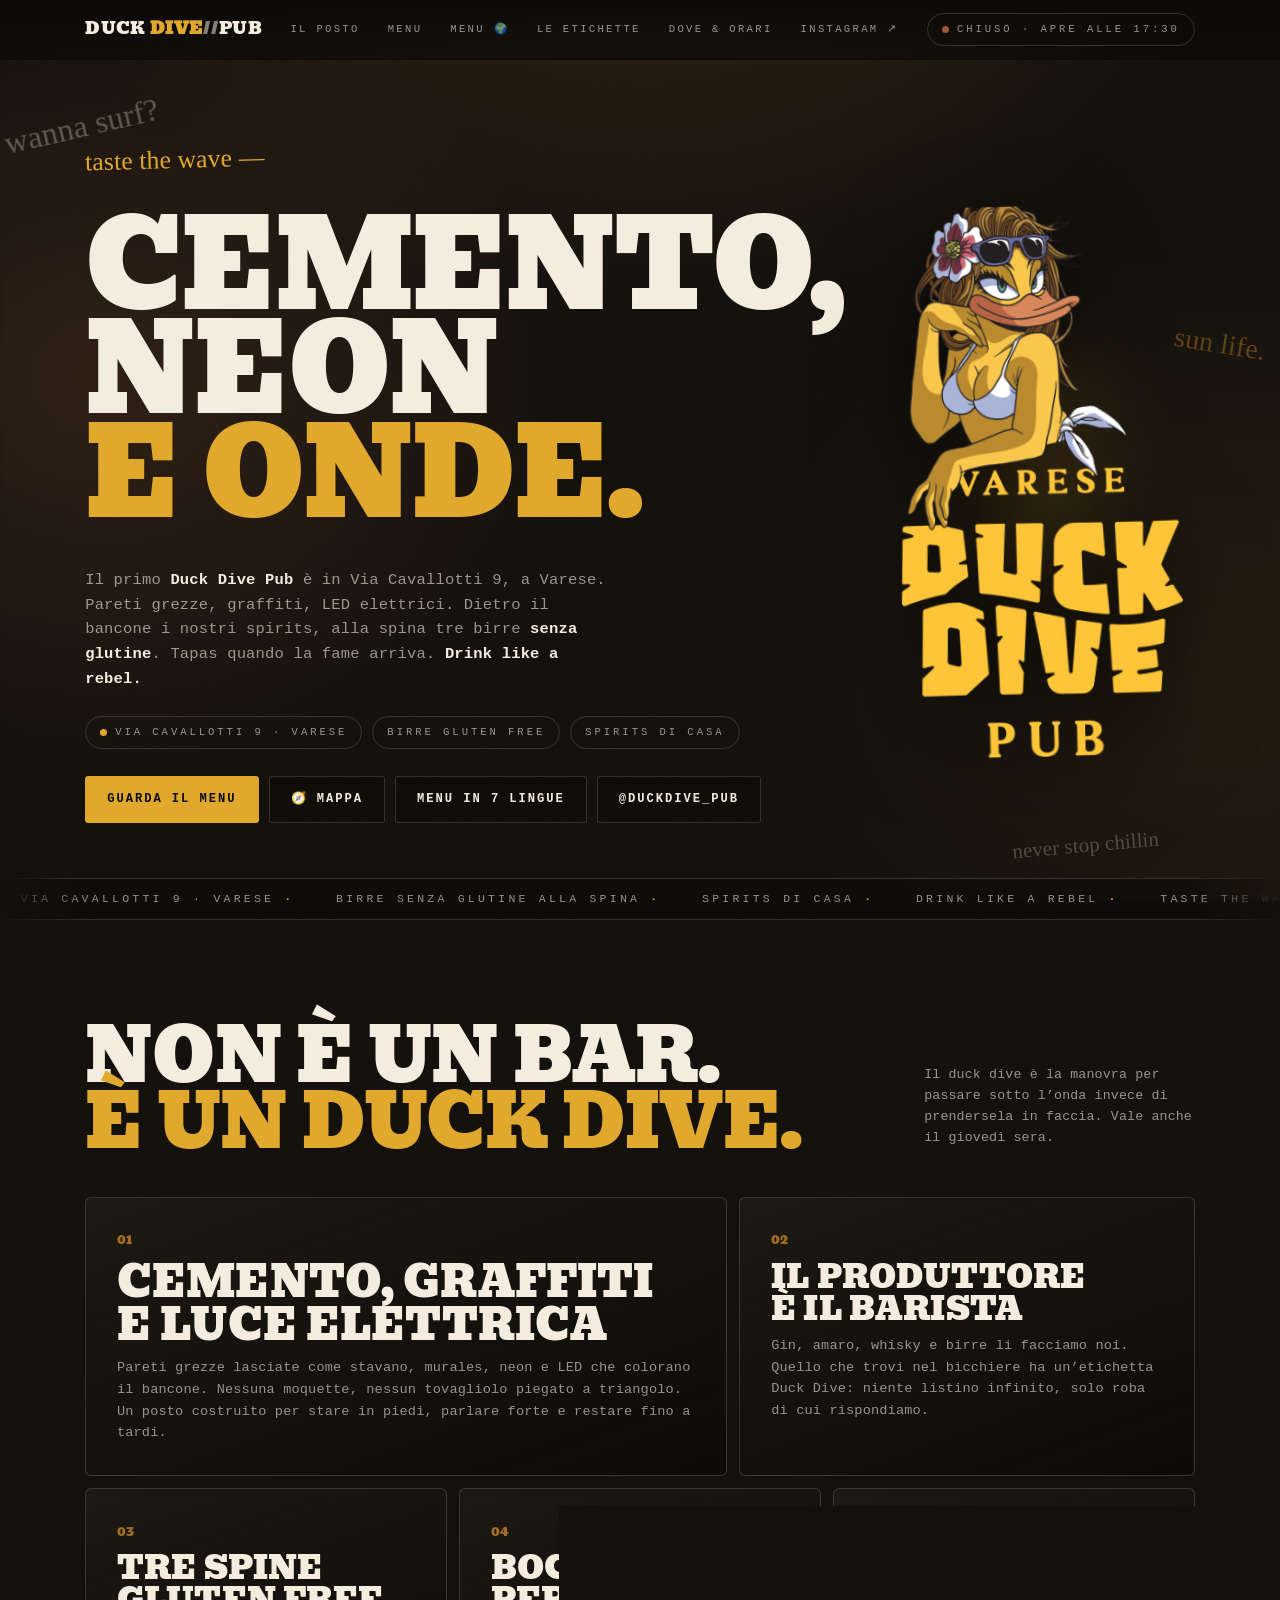
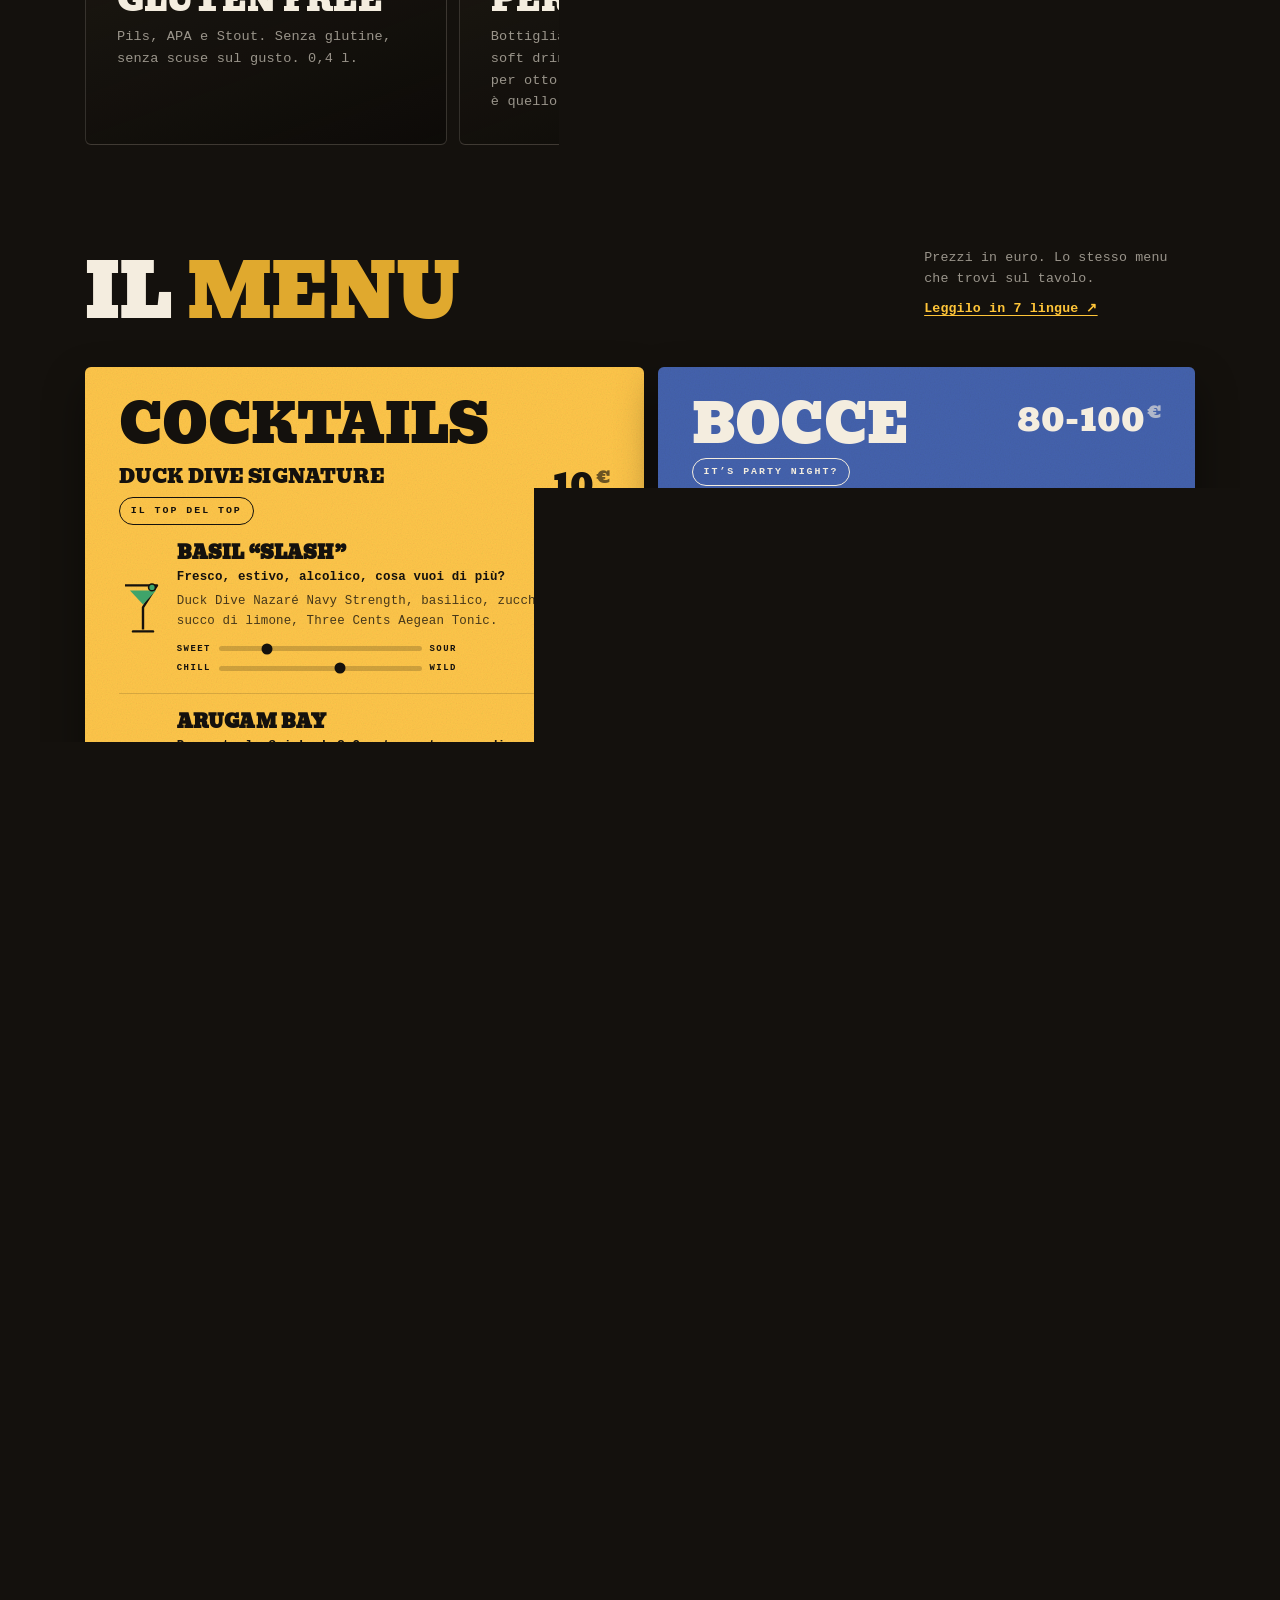
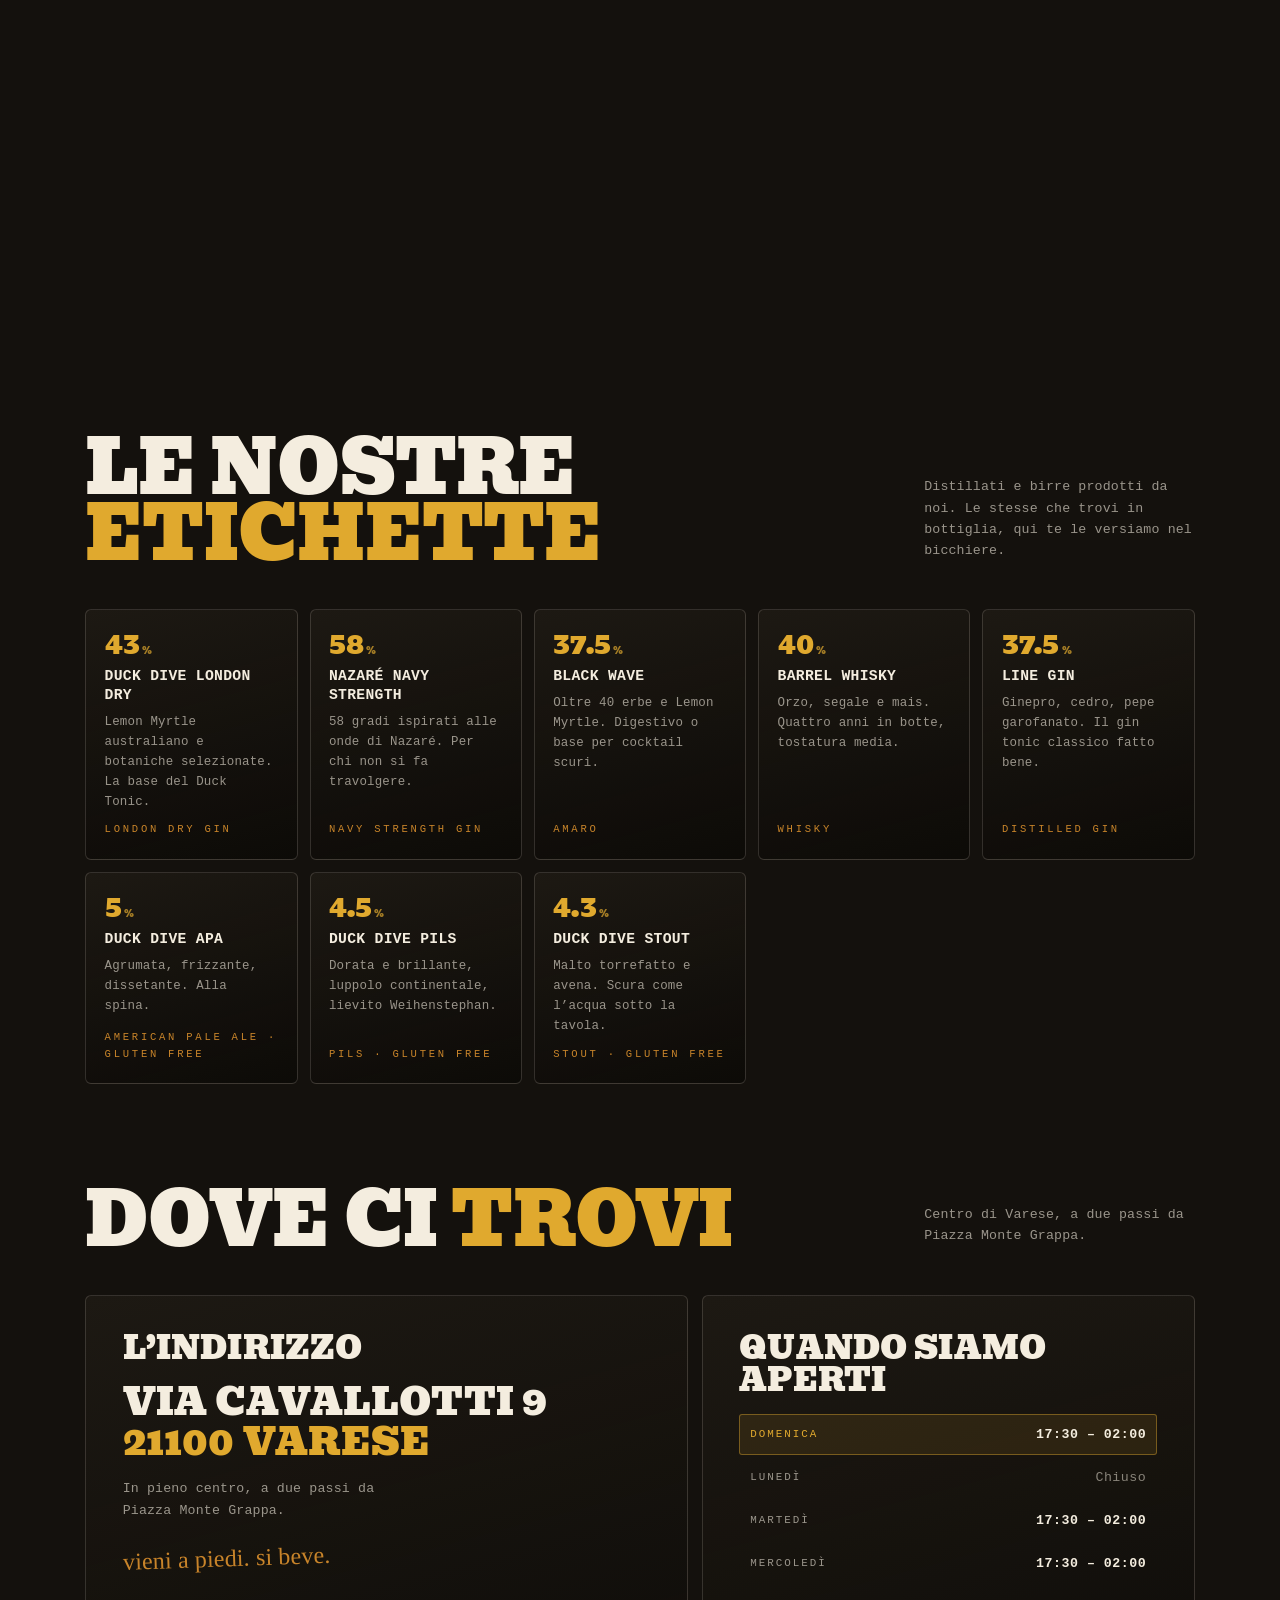
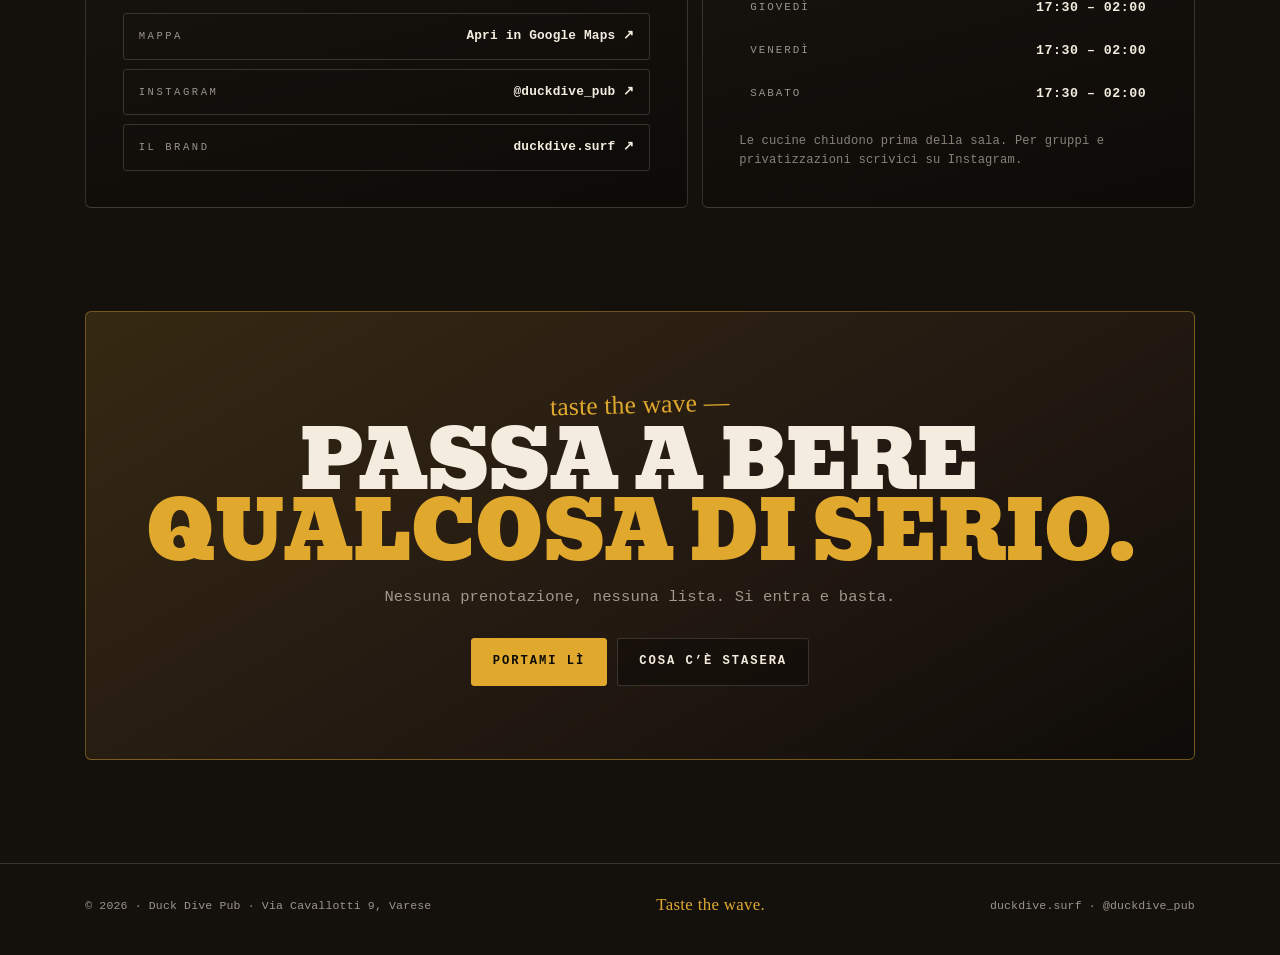
==== commit 8ff1dd45: "fix: aggiorna orari — chiuso lunedì, mar-dom 17:30-02:00 Co-Authored-By: claude-flow <ruv@ruv.net>" ====
--- a/index.html
+++ b/index.html
@@ -39,9 +39,7 @@
   "address":{"@type":"PostalAddress","streetAddress":"Via Cavallotti 9","addressLocality":"Varese","postalCode":"21100","addressRegion":"VA","addressCountry":"IT"},
   "sameAs":["https://www.instagram.com/duckdive_pub/","https://www.duckdive.surf"],
   "openingHoursSpecification":[
-    {"@type":"OpeningHoursSpecification","dayOfWeek":["Sunday","Monday"],"opens":"18:00","closes":"01:30"},
-    {"@type":"OpeningHoursSpecification","dayOfWeek":["Wednesday","Thursday"],"opens":"18:30","closes":"01:30"},
-    {"@type":"OpeningHoursSpecification","dayOfWeek":["Friday","Saturday"],"opens":"18:30","closes":"02:00"}
+    {"@type":"OpeningHoursSpecification","dayOfWeek":["Tuesday","Wednesday","Thursday","Friday","Saturday","Sunday"],"opens":"17:30","closes":"02:00"}
   ]
 }
 </script>
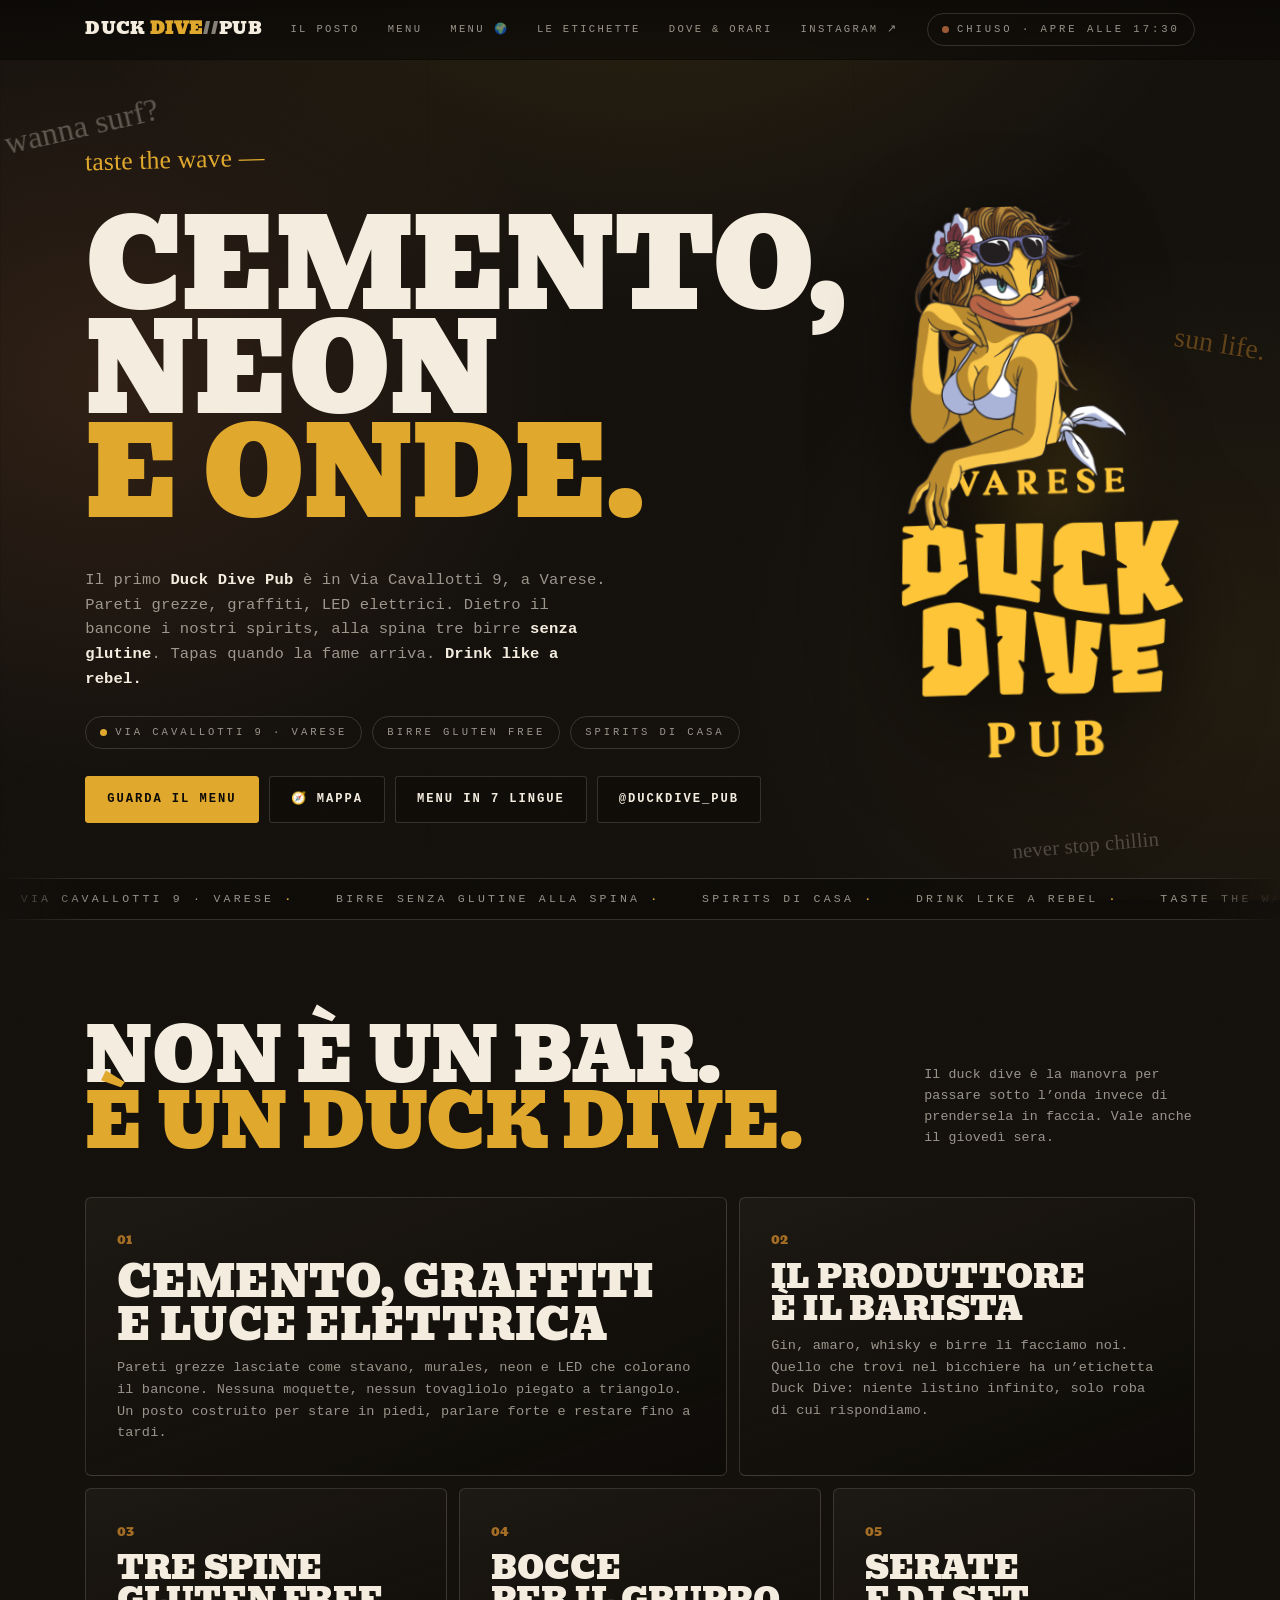
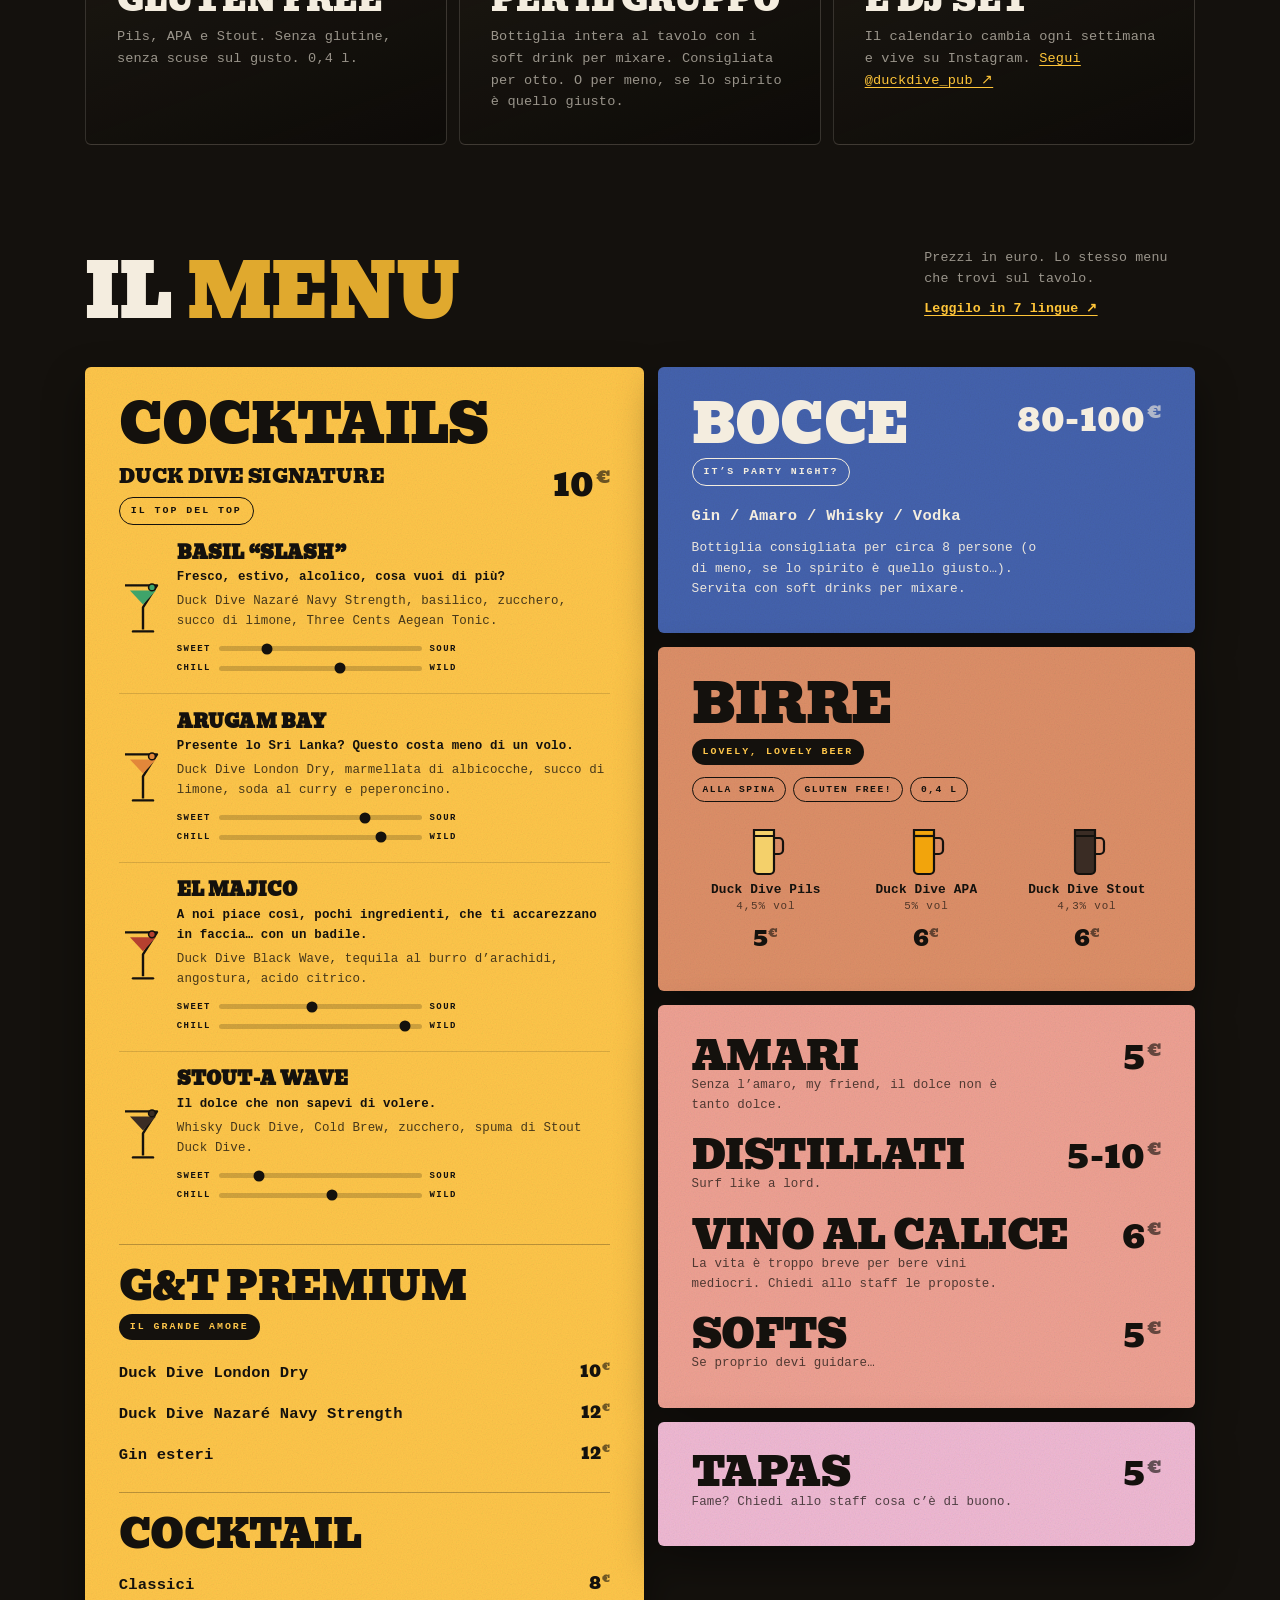
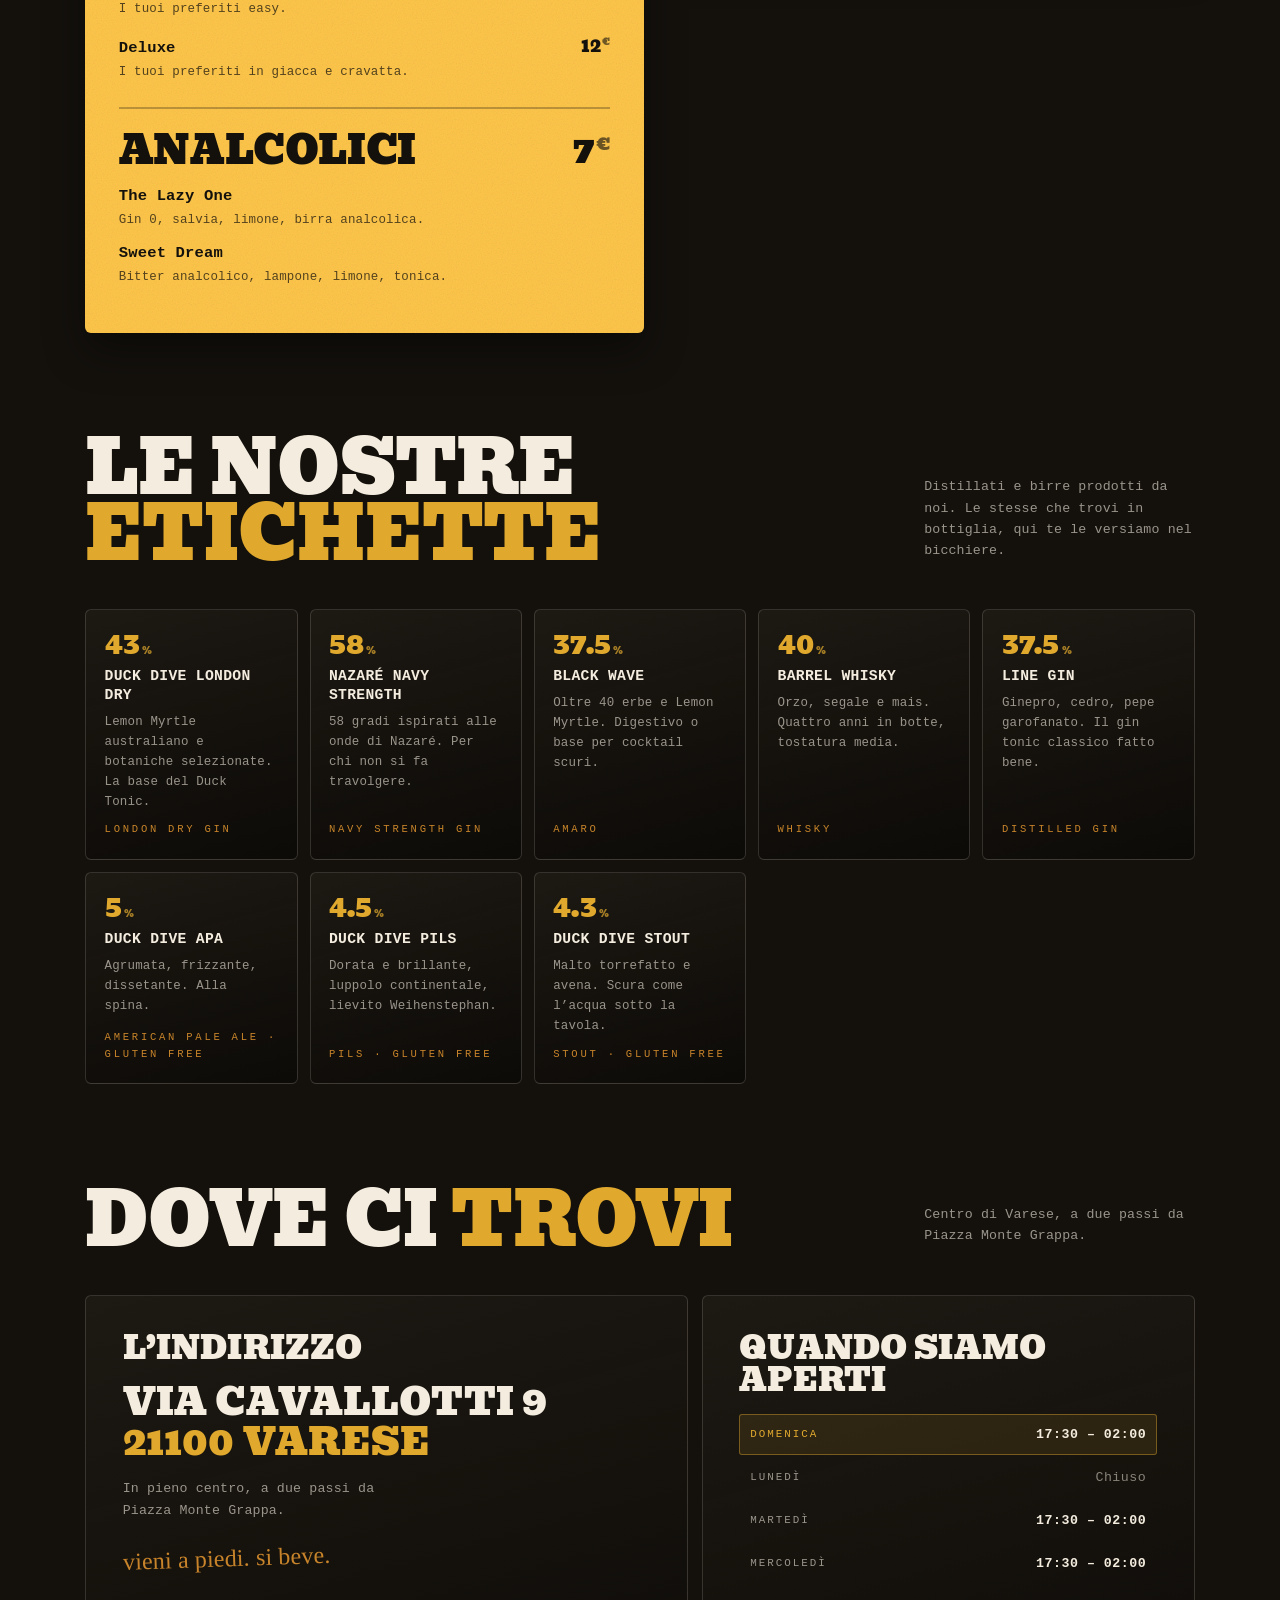
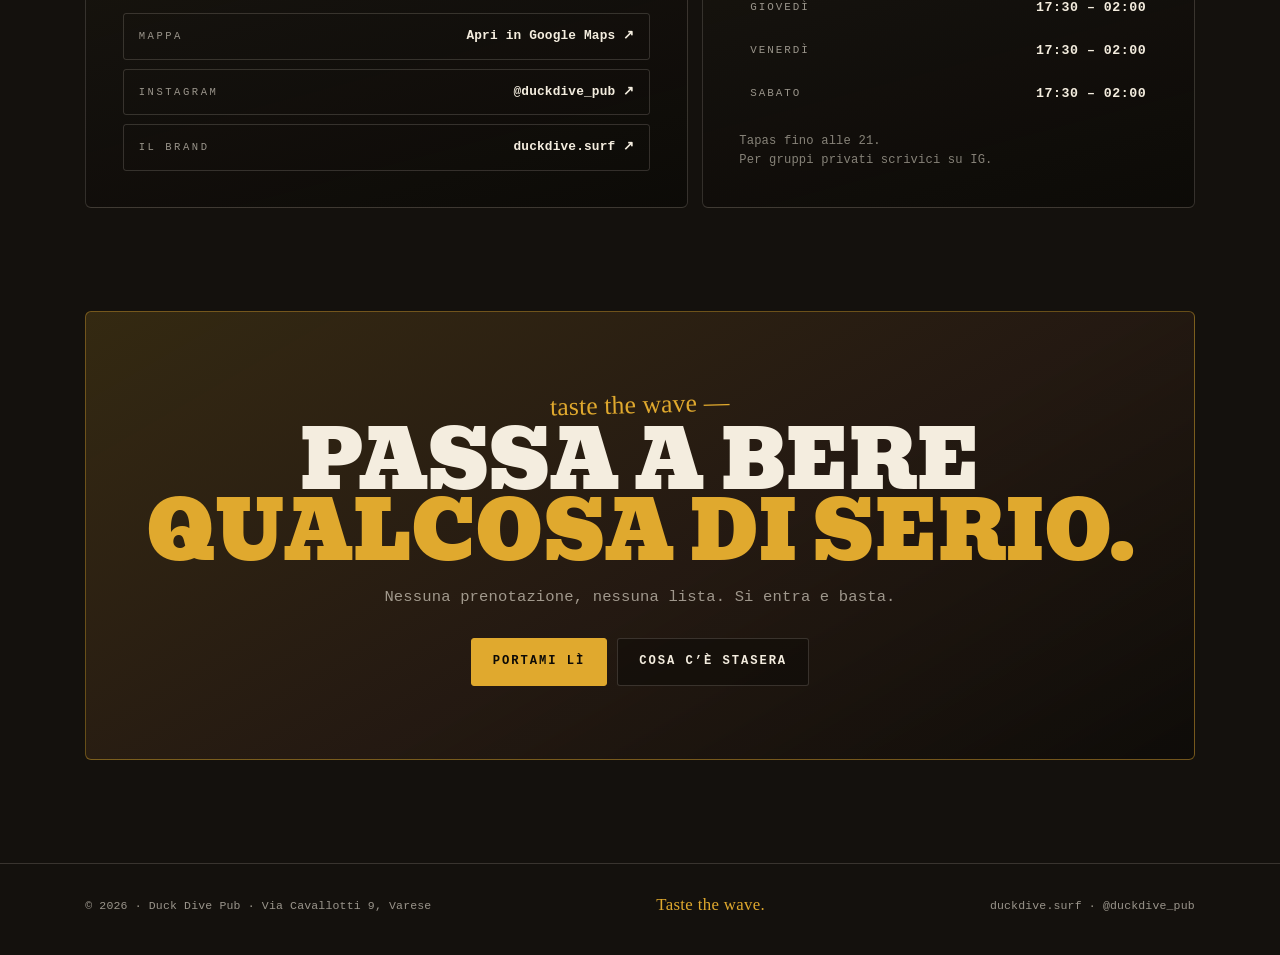
==== commit 1e18253b: "fix: nota orari — tapas fino alle 21, gruppi privati su IG Co-Authored-By: claude-flow <ruv@ruv.net>" ====
--- a/index.html
+++ b/index.html
@@ -314,7 +314,7 @@
     <div class="panel rise">
       <h3>Quando siamo aperti</h3>
       <ul class="hours" id="hoursList"></ul>
-      <p style="margin-top:1.1rem;font-size:.76rem;color:var(--muted-2)">Le cucine chiudono prima della sala. Per gruppi e privatizzazioni scrivici su Instagram.</p>
+      <p style="margin-top:1.1rem;font-size:.76rem;color:var(--muted-2)">Tapas fino alle 21.<br>Per gruppi privati scrivici su IG.</p>
     </div>
   </div>
 </section>
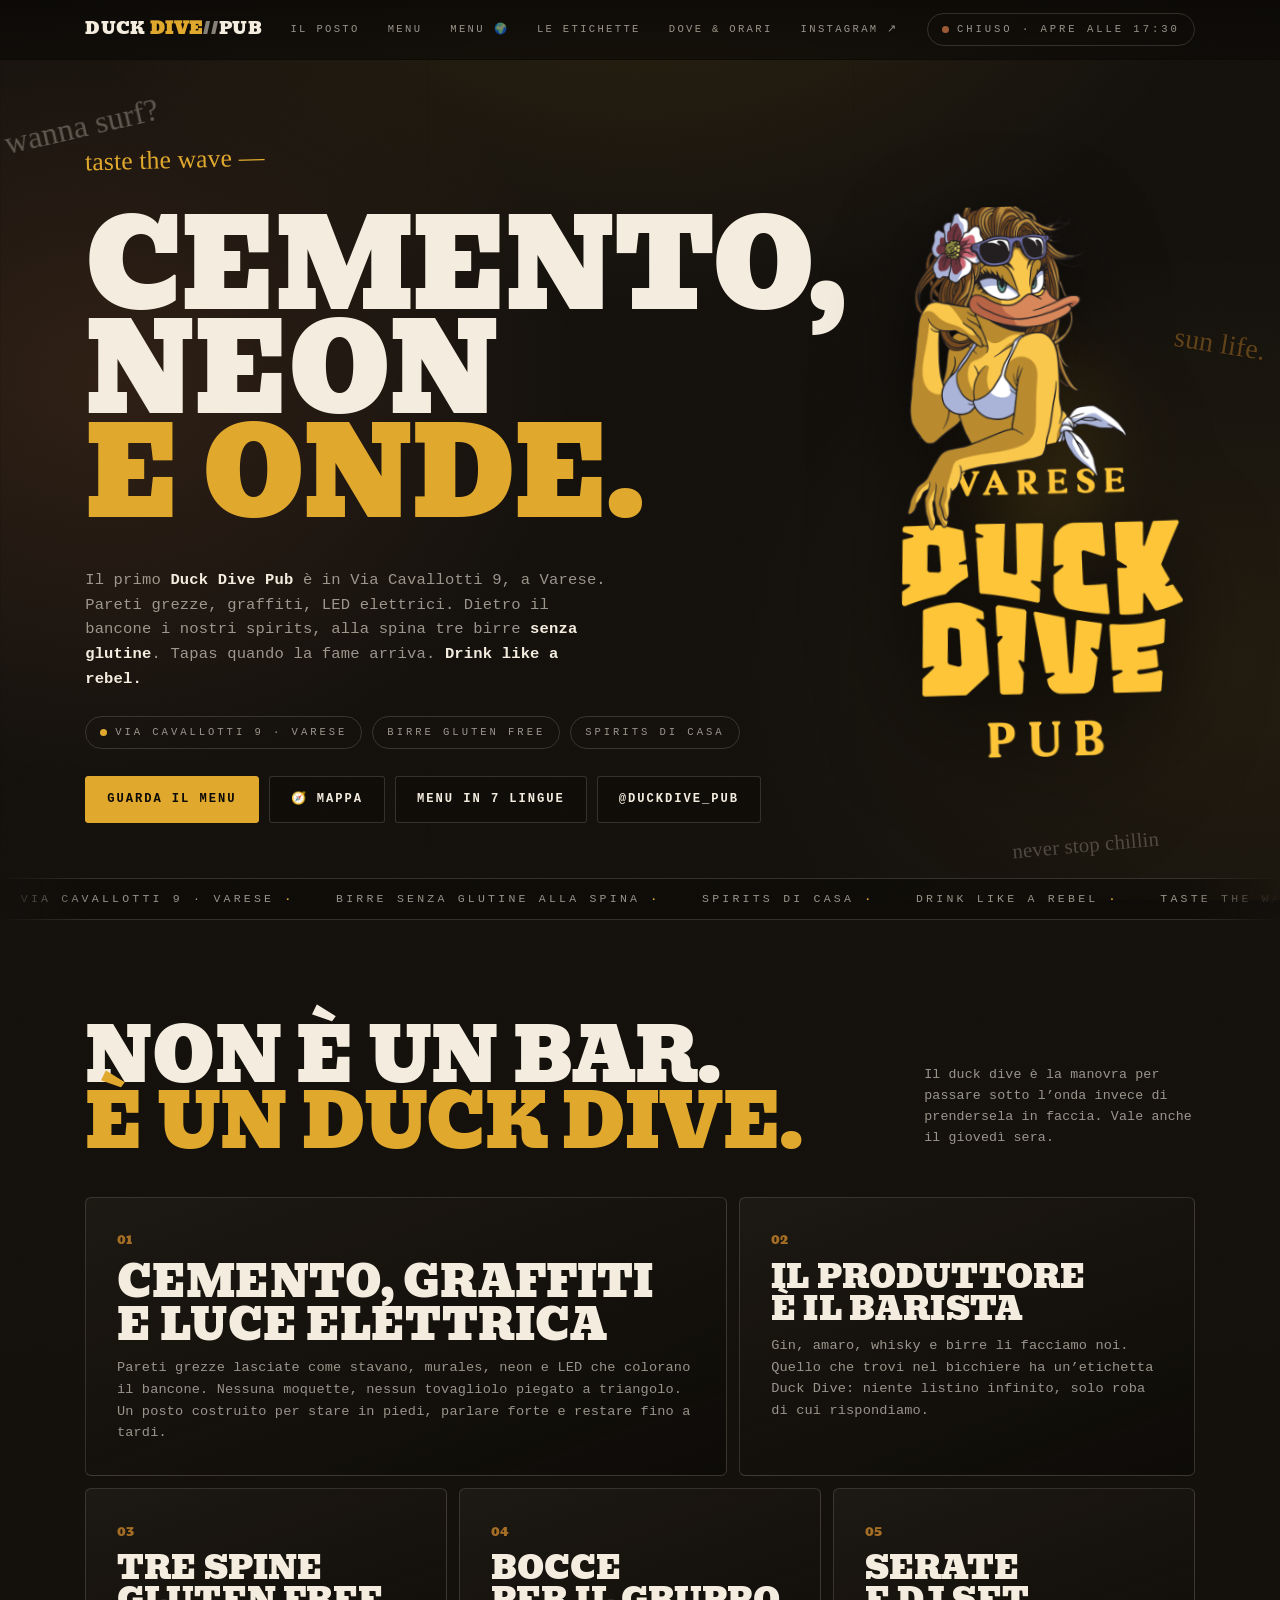
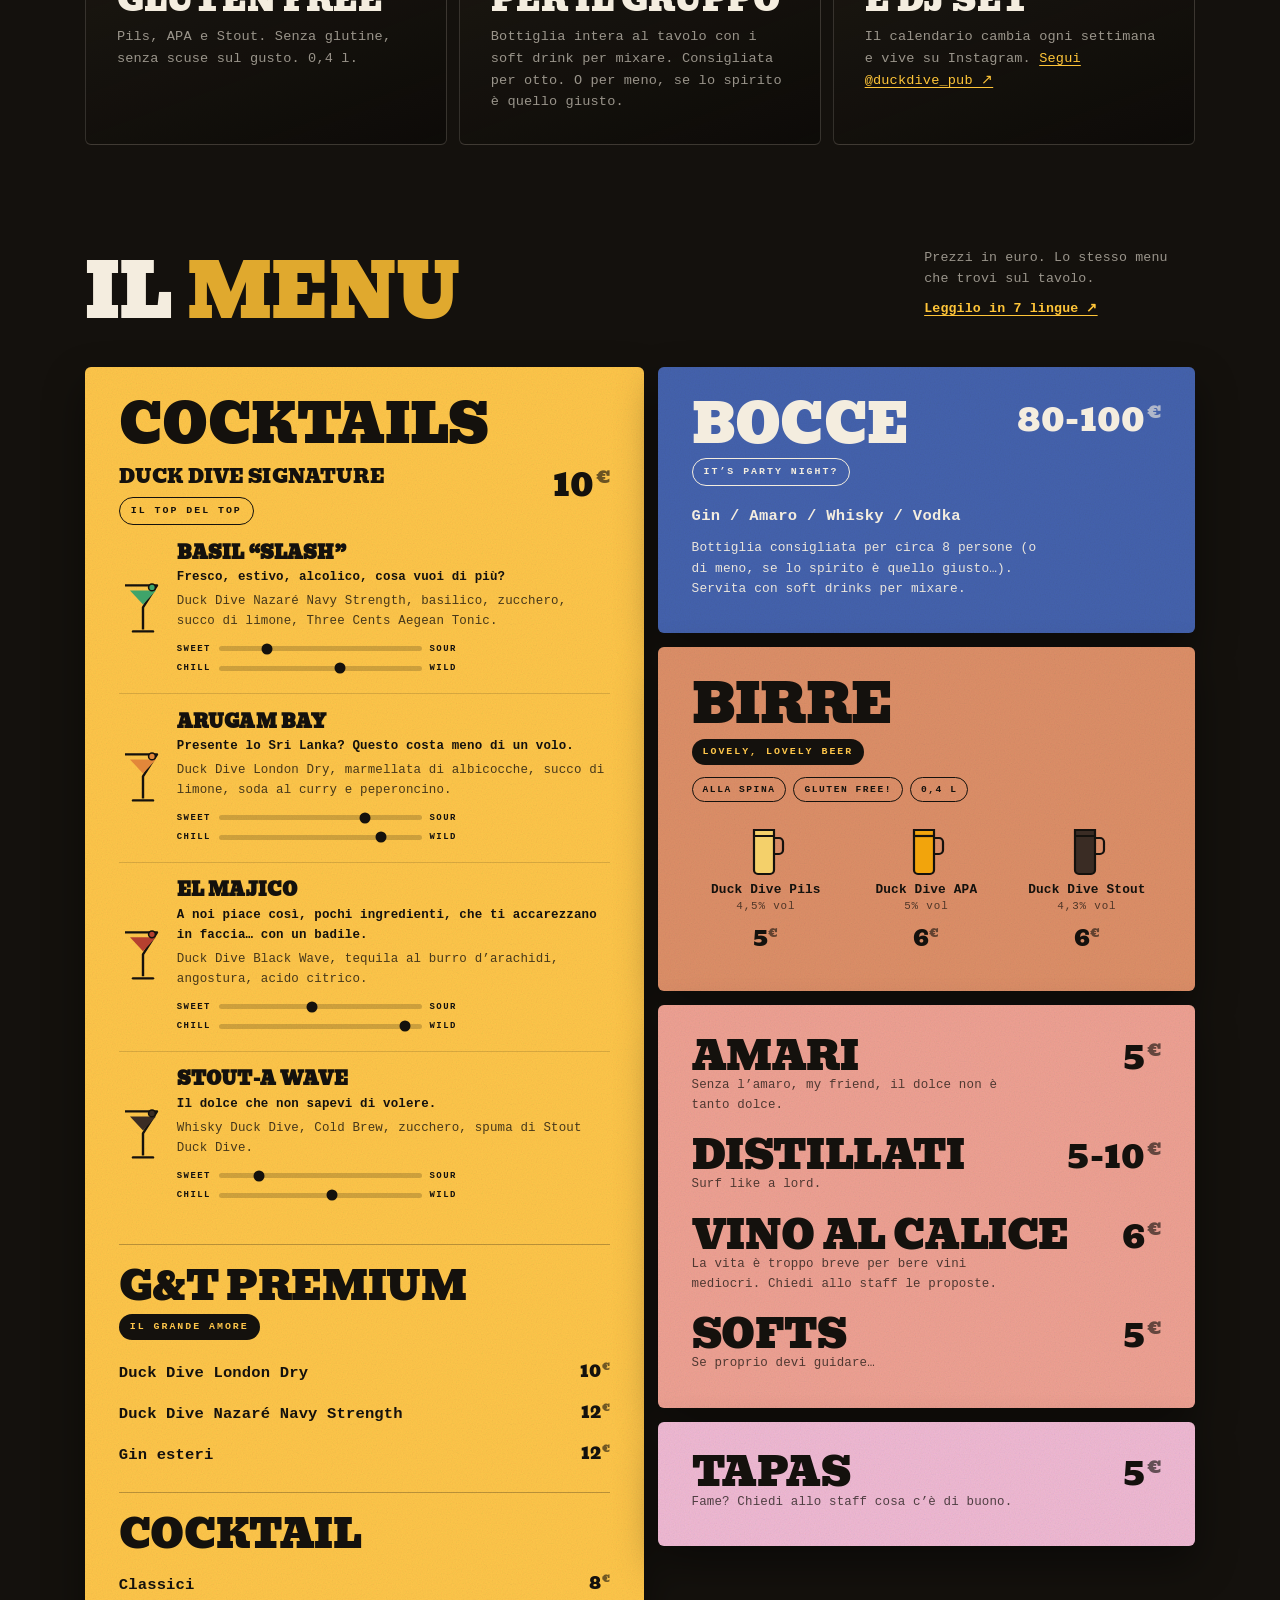
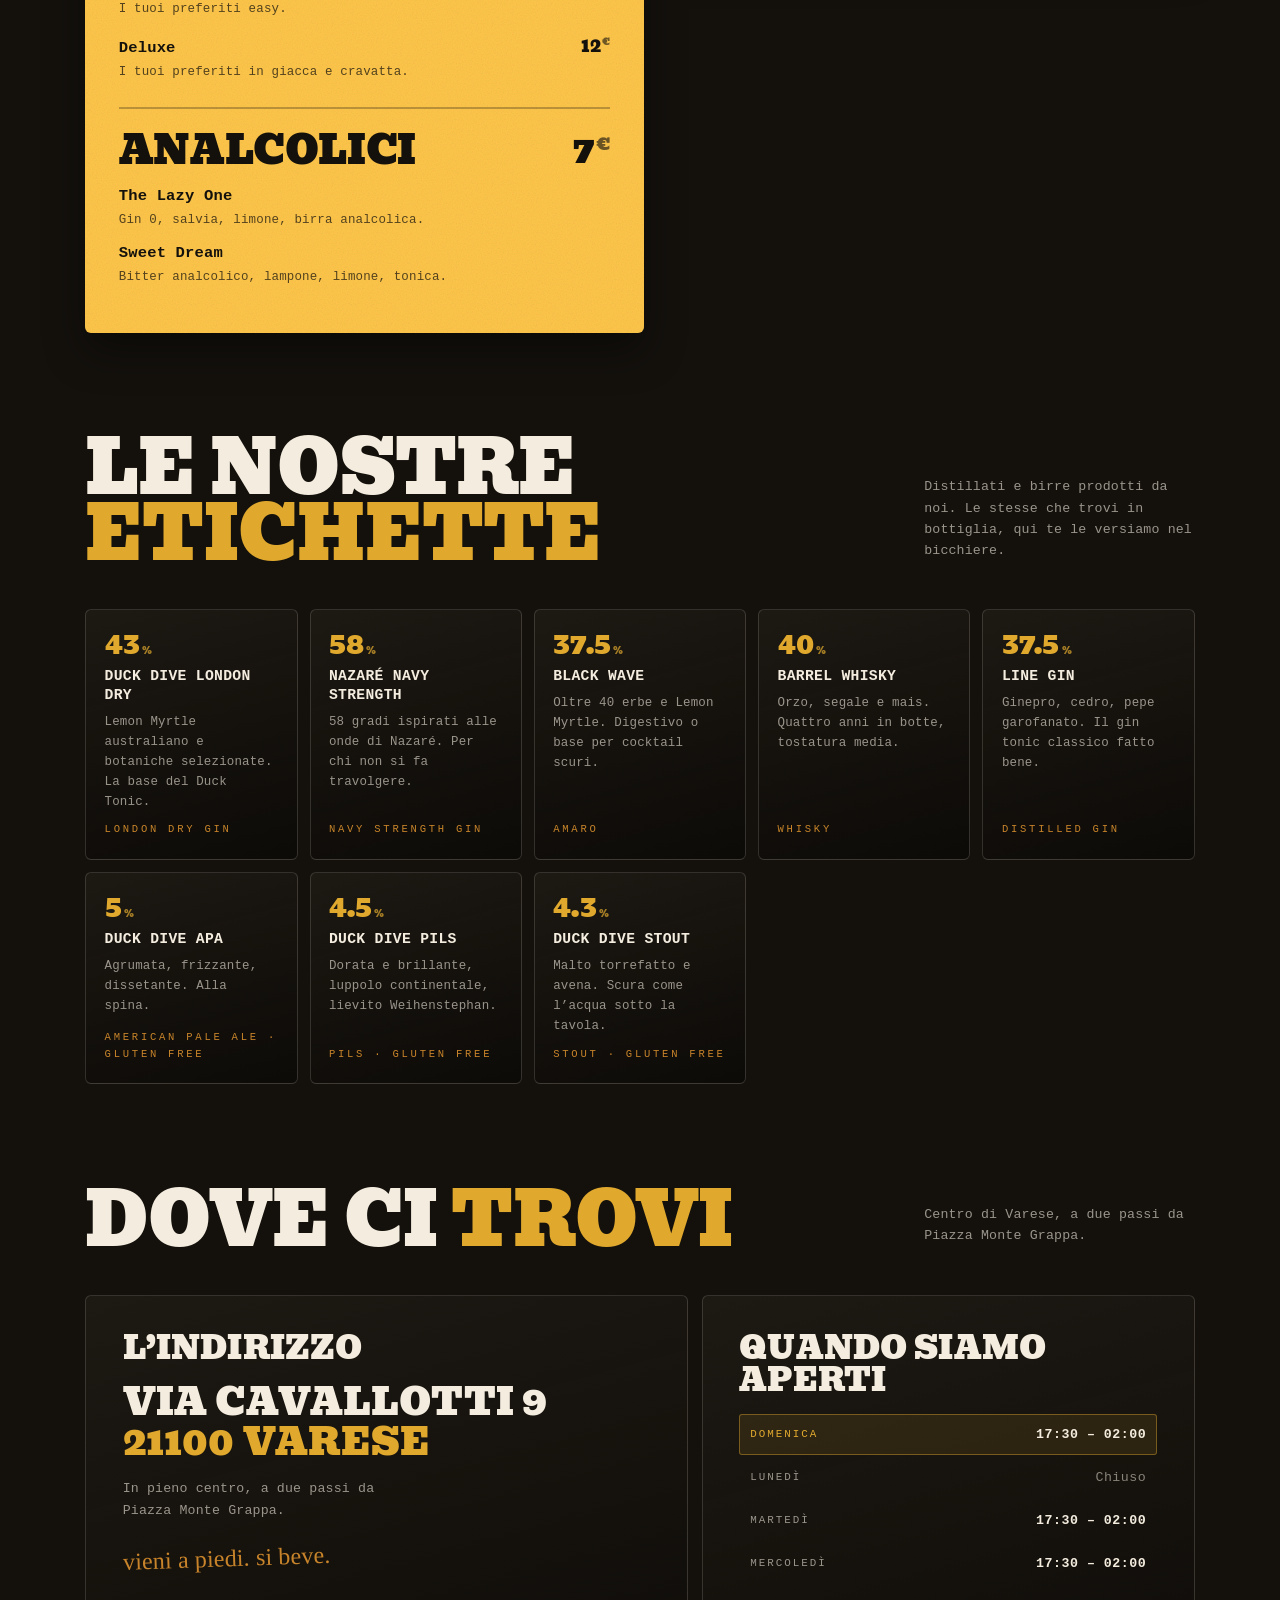
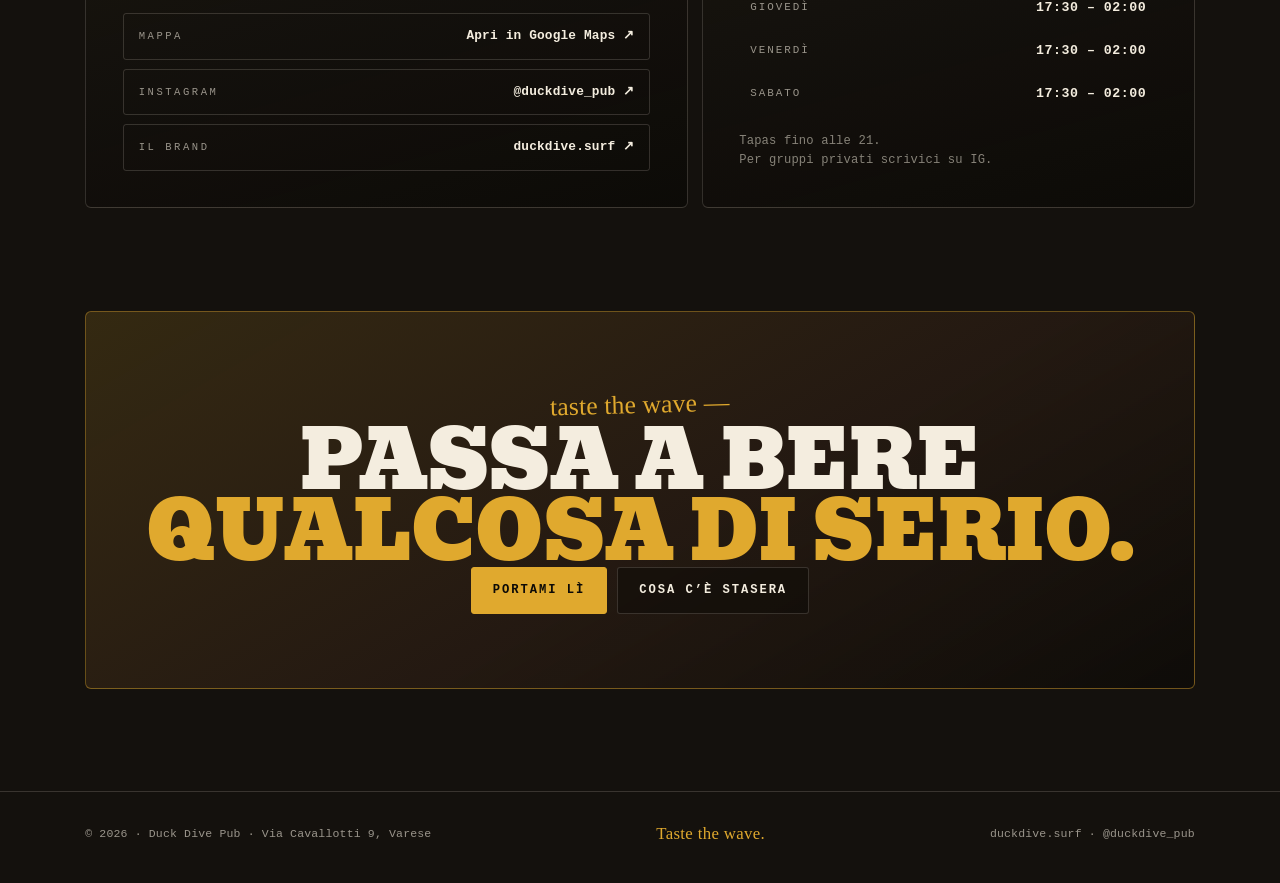
==== commit 6e013f9c: "fix: rimuove frase 'Nessuna prenotazione' Co-Authored-By: claude-flow <ruv@ruv.net>" ====
--- a/index.html
+++ b/index.html
@@ -324,7 +324,6 @@
   <div class="shout rise">
     <span class="kicker">taste the wave —</span>
     <h2>Passa a bere<br><em>qualcosa di serio.</em></h2>
-    <p class="lede" style="text-align:center">Nessuna prenotazione, nessuna lista. Si entra e basta.</p>
     <div class="hero__cta" style="justify-content:center">
       <a class="btn btn--gold" href="https://www.google.com/maps/search/?api=1&amp;query=Via+Cavallotti+9+Varese" target="_blank" rel="noopener">Portami lì</a>
       <a class="btn" href="https://www.instagram.com/duckdive_pub/" target="_blank" rel="noopener">Cosa c&rsquo;è stasera</a>
